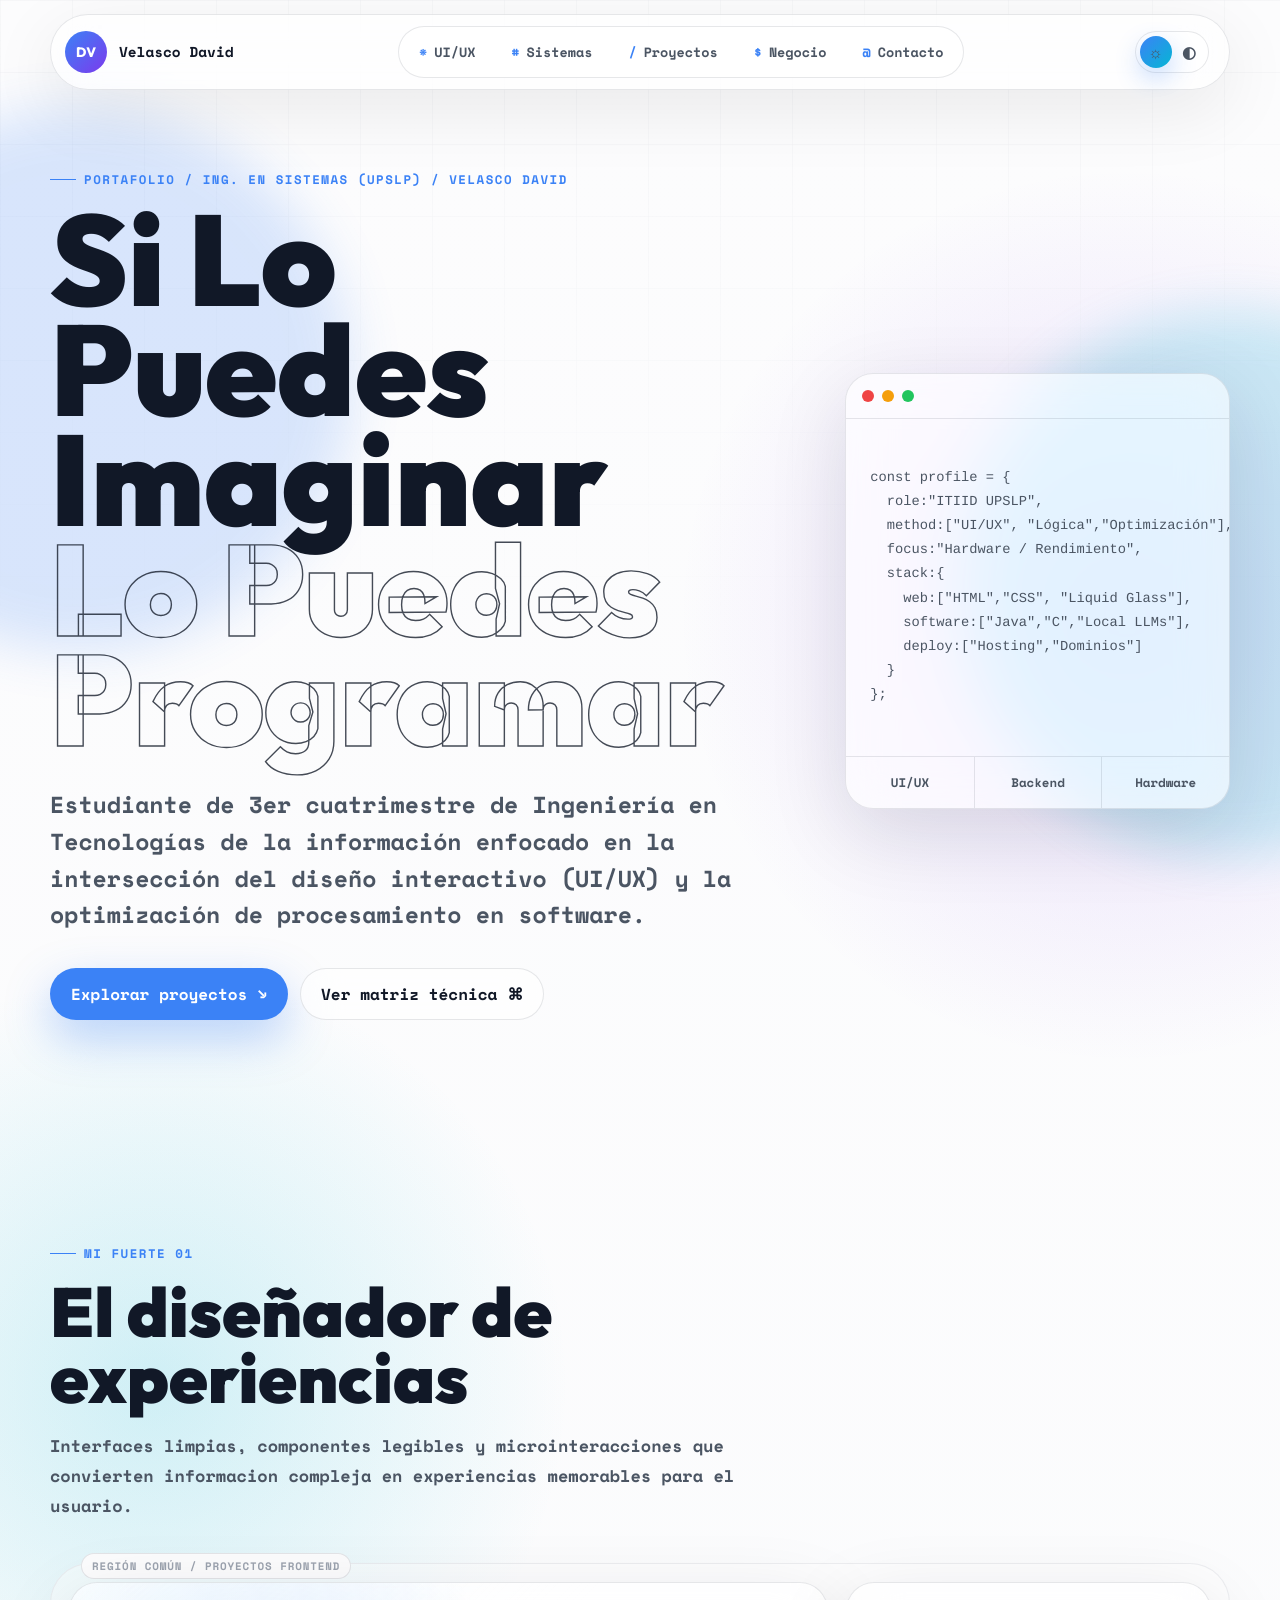
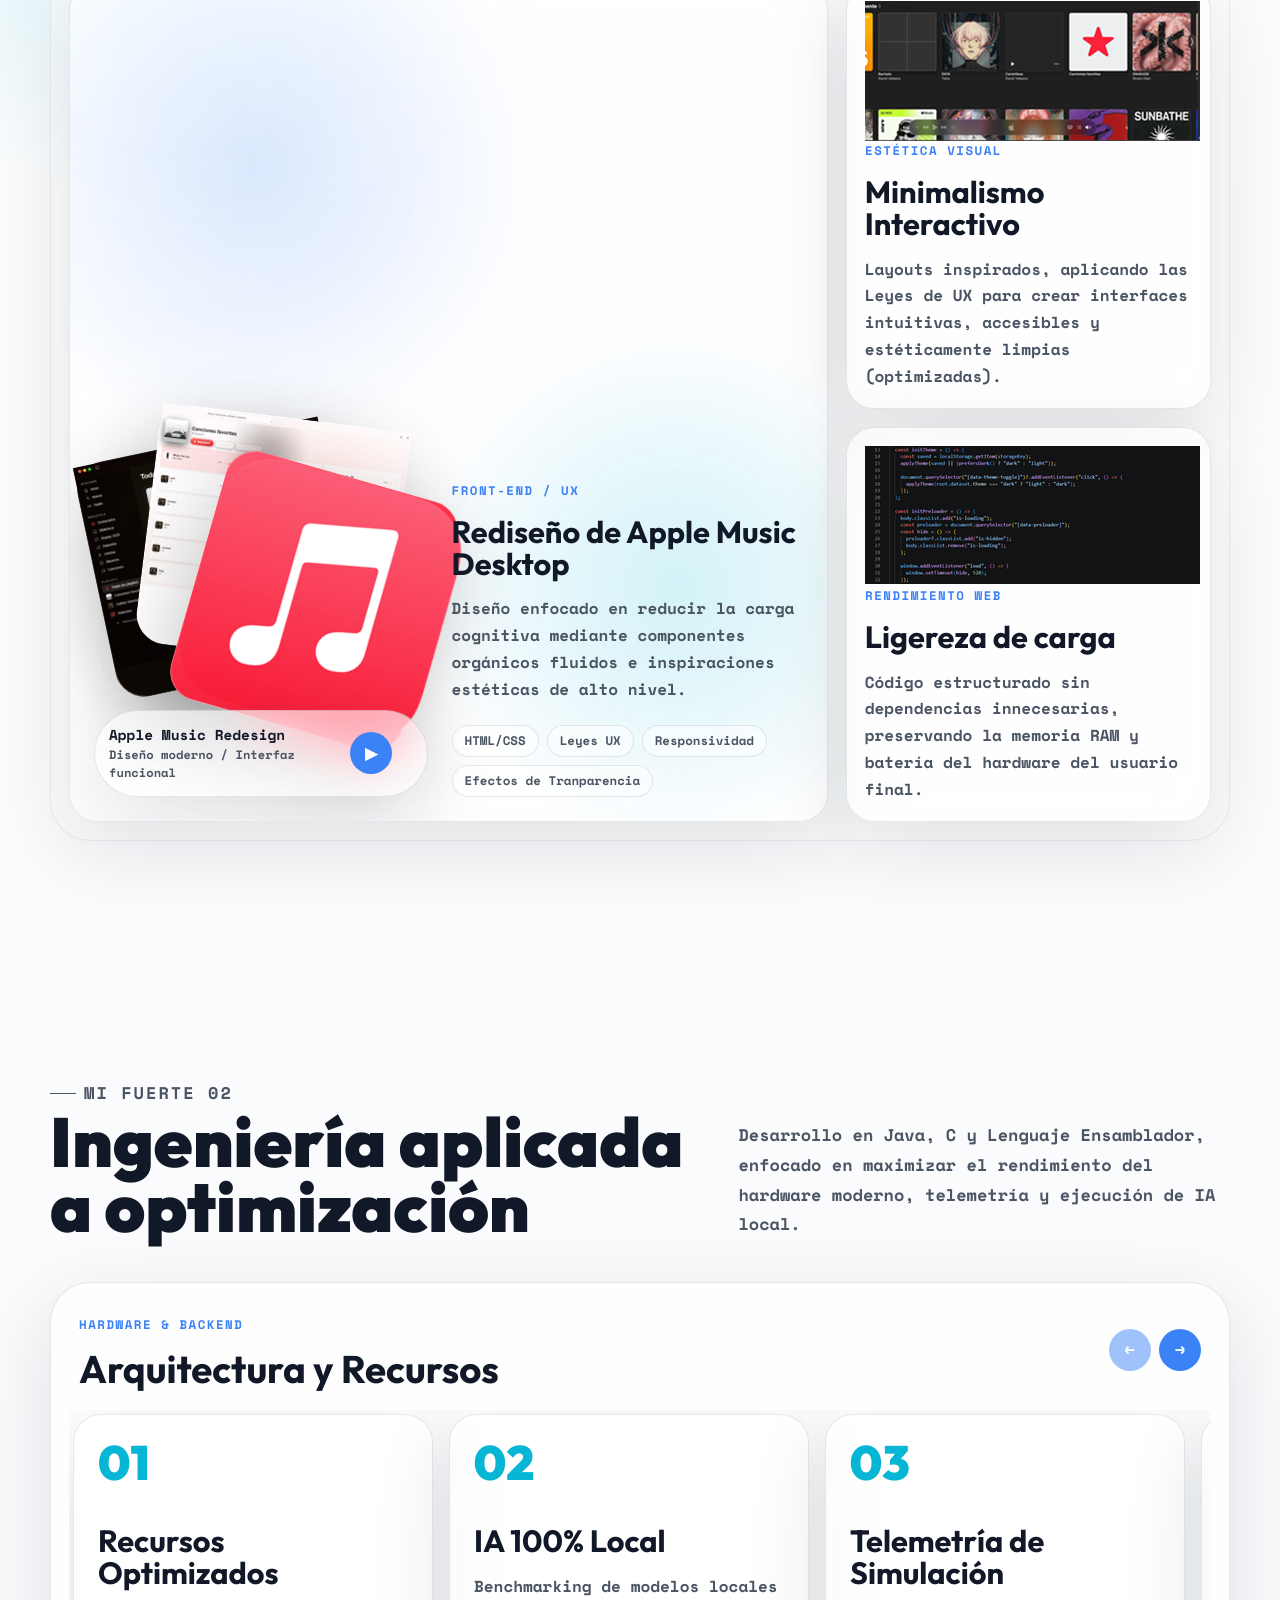
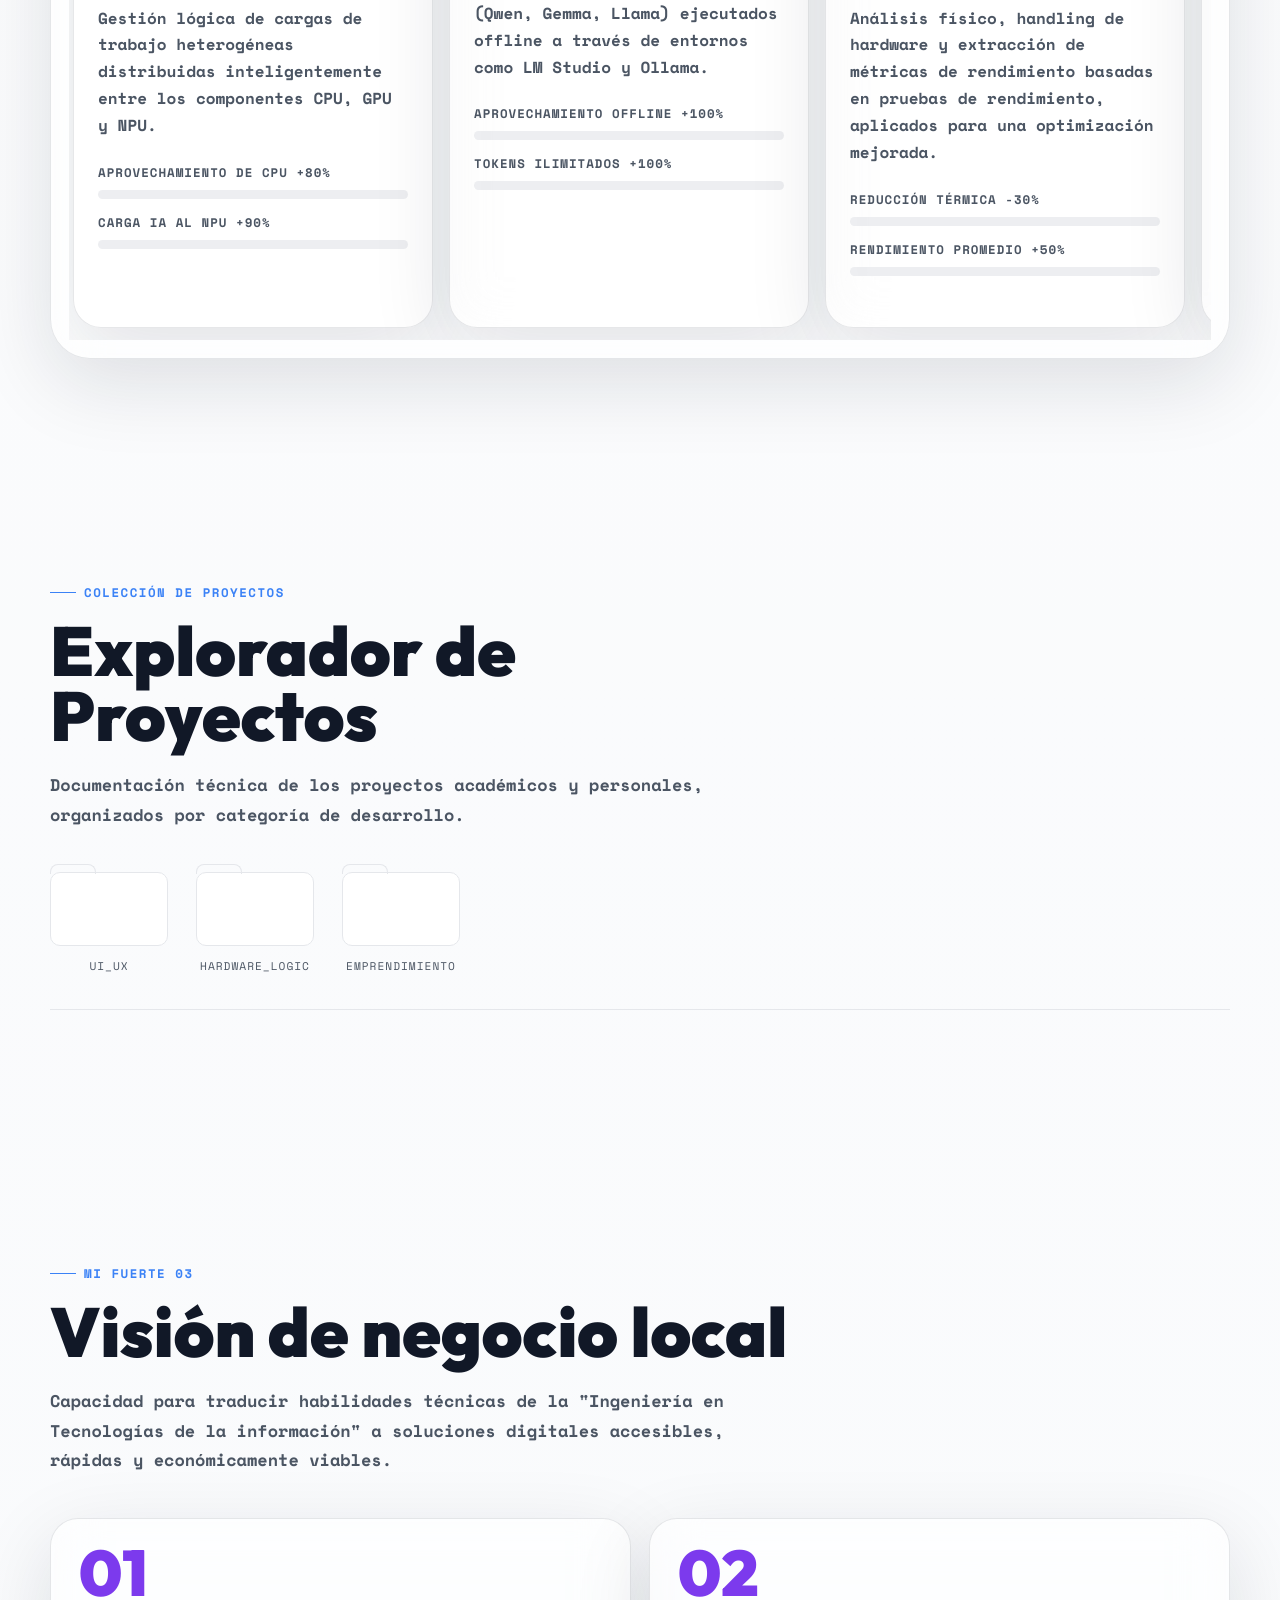
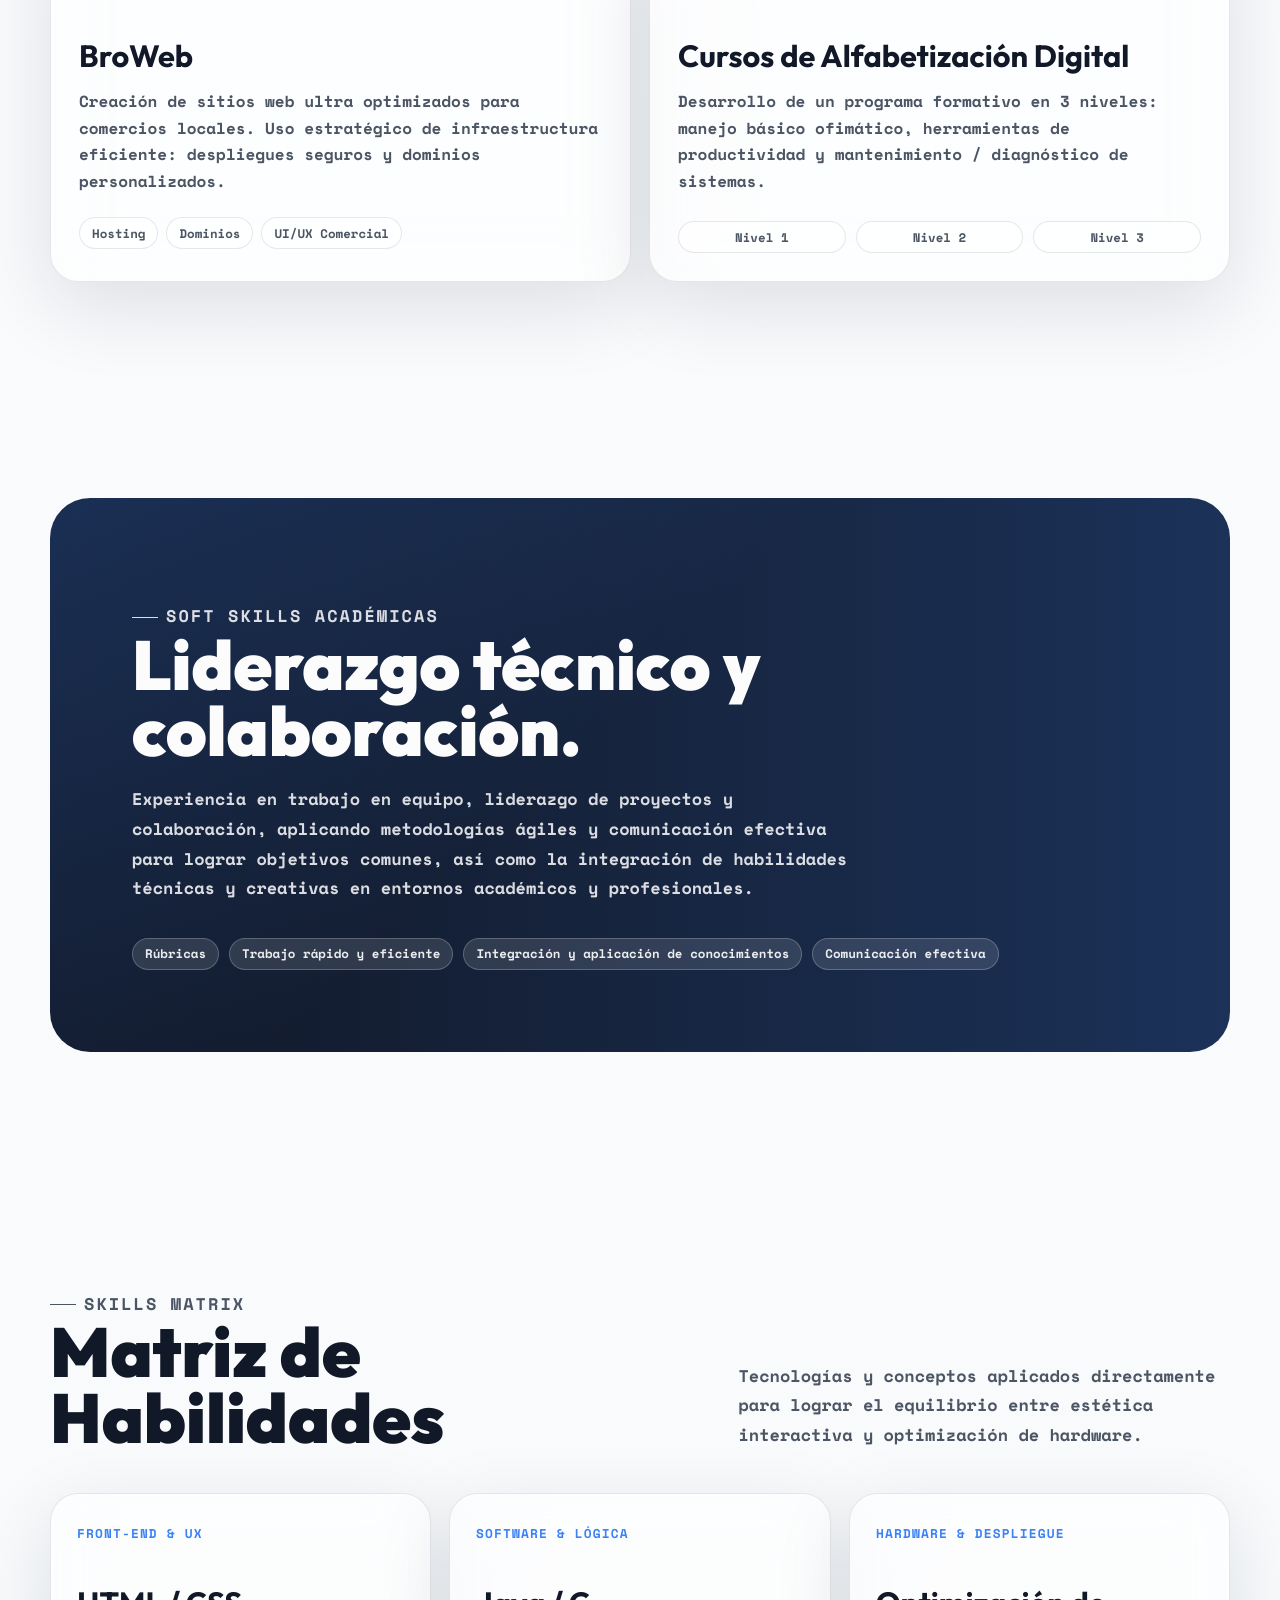
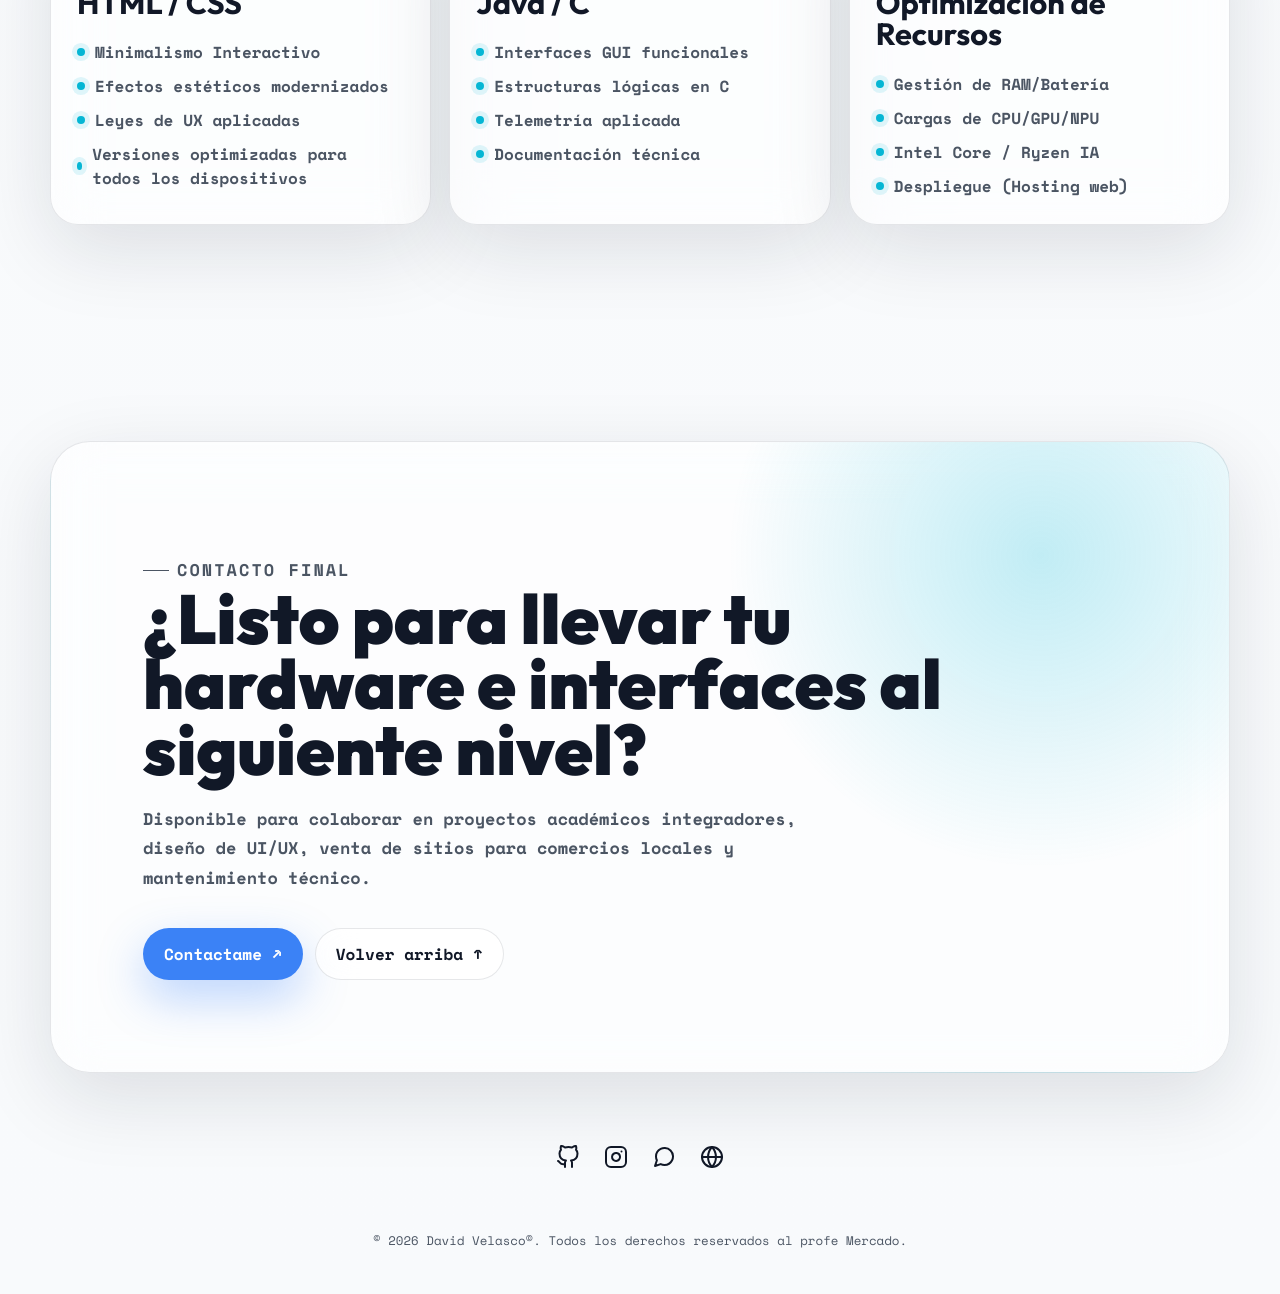
==== index.html @ 2233a75f "Update index.html" ====
<!doctype html>
<html lang="es" data-theme="dark">
  <head>
    <meta charset="UTF-8" />
    <meta name="viewport" content="width=device-width, initial-scale=1.0" />
    <meta
      name="description"
      content="Portafolio digital de David Velasco, estudiante de Ingeniería en Sistemas en UPSLP enfocado en UI/UX, optimización de hardware y desarrollo lógico."
    />
    <title>David Velasco | Ingeniería en Sistemas</title>
    <link rel="preconnect" href="https://fonts.googleapis.com" />
    <link rel="preconnect" href="https://fonts.gstatic.com" crossorigin />
    <link
      href="https://fonts.googleapis.com/css2?family=Inter:wght@400;500;600;700;800;900&family=Manrope:wght@400;500;600;700;800&family=Outfit:wght@300;500;700;800&family=Space+Mono&display=swap"
      rel="stylesheet"/>
    <link rel="stylesheet" href="styles.css" />
  </head>

  <body>
    <div class="preloader" data-preloader aria-label="Cargando portafolio">
      <div class="preloader__shell">
        <div class="three-dots" aria-hidden="true">
          <span></span>
          <span></span>
          <span></span>
        </div>
        <p>Inicializando interfaz de sistema</p>
      </div>
    </div>

    <div class="ambient ambient--one"></div>
    <div class="ambient ambient--two"></div>
    <div class="ambient-grid" aria-hidden="true"></div>

    <header class="site-header" data-header>
      <a class="brand-mark" href="#top" aria-label="Inicio">
        <span class="brand-mark__glyph">DV</span>
        <span class="brand-mark__text">Velasco David</span>
      </a>

      <nav class="site-nav" aria-label="Navegacion principal">
        <a href="#experiencia"><span>*</span> UI/UX</a>
        <a href="#sistemas"><span>#</span> Sistemas</a>
        <a href="#archivos"><span>/</span> Proyectos</a>
        <a href="#negocio"><span>$</span> Negocio</a>
        <a href="#contacto"><span>@</span> Contacto</a>
      </nav>

      <button
        class="theme-toggle"
        type="button"
        data-theme-toggle
        aria-label="Cambiar tema"
      >
        <span class="theme-toggle__track">
          <span class="theme-toggle__icon theme-toggle__icon--sun">☼</span>
          <span class="theme-toggle__icon theme-toggle__icon--moon">◐</span>
          <span class="theme-toggle__thumb"></span>
        </span>
      </button>
    </header>

    <main id="top">
      <section class="hero section-pad" aria-labelledby="hero-title">
        <div class="hero__content">
          <p class="eyebrow">
            Portafolio / Ing. en Sistemas (UPSLP) / Velasco David
          </p>
          <h1 id="hero-title" class="hero__title">
            Si Lo Puedes Imaginar
            <span>Lo Puedes Programar</span>
          </h1>
          <p class="hero__tagline">
            Estudiante de 3er cuatrimestre de Ingeniería en Tecnologías de la
            información enfocado en la intersección del diseño interactivo
            (UI/UX) y la optimización de procesamiento en software.
          </p>
          <div class="hero__actions">
            <a class="btn btn--primary magnetic" href="#archivos">
              <span>Explorar proyectos</span>
              <span aria-hidden="true">↘</span>
            </a>
            <a class="btn btn--ghost magnetic" href="#skills">
              <span>Ver matriz técnica</span>
              <span aria-hidden="true">⌘</span>
            </a>
          </div>
        </div>

        <aside class="hero-console glass-card" aria-label="Resumen técnico">
          <div class="console-header">
            <span></span>
            <span></span>
            <span></span>
          </div>
          <pre><code>
const profile = {
  role:"ITIID UPSLP",
  method:["UI/UX", "Lógica","Optimización"],
  focus:"Hardware / Rendimiento",
  stack:{
    web:["HTML","CSS", "Liquid Glass"],
    software:["Java","C","Local LLMs"],
    deploy:["Hosting","Dominios"]
  }
};
        </code></pre>
          <div class="console-metrics">
            <span>UI/UX</span>
            <span>Backend</span>
            <span>Hardware</span>
          </div>
        </aside>
      </section>

      <section
        id="experiencia"
        class="pillar section-pad"
        aria-labelledby="ux-title"
      >
        <div class="section-heading">
          <p class="eyebrow">Mi Fuerte 01</p>
          <h2 id="ux-title">El diseñador de experiencias</h2>
          <p>
            Interfaces limpias, componentes legibles y microinteracciones que
            convierten informacion compleja en experiencias memorables para el
            usuario.
          </p>
        </div>

        <div id="proyectos" class="featured-grid common-region">
          <article class="music-card glass-card liquid-card">
            <div class="music-card__visual">
              <div class="album-stack">
                <div class="album album--one"><img src="AppM2.png" /></div>
                <div class="album album--two"><img src="AppM.png" /></div>
                <div class="album album--three"><img src="ApMLogo.png" /></div>
              </div>
              <div class="music-player glass-card">
                <div>
                  <strong>Apple Music Redesign</strong>
                  <span>Diseño moderno / Interfaz funcional</span>
                </div>
                <a
                  class="btn"
                  href="https://velascoddavid.github.io/proyecTopicos/appM.html"
                  ><button type="button" aria-label="Reproducir demo">
                    ▶
                  </button></a
                >
              </div>
            </div>
            <div class="project-copy">
              <span class="project-kicker">Front-End / UX</span>
              <h3>Rediseño de Apple Music Desktop</h3>
              <p>
                Diseño enfocado en reducir la carga cognitiva mediante
                componentes orgánicos fluidos e inspiraciones estéticas de alto
                nivel.
              </p>
              <div class="tag-row" aria-label="Tecnologías usadas">
                <span>HTML/CSS</span>
                <span>Leyes UX</span>
                <span>Responsividad</span>
                <span>Efectos de Tranparencia</span>
              </div>
            </div>
          </article>

          <article class="compact-card glass-card zoom-card">
            <div class="compact-card__media media-gradient--blue"> <img src="capAppM.png" /></div>
            <div>
              <span class="project-kicker">Estética visual</span>
              <h3>Minimalismo Interactivo</h3>
              <p>
                Layouts inspirados, aplicando las Leyes de UX para crear
                interfaces intuitivas, accesibles y estéticamente limpias
                (optimizadas).
              </p>
            </div>
          </article>

          <article class="compact-card glass-card zoom-card">
            <div class="compact-card__media media-gradient--cyan"><img src="codigo.png"/></div>
            <div>
              <span class="project-kicker">Rendimiento web</span>
              <h3>Ligereza de carga</h3>
              <p>
                Código estructurado sin dependencias innecesarias, preservando
                la memoria RAM y batería del hardware del usuario final.
              </p>
            </div>
          </article>
        </div>
      </section>

      <section
        id="sistemas"
        class="pillar section-pad"
        aria-labelledby="systems-title"
      >
        <div class="split-heading">
          <div>
            <p class="eyebrow">Mi Fuerte 02</p>
            <h2 id="systems-title">Ingeniería aplicada a optimización</h2>
          </div>
          <p>
            Desarrollo en Java, C y Lenguaje Ensamblador, enfocado en maximizar
            el rendimiento del hardware moderno, telemetría y ejecución de IA
            local.
          </p>
        </div>

        <div class="slider-shell glass-card" data-slider>
          <div class="slider-toolbar">
            <div>
              <span class="project-kicker">Hardware & Backend</span>
              <h3>Arquitectura y Recursos</h3>
            </div>
            <div class="slider-controls">
              <button
                type="button"
                class="icon-btn"
                data-prev
                aria-label="Proyecto anterior"
              >
                ←
              </button>
              <button
                type="button"
                class="icon-btn"
                data-next
                aria-label="Proyecto siguiente"
              >
                →
              </button>
            </div>
          </div>

          <div class="slider-viewport">
            <div class="slider-track" data-slider-track>
              <article class="system-card glass-card">
                <span class="system-card__index">01</span>
                <h4>Recursos Optimizados</h4>
                <p>
                  Gestión lógica de cargas de trabajo heterogéneas distribuidas
                  inteligentemente entre los componentes CPU, GPU y NPU.
                </p>
                <div class="metric-list">
                  <div class="metric" style="--value: 80%">
                    <span>Aprovechamiento de CPU +80%</span>
                    <i></i>
                  </div>
                  <div class="metric" style="--value: 90%">
                    <span>Carga IA al NPU +90%</span>
                    <i></i>
                  </div>
                </div>
              </article>

              <article class="system-card glass-card">
                <span class="system-card__index">02</span>
                <h4>IA 100% Local</h4>
                <p>
                  Benchmarking de modelos locales (Qwen, Gemma, Llama)
                  ejecutados offline a través de entornos como LM Studio y
                  Ollama.
                </p>
                <div class="metric-list">
                  <div class="metric" style="--value: 100%">
                    <span>Aprovechamiento Offline +100%</span>
                    <i></i>
                  </div>
                  <div class="metric" style="--value: 100%">
                    <span>Tokens Ilimitados +100%</span>
                    <i></i>
                  </div>
                </div>
              </article>

              <article class="system-card glass-card">
                <span class="system-card__index">03</span>
                <h4>Telemetría de Simulación</h4>
                <p>
                  Análisis físico, handling de hardware y extracción de métricas
                  de rendimiento basadas en pruebas de rendimiento, aplicados
                  para una optimización mejorada.
                </p>
                <div class="metric-list">
                  <div class="metric" style="--value: 30%">
                    <span>Reducción térmica -30%</span>
                    <i></i>
                  </div>
                  <div class="metric" style="--value: 50%">
                    <span>Rendimiento promedio +50%</span>
                    <i></i>
                  </div>
                </div>
              </article>

              <article class="system-card glass-card">
                <span class="system-card__index">04</span>
                <h4>Lógica Aplicada (Java/C)</h4>
                <p>
                  Desarrollo de interfaces funcionales en Java, programas
                  estructurales en C y configuracion en Lenguaje Esamblador para
                  el entendimiento del manejo de memoria a bajo nivel.
                </p>
                <div class="metric-list">
                  <div class="metric" style="--value: 78%">
                    <span>Estructura Lógica </span>
                    <i></i>
                  </div>
                  <div class="metric" style="--value: 89%">
                    <span>Gestión de Memoria</span>
                    <i></i>
                  </div>
                </div>
              </article>
            </div>
          </div>
        </div>
      </section>

      <section
        id="archivos"
        class="files section-pad"
        aria-labelledby="files-title">
        <div class="section-heading">
          <p class="eyebrow">Colección de Proyectos</p>
          <h2 id="files-title">Explorador de Proyectos</h2>
          <p>
            Documentación técnica de los proyectos académicos y personales,
            organizados por categoría de desarrollo.
          </p>
        </div>

        <div class="files-toolbar">
          <div
            class="folder-row"
            role="tablist"
            aria-label="Carpetas de proyectos">
            <div
              class="folder"
              data-folder="frontend"
              tabindex="0"
              role="tab"
              aria-selected="false">
              <div class="folder__icon"></div>
              <span class="folder__name scramble-text" data-text="UI_UX"
                >UI_UX</span
              >
            </div>
            <div
              class="folder"
              data-folder="backend"
              tabindex="0"
              role="tab"
              aria-selected="false"
            >
              <div class="folder__icon"></div>
              <span
                class="folder__name scramble-text"
                data-text="HARDWARE_LOGIC"
                >HARDWARE_LOGIC</span>
            </div>
            <div
              class="folder"
              data-folder="otros"
              tabindex="0"
              role="tab"
              aria-selected="false">
              <div class="folder__icon"></div>
              <span
                class="folder__name scramble-text"
                data-text="EMPRENDIMIENTO"
                >EMPRENDIMIENTO</span>
            </div>
          </div>

          <button type="button" class="folder-exit" data-folder-exit>
            <svg
              viewBox="0 0 24 24"
              fill="none"
              stroke="currentColor"
              stroke-width="2"
            >
              <path d="M18 6L6 18M6 6l12 12" />
            </svg>
            <span>Cerrar directorio</span>
          </button>
        </div>

        <div class="work-list" data-work-list="frontend">
          <div
            class="work-item"
            data-title="Apple Music Redesign"
            data-src="appleM.pdf"
          >
            <div class="work-item__head">
              <h4 class="scramble-text" data-text="APPLE_MUSIC_UI.PDF">
                APPLE_MUSIC_UI.PDF
              </h4>
              <svg
                viewBox="0 0 24 24"
                fill="none"
                stroke="currentColor"
                stroke-width="1.6"
              >
                <path
                  d="M14 2H6a2 2 0 0 0-2 2v16a2 2 0 0 0 2 2h12a2 2 0 0 0 2-2V8z"
                />
                <polyline points="14 2 14 8 20 8" />
                <line x1="16" y1="13" x2="8" y2="13" />
                <line x1="16" y1="17" x2="8" y2="17" />
              </svg>
            </div>
            <p>
              Rediseño aplicando estética, efectos Liquid Glass, tarjetas
              translúcidas y optimización.
            </p>
          </div>

          <div
            class="work-item"
            data-title="Minimalismo Interactivo"
            data-src="minimalismo.pdf"
          >
            <div class="work-item__head">
              <h4 class="scramble-text" data-text="LEYES_UX_DOC.PDF">
                LEYES_UX_DOC.PDF
              </h4>
              <svg
                viewBox="0 0 24 24"
                fill="none"
                stroke="currentColor"
                stroke-width="1.6"
              >
                <path
                  d="M14 2H6a2 2 0 0 0-2 2v16a2 2 0 0 0 2 2h12a2 2 0 0 0 2-2V8z"
                />
                <polyline points="14 2 14 8 20 8" />
              </svg>
            </div>
            <p>
              Análisis y aplicación de leyes de UX en proyectos y portafolios
              digitales.
            </p>
          </div>

          <div
            class="work-item"
            data-title="Minimalismo Interactivo"
            data-src="nhl.pdf"
          >
            <div class="work-item__head">
              <h4 class="scramble-text" data-text="DISEÑO_NHL.PDF">
                DISEÑO_NHL.PDF
              </h4>
              <svg
                viewBox="0 0 24 24"
                fill="none"
                stroke="currentColor"
                stroke-width="1.6"
              >
                <path
                  d="M14 2H6a2 2 0 0 0-2 2v16a2 2 0 0 0 2 2h12a2 2 0 0 0 2-2V8z"
                />
                <polyline points="14 2 14 8 20 8" />
              </svg>
            </div>
            <p>
              Practica de creación de diseño express, sobre el rediseño de la
              interfaz de NHL.com, aplicando principios de UI y optimización de
              carga (Sprint Design).
            </p>
          </div>
        </div>

        <div class="work-list" data-work-list="backend">
          <div
            class="work-item"
            data-title="Optimización de Recursos"
            data-src="neuros.pdf"
          >
            <div class="work-item__head">
              <h4 class="scramble-text" data-text="NEUROS.PDF">
                NEUROS.PDF
              </h4>
              <svg
                viewBox="0 0 24 24"
                fill="none"
                stroke="currentColor"
                stroke-width="1.6"
              >
                <path
                  d="M14 2H6a2 2 0 0 0-2 2v16a2 2 0 0 0 2 2h12a2 2 0 0 0 2-2V8z"
                />
                <polyline points="14 2 14 8 20 8" />
              </svg>
            </div>
            <p>
              Proyecto integrador de optimización de recursos para computadoras portatiles, mediante la gestión de cargas de CPU, GPU y NPU.
            </p>
          </div>

          <div
            class="work-item"
            data-title="Evaluación IA Local"
            data-src="ia-local.pdf"
          >
            <div class="work-item__head">
              <h4 class="scramble-text" data-text="LLMS_OFFLINE_BENCH.PDF">
                LLMS_OFFLINE_BENCH.PDF
              </h4>
              <svg
                viewBox="0 0 24 24"
                fill="none"
                stroke="currentColor"
                stroke-width="1.6"
              >
                <path
                  d="M14 2H6a2 2 0 0 0-2 2v16a2 2 0 0 0 2 2h12a2 2 0 0 0 2-2V8z"
                />
                <polyline points="14 2 14 8 20 8" />
              </svg>
            </div>
            <p>
              Analisis y reporte de rendimiento de modelos Qwen, Gemma y Llama en LM Studio y Ollama, ejecutados de manera local y offline.
            </p>
          </div>

          <div
            class="work-item"
            data-title="Programación en Java"
            data-src="java-structures.pdf"
          >
            <div class="work-item__head">
              <h4 class="scramble-text" data-text="JAVA_STRUCTURES.PDF">
                JAVA_STRUCTURES.PDF
              </h4>
              <svg
                viewBox="0 0 24 24"
                fill="none"
                stroke="currentColor"
                stroke-width="1.6"
              >
                <path
                  d="M14 2H6a2 2 0 0 0-2 2v16a2 2 0 0 0 2 2h12a2 2 0 0 0 2-2V8z"
                />
                <polyline points="14 2 14 8 20 8" />
              </svg>
            </div>
            <p>
              Desarrollo de interfaces gráficas y programas lógicos
              estructurados en lenguaje Java, aplicando principios de optimización de memoria y procesamiento.
            </p>
          </div>
        </div>

        <div class="work-list" data-work-list="otros">
          <div
            class="work-item"
            data-title="BroWeb"
            data-src="broweb.pdf"
          >
            <div class="work-item__head">
              <h4 class="scramble-text" data-text="BROWEB.PDF">
                BROWEB.PDF
              </h4>
              <svg
                viewBox="0 0 24 24"
                fill="none"
                stroke="currentColor"
                stroke-width="1.6"
              >
                <path
                  d="M14 2H6a2 2 0 0 0-2 2v16a2 2 0 0 0 2 2h12a2 2 0 0 0 2-2V8z"
                />
                <polyline points="14 2 14 8 20 8" />
              </svg>
            </div>
            <p>
              Modelo de venta de sitios web para negocios locales mediante desarrollo de UI/UX, hosting y dominios personalizados.
            </p>
          </div>

          <div
            class="work-item"
            data-title="Alfabetización Digital"
            data-src="brolearn.pdf"
          >
            <div class="work-item__head">
              <h4 class="scramble-text" data-text="BROLEARN.PDF">
                brolearn.PDF
              </h4>
              <svg
                viewBox="0 0 24 24"
                fill="none"
                stroke="currentColor"
                stroke-width="1.6"
              >
                <path
                  d="M14 2H6a2 2 0 0 0-2 2v16a2 2 0 0 0 2 2h12a2 2 0 0 0 2-2V8z"
                />
                <polyline points="14 2 14 8 20 8" />
              </svg>
            </div>
            <p>
              Estructuración de curso formativo de 3 niveles: manejo básico ofimático, herramientas de productividad y mantenimiento / diagnóstico de sistemas.
            </p>
          </div>
        </div>

        <div id="file-viewer">
          <div class="os-window">
            <div class="os-window__header">
              <div class="os-window__controls">
                <div
                  class="os-btn os-btn--close"
                  data-viewer-close
                  title="Cerrar ventana">
                  <svg viewBox="0 0 24 24">
                    <path d="M18 6L6 18M6 6l12 12" />
                  </svg>
                </div>
                <div
                  class="os-btn os-btn--download"
                  data-viewer-download
                  title="Descargar documento">
                  <svg viewBox="0 0 24 24">
                    <path d="M12 5v14m0 0l-4-4m4 4l4-4" />
                  </svg>
                </div>
                <div
                  class="os-btn os-btn--open"
                  data-viewer-open
                  title="Abrir en nueva pestaña">
                  <svg viewBox="0 0 24 24">
                    <path d="M7 17L17 7m0 0H9m8 0v8" />
                  </svg>
                </div>
              </div>
              <span
                class="os-window__title scramble-text"
                id="viewer-title"
                data-text="visor.exe"
                >visor.exe</span>
              <div style="width: 40px"></div>
            </div>
            <iframe
              class="os-window__iframe"
              id="viewer-iframe"
              src=""></iframe>
          </div>
        </div>
      </section>

      <section
        id="negocio"
        class="business section-pad"
        aria-labelledby="business-title"
      >
        <div class="section-heading">
          <p class="eyebrow">Mi Fuerte 03</p>
          <h2 id="business-title">Visión de negocio local</h2>
          <p>
            Capacidad para traducir habilidades técnicas de la 
            "Ingeniería en Tecnologías de la información" a soluciones 
            digitales accesibles, rápidas y económicamente viables.
          </p>
        </div>

        <div class="business-grid">
          <article class="business-card glass-card">
            <span class="business-card__number">01</span>
            <h3>BroWeb</h3>
            <p>
              Creación de sitios web ultra optimizados para comercios locales.
              Uso estratégico de infraestructura eficiente: despliegues seguros
              y dominios personalizados.
            </p>
            <div class="business-card__footer">
              <span>Hosting</span>
              <span>Dominios</span>
              <span>UI/UX Comercial</span>
            </div>
          </article>

          <article class="business-card glass-card">
            <span class="business-card__number">02</span>
            <h3>Cursos de Alfabetización Digital</h3>
            <p>
              Desarrollo de un programa formativo en 3 niveles: manejo básico
              ofimático, herramientas de productividad y mantenimiento /
              diagnóstico de sistemas.
            </p>
            <div class="level-map" aria-label="Niveles del curso">
              <span>Nivel 1</span>
              <span>Nivel 2</span>
              <span>Nivel 3</span>
            </div>
          </article>
        </div>
      </section>

      <section class="team section-pad" aria-labelledby="team-title">
        <div class="team-panel">
          <p class="eyebrow">Soft skills académicas</p>
          <h2 id="team-title">Liderazgo técnico y colaboración.</h2>
          <p>
            Experiencia en trabajo en equipo, liderazgo de proyectos y
            colaboración, aplicando metodologías ágiles y
            comunicación efectiva para lograr objetivos comunes, 
            así como la integración de habilidades técnicas y creativas 
            en entornos académicos y profesionales.
          </p>
          <div class="team-strip" aria-label="Flujo de colaboracion">
            <span>Rúbricas</span>
            <span>Trabajo rápido y eficiente</span>
            <span>Integración y aplicación de conocimientos</span>
            <span>Comunicación efectiva</span>
          </div>
        </div>
      </section>

      <section
        id="skills"
        class="skills section-pad"
        aria-labelledby="skills-title"
      >
        <div class="split-heading">
          <div>
            <p class="eyebrow">Skills Matrix</p>
            <h2 id="skills-title">Matriz de Habilidades</h2>
          </div>
          <p>
            Tecnologías y conceptos aplicados directamente para lograr el
            equilibrio entre estética interactiva y optimización de hardware.
          </p>
        </div>

        <div class="skills-matrix">
          <article class="skill-column glass-card">
            <span class="skill-column__tag">Front-End & UX</span>
            <h3>HTML / CSS</h3>
            <ul>
              <li>Minimalismo Interactivo</li>
              <li>Efectos estéticos modernizados</li>
              <li>Leyes de UX aplicadas</li>
              <li>Versiones optimizadas para todos los dispositivos</li>
            </ul>
          </article>

          <article class="skill-column glass-card">
            <span class="skill-column__tag">Software & Lógica</span>
            <h3>Java / C</h3>
            <ul>
              <li>Interfaces GUI funcionales</li>
              <li>Estructuras lógicas en C</li>
              <li>Telemetría aplicada</li>
              <li>Documentación técnica</li>
            </ul>
          </article>

          <article class="skill-column glass-card">
            <span class="skill-column__tag">Hardware & Despliegue</span>
            <h3>Optimización de Recursos</h3>
            <ul>
              <li>Gestión de RAM/Batería</li>
              <li>Cargas de CPU/GPU/NPU</li>
              <li>Intel Core / Ryzen IA</li>
              <li>Despliegue (Hosting web)</li>
            </ul>
          </article>
        </div>
      </section>

      <section
        id="contacto"
        class="contact section-pad"
        aria-labelledby="contact-title"
      >
        <div class="contact-card glass-card">
          <p class="eyebrow">Contacto final</p>
          <h2 id="contact-title">
            ¿Listo para llevar tu hardware e interfaces al siguiente nivel?
          </h2>
          <p>
            Disponible para colaborar en proyectos académicos integradores,
            diseño de UI/UX, venta de sitios para comercios locales y
            mantenimiento técnico.
          </p>
          <div class="contact-actions">
            <a class="btn btn--primary magnetic" href="mailto:davieto1301@gmail.com">
              <span>Contactame</span>
              <span aria-hidden="true">↗</span>
            </a>
            <a class="btn btn--ghost magnetic" href="#top">
              <span>Volver arriba</span>
              <span aria-hidden="true">↑</span>
            </a>
          </div>
        </div>
      </section>
    </main>

    <script src="script.js"></script>
  </body>
  <footer class="site-footer" aria-label="Pie de página" id="footer">
    <!-- Inicia sección de Redes Sociales -->
    <div class="footer__socials">

      <a href="https://github.com/Velascoddavid" target="_blank" aria-label="GitHub" rel="noopener noreferrer">
        <svg viewBox="0 0 24 24" width="24" height="24" stroke="currentColor" stroke-width="2" fill="none" stroke-linecap="round" stroke-linejoin="round">
          <path d="M9 19c-5 1.5-5-2.5-7-3m14 6v-3.87a3.37 3.37 0 0 0-.94-2.61c3.14-.35 6.44-1.54 6.44-7A5.44 5.44 0 0 0 20 4.77 5.07 5.07 0 0 0 19.91 1S18.73.65 16 2.48a13.38 13.38 0 0 0-7 0C6.27.65 5.09 1 5.09 1A5.07 5.07 0 0 0 5 4.77a5.44 5.44 0 0 0-1.5 3.78c0 5.42 3.3 6.61 6.44 7A3.37 3.37 0 0 0 9 18.13V22"></path>
        </svg>
      </a>
      
      <!--<a href="https://www.linkedin.com/in/david-velasco-0b0b0b/" target="_blank" aria-label="LinkedIn" rel="noopener noreferrer">
        <svg viewBox="0 0 24 24" width="24" height="24" stroke="currentColor" stroke-width="2" fill="none" stroke-linecap="round" stroke-linejoin="round">
          <path d="M16 8a6 6 0 0 1 6 6v7h-4v-7a2 2 0 0 0-2-2 2 2 0 0 0-2 2v7h-4v-7a6 6 0 0 1 6-6z"></path>
          <rect x="2" y="9" width="4" height="12"></rect>
          <circle cx="4" cy="4" r="2"></circle>
        </svg>
      </a>!-->

      <a href="https://www.instagram.com/velascoddavid/" target="_blank" aria-label="Instagram" rel="noopener noreferrer">
        <svg viewBox="0 0 24 24" width="24" height="24" stroke="currentColor" stroke-width="2" fill="none" stroke-linecap="round" stroke-linejoin="round">
          <rect x="2" y="2" width="20" height="20" rx="5" ry="5"></rect>
          <path d="M16 11.37A4 4 0 1 1 12.63 8 4 4 0 0 1 16 11.37z"></path>
          <line x1="17.5" y1="6.5" x2="17.51" y2="6.5"></line>
        </svg>
      </a>

      <a href="https://api.whatsapp.com/send?phone=524447049396&text=Hola%20David,%20quiero%20trabajar%20contigo%20%20para%20un%20proyecto." target="_blank" aria-label="WhatsApp" rel="noopener noreferrer">
        <svg viewBox="0 0 24 24" width="24" height="24" stroke="currentColor" stroke-width="2" fill="none" stroke-linecap="round" stroke-linejoin="round">
          <path d="M21 11.5a8.38 8.38 0 0 1-.9 3.8 8.5 8.5 0 0 1-7.6 4.7 8.38 8.38 0 0 1-3.8-.9L3 21l1.9-5.7a8.38 8.38 0 0 1-.9-3.8 8.5 8.5 0 0 1 4.7-7.6 8.38 8.38 0 0 1 3.8-.9h.5a8.48 8.48 0 0 1 8 8v.5z"></path>
        </svg>
      </a>

      <a href="somoselbro.com" target="_blank" aria-label="Sitio Web" rel="noopener noreferrer">
        <svg viewBox="0 0 24 24" width="24" height="24" stroke="currentColor" stroke-width="2" fill="none" stroke-linecap="round" stroke-linejoin="round">
          <circle cx="12" cy="12" r="10"></circle>
          <line x1="2" y1="12" x2="22" y2="12"></line>
          <path d="M12 2a15.3 15.3 0 0 1 4 10 15.3 15.3 0 0 1-4 10 15.3 15.3 0 0 1-4-10 15.3 15.3 0 0 1 4-10z"></path>
        </svg>
      </a>

    </div>
  <!-- Termina sección de Redes Sociales -->
    <p class="footer__copy">
      &copy;
     2026 David Velasco&copy;. Todos los derechos reservados al profe Mercado.
    </p>
  </footer>
</html>
---- styles.css ----
:root {
  color-scheme: light dark;
  --bg-main: #fcfcfd;
  --bg-surface: #ffffff;
  --bg-surface-sec: #f8fafc;
  --bg-surface-elevated: #ffffff;
  --bg-hover: #f3f4f6;
  --bg-active: #eff6ff;
  --text-main: #111827;
  --text-sec: #4b5563;
  --text-disabled: #9ca3af;
  --border-color: #e5e7eb;
  --color-primary: #3b82f6;
  --color-primary-hover: #2563eb;
  --color-primary-pressed: #1d4ed8;
  --color-secondary: #06b6d4;
  --color-accent: #7c3aed;
  --color-success: #22c55e;
  --color-warning: #f59e0b;
  --color-error: #ef4444;
  --color-info: #0ea5e9;
  --glass-bg: rgba(255, 255, 255, 0.62);
  --glass-strong: rgba(255, 255, 255, 0.4);
  --glass-border: rgba(17, 24, 39, 0.1);
  --shadow-soft: 0 24px 80px rgba(15, 23, 42, 0.12);
  --shadow-hover: 0 32px 100px rgba(59, 130, 246, 0.2);
  --radius-sm: 8px;
  --radius-md: 16px;
  --radius-lg: 28px;
  --radius-xl: 40px;
  --font-display: "Outfit", "Inter", "Arial", sans-serif;
  --font-body: "Space Mono", "SFMono-Regular", sans-serif;
  --font-mono: "Space Mono", "SFMono-Regular", Consolas, monospace;
  --max-width: 1180px;
  --header-height: 76px;
  --ease-out: cubic-bezier(0.16, 1, 0.3, 1);
}

html[data-theme="dark"] {
  --bg-main: #0f1117;
  --bg-surface: #151a23;
  --bg-surface-sec: #111827;
  --bg-surface-elevated: #1c2333;
  --bg-hover: #273247;
  --bg-active: #23314d;
  --text-main: #f9fafb;
  --text-sec: #cbd5e1;
  --text-disabled: #94a3b8;
  --border-color: #2e3748;
  --color-primary-hover: #60a5fa;
  --color-primary-pressed: #2563eb;
  --glass-bg: rgba(21, 26, 35, 0.58);
  --glass-strong: rgba(28, 35, 51, 0.82);
  --glass-border: rgba(255, 255, 255, 0.12);
  --shadow-soft: 0 26px 90px rgba(0, 0, 0, 0.28);
  --shadow-hover: 0 36px 100px rgba(6, 182, 212, 0.18);
}

* {
  box-sizing: border-box;
}

html {
  scroll-behavior: smooth;
}

body {
  min-width: 320px;
  margin: 0;
  overflow-x: hidden;
  background:
    radial-gradient(
      circle at 12% 18%,
      color-mix(in srgb, var(--color-secondary) 18%, transparent),
      transparent 26rem
    ),
    radial-gradient(
      circle at 88% 8%,
      color-mix(in srgb, var(--color-accent) 16%, transparent),
      transparent 28rem
    ),
    linear-gradient(180deg, var(--bg-main), var(--bg-surface-sec));
  color: var(--text-main);
  font-family: var(--font-body);
  text-rendering: geometricPrecision;
}

body.is-loading {
  overflow: hidden;
}

a {
  color: inherit;
  text-decoration: none;
}

button {
  font: inherit;
}

::selection {
  background: color-mix(in srgb, var(--color-primary) 32%, transparent);
}

.preloader {
  position: fixed;
  inset: 0;
  z-index: 1000;
  display: grid;
  place-items: center;
  background: var(--bg-main);
  transition:
    opacity 420ms var(--ease-out),
    visibility 420ms var(--ease-out);
}

.preloader.is-hidden {
  visibility: hidden;
  opacity: 0;
}

.preloader__shell {
  display: grid;
  gap: 18px;
  justify-items: center;
  padding: 32px;
  border: 1px solid var(--glass-border);
  border-radius: var(--radius-lg);
  background: var(--glass-bg);
  box-shadow: var(--shadow-soft);
  backdrop-filter: blur(22px);
}

.preloader__shell p {
  margin: 0;
  color: var(--text-sec);
  font-size: 0.82rem;
  font-weight: 800;
  letter-spacing: 0.08em;
  text-transform: uppercase;
}

.three-dots {
  display: flex;
  gap: 10px;
}

.three-dots span {
  width: 14px;
  height: 14px;
  border-radius: 50%;
  background: linear-gradient(
    135deg,
    var(--color-primary),
    var(--color-secondary)
  );
  animation: dotPulse 720ms ease-in-out infinite alternate;
}

.three-dots span:nth-child(2) {
  animation-delay: 120ms;
}

.three-dots span:nth-child(3) {
  animation-delay: 240ms;
}

.ambient,
.ambient-grid {
  pointer-events: none;
  position: fixed;
  z-index: -2;
}

.ambient {
  width: 34rem;
  height: 34rem;
  border-radius: 50%;
  opacity: 0.18;
  filter: blur(26px);
}

.ambient--one {
  top: 12%;
  left: -12rem;
  background: var(--color-primary);
}

.ambient--two {
  right: -14rem;
  bottom: 5%;
  background: var(--color-secondary);
}

.ambient-grid {
  inset: 0;
  z-index: -3;
  background-image:
    linear-gradient(
      color-mix(in srgb, var(--border-color) 48%, transparent) 1px,
      transparent 1px
    ),
    linear-gradient(
      90deg,
      color-mix(in srgb, var(--border-color) 48%, transparent) 1px,
      transparent 1px
    );
  background-size: 72px 72px;
  mask-image: linear-gradient(to bottom, rgba(0, 0, 0, 0.58), transparent 72%);
}

.site-header {
  position: sticky;
  top: 14px;
  z-index: 100;
  display: flex;
  width: min(calc(100% - 28px), var(--max-width));
  height: var(--header-height);
  align-items: center;
  justify-content: space-between;
  gap: 18px;
  margin: 14px auto 0;
  padding: 12px 14px;
  border: 1px solid var(--glass-border);
  border-radius: 999px;
  background: color-mix(in srgb, var(--glass-bg) 88%, transparent);
  box-shadow: 0 20px 70px rgba(0, 0, 0, 0.08);
  backdrop-filter: blur(22px) saturate(140%);
}

.brand-mark {
  display: inline-flex;
  min-width: 0;
  align-items: center;
  gap: 12px;
  font-weight: 800;
}

.brand-mark__glyph {
  display: grid;
  width: 42px;
  height: 42px;
  place-items: center;
  border-radius: 50%;
  background: linear-gradient(
    135deg,
    var(--color-primary),
    var(--color-accent)
  );
  color: white;
  font-family: var(--font-display);
  font-size: 0.85rem;
}

.brand-mark__text {
  color: var(--text-main);
  font-size: 0.9rem;
}

.site-nav {
  display: flex;
  align-items: center;
  gap: 8px;
  padding: 6px;
  border: 1px solid var(--glass-border);
  border-radius: 999px;
  background: color-mix(in srgb, var(--bg-surface) 66%, transparent);
}

.site-nav a {
  display: inline-flex;
  min-height: 38px;
  align-items: center;
  gap: 7px;
  padding: 0 14px;
  border-radius: 999px;
  color: var(--text-sec);
  font-size: 0.84rem;
  font-weight: 800;
  transition:
    background 180ms ease,
    color 180ms ease,
    transform 180ms ease;
}

.site-nav a:hover {
  background: var(--bg-hover);
  color: var(--text-main);
  transform: translateY(-1px);
}

.site-nav span {
  color: var(--color-primary);
}

.theme-toggle {
  display: inline-flex;
  border: 0;
  background: transparent;
  cursor: pointer;
}

.theme-toggle__track {
  position: relative;
  display: flex;
  width: 74px;
  height: 42px;
  align-items: center;
  justify-content: space-between;
  padding: 0 12px;
  border: 1px solid var(--glass-border);
  border-radius: 999px;
  background: var(--bg-surface);
}

.theme-toggle__icon {
  position: relative;
  z-index: 2;
  color: var(--text-sec);
  font-weight: 900;
}

.theme-toggle__thumb {
  position: absolute;
  top: 4px;
  left: 4px;
  width: 32px;
  height: 32px;
  border-radius: 50%;
  background: linear-gradient(
    135deg,
    var(--color-primary),
    var(--color-secondary)
  );
  box-shadow: 0 10px 26px rgba(59, 130, 246, 0.32);
  transition: transform 260ms var(--ease-out);
}

html[data-theme="dark"] .theme-toggle__thumb {
  transform: translateX(32px);
}

.section-pad {
  width: min(calc(100% - 32px), var(--max-width));
  margin: 0 auto;
  padding: 108px 0;
}

.hero {
  display: grid;
  min-height: calc(100vh - var(--header-height) - 14px);
  grid-template-columns: minmax(0, 1.12fr) minmax(320px, 0.58fr);
  align-items: center;
  gap: 52px;
  padding-top: 72px;
}

.eyebrow,
.project-kicker {
  display: inline-flex;
  align-items: center;
  gap: 8px;
  margin: 0 0 16px;
  color: var(--color-primary);
  font-size: 0.78rem;
  font-weight: 900;
  letter-spacing: 0.12em;
  text-transform: uppercase;
}

.eyebrow::before {
  content: "";
  width: 26px;
  height: 1px;
  background: currentColor;
}

.hero__title {
  max-width: 920px;
  margin: 0;
  font-family: var(--font-display);
  font-size: clamp(3rem, 10vw, 8rem);
  font-weight: 900;
  letter-spacing: 0;
  line-height: 0.86;
}

.hero__title span {
  display: block;
  color: transparent;
  -webkit-text-stroke: 1.4px
    color-mix(in srgb, var(--text-main) 78%, transparent);
}

.hero__tagline {
  max-width: 760px;
  font-family: var(--font-mono);
  margin: 32px 0 0;
  color: var(--text-sec);
  font-size: clamp(1.1rem, 2vw, 1.45rem);
  font-weight: 600;
  line-height: 1.58;
}

.hero__actions,
.contact-actions {
  display: flex;
  flex-wrap: wrap;
  gap: 12px;
  margin-top: 34px;
}

.btn {
  display: inline-flex;
  min-height: 52px;
  align-items: center;
  justify-content: center;
  gap: 10px;
  padding: 0 20px;
  border: 1px solid transparent;
  border-radius: 999px;
  font-weight: 900;
  transition:
    transform 180ms ease,
    background 180ms ease,
    box-shadow 180ms ease,
    border-color 180ms ease;
}

.btn:hover {
  transform: translateY(-2px);
}

.btn:active {
  transform: translateY(0) scale(0.98);
}

.btn--primary {
  background: var(--color-primary);
  color: white;
  box-shadow: 0 18px 46px
    color-mix(in srgb, var(--color-primary) 34%, transparent);
}

.btn--primary:hover {
  background: var(--color-primary-hover);
}

.btn--ghost {
  border-color: var(--glass-border);
  background: var(--glass-bg);
  color: var(--text-main);
  backdrop-filter: blur(18px);
}

.glass-card {
  border: 1px solid var(--glass-border);
  background: var(--glass-bg);
  box-shadow: var(--shadow-soft);
  backdrop-filter: blur(24px) saturate(150%);
}

.hero-console {
  overflow: hidden;
  border-radius: var(--radius-lg);
}

.console-header {
  display: flex;
  gap: 8px;
  padding: 16px;
  border-bottom: 1px solid var(--glass-border);
}

.console-header span {
  width: 12px;
  height: 12px;
  border-radius: 50%;
  background: var(--color-error);
}

.console-header span:nth-child(2) {
  background: var(--color-warning);
}

.console-header span:nth-child(3) {
  background: var(--color-success);
}

.hero-console pre {
  margin: 0;
  padding: 24px;
  overflow: auto;
  color: var(--text-sec);
  font-family: "SFMono-Regular", Consolas, monospace;
  font-size: 0.86rem;
  line-height: 1.75;
}

.console-metrics {
  display: grid;
  grid-template-columns: repeat(3, 1fr);
  border-top: 1px solid var(--glass-border);
}

.console-metrics span {
  padding: 16px 12px;
  color: var(--text-sec);
  font-size: 0.78rem;
  font-weight: 900;
  text-align: center;
}

.console-metrics span + span {
  border-left: 1px solid var(--glass-border);
}

.section-heading {
  max-width: 780px;
  margin-bottom: 42px;
}

.section-heading h2,
.split-heading h2,
.team-panel h2,
.contact-card h2 {
  margin: 0;
  font-family: var(--font-display);
  font-size: clamp(2.4rem, 5.4vw, 5.5rem);
  font-weight: 900;
  letter-spacing: 0;
  line-height: 0.95;
}

.section-heading p:not(.eyebrow),
.split-heading p,
.team-panel p,
.contact-card p {
  max-width: 720px;
  margin: 22px 0 0;
  color: var(--text-sec);
  font-size: 1.06rem;
  font-weight: 600;
  line-height: 1.75;
}

.common-region {
  position: relative;
  padding: 18px;
  border: 1px solid color-mix(in srgb, var(--border-color) 72%, transparent);
  border-radius: var(--radius-xl);
  background: color-mix(in srgb, var(--bg-surface) 42%, transparent);
}

.common-region::before {
  content: "región común / proyectos frontend";
  position: absolute;
  top: -11px;
  left: 30px;
  padding: 4px 10px;
  border: 1px solid var(--glass-border);
  border-radius: 999px;
  background: var(--bg-main);
  color: var(--text-disabled);
  font-size: 0.68rem;
  font-weight: 900;
  letter-spacing: 0.08em;
  text-transform: uppercase;
}

.featured-grid {
  display: grid;
  grid-template-columns: minmax(0, 1.35fr) minmax(250px, 0.65fr);
  gap: 18px;
}

.music-card {
  display: grid;
  grid-row: span 2;
  grid-template-columns: minmax(260px, 0.95fr) minmax(260px, 1fr);
  gap: 24px;
  overflow: hidden;
  min-height: 460px;
  padding: 24px;
  border-radius: var(--radius-lg);
}

.liquid-card {
  position: relative;
}

.liquid-card::after {
  content: "";
  position: absolute;
  inset: 0;
  background:
    linear-gradient(135deg, rgba(255, 255, 255, 0.26), transparent 34%),
    radial-gradient(
      circle at 24% 22%,
      color-mix(in srgb, var(--color-primary) 24%, transparent),
      transparent 32%
    ),
    radial-gradient(
      circle at 80% 72%,
      color-mix(in srgb, var(--color-secondary) 22%, transparent),
      transparent 30%
    );
  opacity: 0.82;
  pointer-events: none;
}

.music-card__visual,
.project-copy,
.compact-card > * {
  position: relative;
  z-index: 1;
}

.music-card__visual {
  display: grid;
  min-height: 90px;
  align-content: end;
}

.album-stack {
  position: relative;
  min-height: 300px;
}

.album {
  position: absolute;
  width: 72%;
  aspect-ratio: 1;
  border: 1px solid rgba(255, 255, 255, 0.28);
  border-radius: 30px;
  box-shadow: 0 28px 80px rgba(0, 0, 0, 0.24);
  transition:
    transform 420ms var(--ease-out),
    filter 420ms var(--ease-out);
}

.album--one {
  left: 0;
  top: 30px;
  background: linear-gradient(135deg, #100b06, #100b06 50%, #100b06);
  transform: rotate(-12deg);
}

.album--two {
  left: 16%;
  top: 6px;
  background: linear-gradient(135deg, #ffffff, #ffffff 50%, #ffffff);
  transform: rotate(7deg);
}

.album--three {
  left: 30%;
  top: 62px;
  background: linear-gradient(135deg, #fb5971, #fa273f 54%, #fa273f);
  transform: rotate(16deg);
}

.music-card:hover .album--one {
  filter: blur(2px);
  transform: rotate(-15deg) translateX(-14px) scale(0.96);
}

.music-card:hover .album--two {
  transform: rotate(3deg) translateY(-18px) scale(1.06);
}

.music-card:hover .album--three {
  filter: blur(1px);
  transform: rotate(19deg) translateX(16px) scale(0.98);
}

.music-player {
  display: flex;
  align-items: center;
  justify-content: space-between;
  gap: 16px;
  padding: 14px;
  border-radius: 999px;
}

.music-player strong,
.music-player span {
  display: block;
}

.music-player strong {
  font-size: 0.9rem;
}

.music-player span {
  color: var(--text-sec);
  font-size: 0.76rem;
  font-weight: 800;
}

.music-player button,
.icon-btn {
  display: grid;
  width: 42px;
  height: 42px;
  flex: 0 0 auto;
  place-items: center;
  border: 0;
  border-radius: 50%;
  background: var(--color-primary);
  color: white;
  cursor: pointer;
  font-weight: 900;
  transition:
    transform 180ms ease,
    background 180ms ease;
}

.music-player button:hover,
.icon-btn:hover {
  background: var(--color-primary-hover);
  transform: scale(1.06);
}

.project-copy {
  display: flex;
  flex-direction: column;
  justify-content: flex-end;
}

.project-copy h3,
.compact-card h3,
.business-card h3,
.skill-column h3,
.system-card h4 {
  margin: 0;
  font-family: var(--font-display);
  font-size: clamp(1.45rem, 2.4vw, 2.4rem);
  letter-spacing: 0;
  line-height: 1.03;
}

.project-copy p,
.compact-card p,
.business-card p,
.system-card p {
  margin: 16px 0 0;
  color: var(--text-sec);
  font-weight: 600;
  line-height: 1.68;
}

.tag-row,
.business-card__footer {
  display: flex;
  flex-wrap: wrap;
  gap: 8px;
  margin-top: 22px;
}

.tag-row span,
.business-card__footer span,
.level-map span,
.team-strip span {
  display: inline-flex;
  min-height: 32px;
  align-items: center;
  border: 1px solid var(--glass-border);
  border-radius: 999px;
  padding: 0 12px;
  background: color-mix(in srgb, var(--bg-surface) 50%, transparent);
  color: var(--text-sec);
  font-size: 0.78rem;
  font-weight: 900;
}

.compact-card {
  overflow: hidden;
  min-height: 220px;
  padding: 18px;
  border-radius: var(--radius-lg);
  transition:
    transform 260ms var(--ease-out),
    box-shadow 260ms var(--ease-out);
}

.compact-card:hover {
  box-shadow: var(--shadow-hover);
  transform: translateY(-6px);
}

.compact-card__media {
  height: 118px;
  margin-bottom: 18px;
  border-radius: var(--radius-md);
  transition:
    transform 520ms var(--ease-out),
    filter 520ms var(--ease-out);
}

.zoom-card:hover .compact-card__media {
  filter: blur(1.8px) saturate(120%);
  transform: scale(1.08);
}

.media-gradient--blue {
  background:
    linear-gradient(135deg, rgba(255, 255, 255, 0.34), transparent 40%),
    linear-gradient(135deg, #3b82f6, #7c3aed);
}

.media-gradient--cyan {
  background:
    linear-gradient(135deg, rgba(255, 255, 255, 0.34), transparent 40%),
    linear-gradient(135deg, #06b6d4, #22c55e);
}

.split-heading {
  display: grid;
  grid-template-columns: minmax(0, 0.95fr) minmax(260px, 0.72fr);
  gap: 40px;
  align-items: end;
  margin-bottom: 42px;
}

.slider-shell {
  overflow: hidden;
  padding: 18px;
  border-radius: var(--radius-xl);
}

.slider-toolbar {
  display: flex;
  align-items: center;
  justify-content: space-between;
  gap: 18px;
  padding: 10px 10px 22px;
}

.slider-toolbar h3 {
  margin: 0;
  font-family: var(--font-display);
  font-size: clamp(1.7rem, 3vw, 3.2rem);
  line-height: 1;
}

.slider-controls {
  display: flex;
  gap: 8px;
}

.slider-viewport {
  overflow: hidden;
}

.slider-track {
  display: flex;
  gap: 16px;
  padding: 4px 4px 12px;
  transform: translate3d(0, 0, 0);
  transition: transform 520ms var(--ease-out);
}

.system-card {
  min-width: min(360px, 82vw);
  padding: 24px;
  border-radius: var(--radius-lg);
  transition:
    transform 260ms var(--ease-out),
    box-shadow 260ms var(--ease-out),
    border-color 260ms ease;
}

.system-card:hover {
  border-color: color-mix(
    in srgb,
    var(--color-secondary) 52%,
    var(--glass-border)
  );
  box-shadow: var(--shadow-hover);
  transform: translateY(-8px);
}

.system-card__index {
  display: inline-flex;
  margin-bottom: 38px;
  color: var(--color-secondary);
  font-family: var(--font-display);
  font-size: 3rem;
  font-weight: 900;
  line-height: 1;
}

.metric-list {
  display: grid;
  gap: 14px;
  margin-top: 24px;
}

.metric {
  display: grid;
  gap: 8px;
}

.metric span {
  color: var(--text-sec);
  font-size: 0.78rem;
  font-weight: 900;
  letter-spacing: 0.08em;
  text-transform: uppercase;
}

.metric i {
  position: relative;
  display: block;
  height: 9px;
  overflow: hidden;
  border-radius: 999px;
  background: color-mix(in srgb, var(--border-color) 70%, transparent);
}

.metric i::after {
  content: "";
  position: absolute;
  inset: 0 auto 0 0;
  width: 0;
  border-radius: inherit;
  background: linear-gradient(
    90deg,
    var(--color-primary),
    var(--color-secondary)
  );
  transition: width 640ms var(--ease-out);
}

.system-card:hover .metric i::after {
  width: var(--value);
}

.business-grid {
  display: grid;
  grid-template-columns: repeat(2, minmax(0, 1fr));
  gap: 18px;
}

.business-card {
  min-height: 310px;
  padding: 28px;
  border-radius: var(--radius-lg);
  transition:
    transform 240ms var(--ease-out),
    box-shadow 240ms var(--ease-out);
}

.business-card:hover {
  box-shadow: var(--shadow-hover);
  transform: translateY(-6px);
}

.business-card--wide {
  grid-column: 1 / -1;
  min-height: 220px;
}

.business-card__number {
  display: block;
  margin-bottom: 42px;
  color: var(--color-accent);
  font-family: var(--font-display);
  font-size: 4rem;
  font-weight: 900;
  line-height: 0.8;
}

.level-map {
  display: grid;
  grid-template-columns: repeat(3, 1fr);
  gap: 10px;
  margin-top: 26px;
}

.level-map span {
  justify-content: center;
}

.team-panel {
  position: relative;
  overflow: hidden;
  padding: clamp(32px, 7vw, 82px);
  border-radius: var(--radius-xl);
  background:
    linear-gradient(
      135deg,
      color-mix(in srgb, var(--color-primary) 22%, transparent),
      transparent 45%
    ),
    linear-gradient(
      90deg,
      var(--text-main),
      color-mix(in srgb, var(--text-main) 76%, var(--color-primary))
    );
  color: var(--bg-main);
}

.team-panel .eyebrow,
.team-panel p {
  color: color-mix(in srgb, var(--bg-main) 86%, transparent);
}

.team-strip {
  display: flex;
  flex-wrap: wrap;
  gap: 10px;
  margin-top: 34px;
}

.team-strip span {
  border-color: rgba(255, 255, 255, 0.22);
  background: rgba(255, 255, 255, 0.12);
  color: color-mix(in srgb, var(--bg-main) 92%, transparent);
}

.skills-matrix {
  display: grid;
  grid-template-columns: repeat(3, minmax(0, 1fr));
  gap: 18px;
}

.skill-column {
  padding: 26px;
  border-radius: var(--radius-lg);
  transition:
    transform 220ms var(--ease-out),
    box-shadow 220ms var(--ease-out);
}

.skill-column:hover {
  box-shadow: var(--shadow-hover);
  transform: translateY(-5px);
}

.skill-column__tag {
  display: inline-flex;
  margin-bottom: 44px;
  color: var(--color-primary);
  font-size: 0.8rem;
  font-weight: 900;
  letter-spacing: 0.09em;
  text-transform: uppercase;
}

.skill-column ul {
  display: grid;
  gap: 10px;
  margin: 22px 0 0;
  padding: 0;
  list-style: none;
}

.skill-column li {
  display: flex;
  align-items: center;
  gap: 10px;
  color: var(--text-sec);
  font-weight: 700;
}

.skill-column li::before {
  content: "";
  width: 8px;
  height: 8px;
  border-radius: 50%;
  background: var(--color-secondary);
  box-shadow: 0 0 0 5px
    color-mix(in srgb, var(--color-secondary) 12%, transparent);
}

.contact {
  padding-bottom: 40px;
}

.contact-card {
  display: grid;
  min-height: 520px;
  align-content: center;
  padding: clamp(34px, 8vw, 92px);
  border-radius: var(--radius-xl);
  background:
    radial-gradient(
      circle at 84% 18%,
      color-mix(in srgb, var(--color-secondary) 24%, transparent),
      transparent 28%
    ),
    var(--glass-bg);
}

.contact-card h2 {
  max-width: 980px;
}

@keyframes dotPulse {
  from {
    transform: translateY(0) scale(0.82);
    opacity: 0.48;
  }
  to {
    transform: translateY(-8px) scale(1);
    opacity: 1;
  }
}

@media (max-width: 980px) {
  .site-header {
    align-items: stretch;
    height: auto;
    border-radius: 30px;
  }

  .brand-mark__text {
    display: none;
  }

  .site-nav {
    flex: 1;
    justify-content: center;
  }

  .site-nav a {
    padding: 0 10px;
    font-size: 0.78rem;
  }

  .hero,
  .split-heading,
  .featured-grid,
  .music-card,
  .business-grid,
  .skills-matrix {
    grid-template-columns: 1fr;
  }

  .hero {
    gap: 26px;
  }

  .music-card {
    min-height: auto;
  }

  .music-card__visual {
    min-height: 340px;
  }
}

/* =========================================
   SISTEMA DE ARCHIVOS (carpetas + visor PDF)
   ========================================= */
.files-toolbar {
  display: flex;
  flex-wrap: wrap;
  align-items: flex-end;
  justify-content: space-between;
  gap: 20px;
  border-bottom: 1px solid var(--border-color);
  padding-bottom: 34px;
  margin-bottom: 30px;
  
}

.folder-row {
  display: flex;
  gap: 28px;
  flex-wrap: wrap;
}

.folder {
  display: flex;
  flex-direction: column;
  align-items: center;
  gap: 12px;
  width: 118px;
  color: var(--text-sec);
  cursor: pointer;
  transition: color 0.3s var(--ease-out);
}

.folder:hover,
.folder.is-active {
  color: var(--text-main);
}

.folder__icon {
  width: 100%;
  height: 74px;
  background: var(--bg-surface);
  border: 1px solid var(--border-color);
  border-radius: 10px;
  position: relative;
  transition: all 0.3s var(--ease-out);
}

.folder__icon::before {
  content: "";
  position: absolute;
  top: -9px;
  left: -1px;
  width: 38%;
  height: 9px;
  border: 1px solid var(--border-color);
  border-bottom: none;
  border-radius: 8px 8px 0 0;
  transition: all 0.3s var(--ease-out);
}

.folder.is-active .folder__icon,
.folder.is-active .folder__icon::before {
  border-color: var(--color-primary);
  background: var(--bg-active);
  box-shadow: 0 0 20px color-mix(in srgb, var(--color-primary) 35%, transparent);
}

.folder__name {
  font-family: var(--font-mono);
  font-size: 0.7rem;
  letter-spacing: 1px;
  text-transform: uppercase;
}

.folder-exit {
  display: inline-flex;
  align-items: center;
  gap: 8px;
  border: 1px solid var(--border-color);
  background: var(--glass-bg);
  color: var(--text-sec);
  font-family: var(--font-mono);
  font-size: 0.78rem;
  letter-spacing: 0.5px;
  text-transform: uppercase;
  padding: 10px 16px;
  border-radius: 999px;
  cursor: pointer;
  opacity: 0;
  transform: translateY(-6px);
  pointer-events: none;
  transition: all 0.3s var(--ease-out);
}

.folder-exit.is-visible {
  opacity: 1;
  transform: translateY(0);
  pointer-events: all;
}

.folder-exit:hover {
  color: var(--text-main);
  border-color: var(--color-primary);
  box-shadow: 0 0 16px color-mix(in srgb, var(--color-primary) 30%, transparent);
}

.folder-exit svg {
  width: 14px;
  height: 14px;
}

.work-list {
  display: grid;
  grid-template-columns: repeat(auto-fit, minmax(280px, 1fr));
  gap: 18px;
  margin-bottom: 34px;
  opacity: 0;
  transform: translateY(18px);
  pointer-events: none;
  position: absolute;
  visibility: hidden;
  transition: all 0.5s var(--ease-out);
}

.work-list.is-visible {
  opacity: 1;
  transform: translateY(0);
  pointer-events: all;
  position: relative;
  visibility: visible;
}

.work-item {
  padding: 22px;
  border-radius: var(--radius-md);
  border: 1px solid var(--glass-border);
  background: var(--glass-bg);
  backdrop-filter: blur(20px) saturate(150%);
  cursor: pointer;
  transition: all 0.3s var(--ease-out);
}

.work-item:hover {
  transform: translateY(-4px);
  box-shadow: var(--shadow-hover);
  border-color: var(--color-primary);
}

.work-item.is-active {
  border-color: var(--color-primary);
  background: var(--bg-active);
}

.work-item__head {
  display: flex;
  align-items: center;
  justify-content: space-between;
  gap: 12px;
  margin-bottom: 10px;
}

.work-item__head h4 {
  margin: 0;
  font-family: var(--font-mono);
  font-size: 0.86rem;
  font-weight: 400;
  color: var(--text-main);
}

.work-item__head svg {
  width: 20px;
  height: 20px;
  color: var(--color-primary);
  flex-shrink: 0;
}

.work-item p {
  margin: 0;
  font-size: 0.85rem;
  color: var(--text-sec);
  line-height: 1.5;
}

/* Visor tipo ventana de SO */
#file-viewer {
  width: 100%;
  display: none;
  opacity: 0;
  transform: translateY(24px);
  transition: all 0.5s var(--ease-out);
}

#file-viewer.is-active {
  display: block;
  opacity: 1;
  transform: translateY(0);
}

.os-window {
  width: 100%;
  border-radius: var(--radius-md);
  overflow: hidden;
  border: 1px solid var(--border-color);
  background: var(--bg-surface);
}

.os-window__header {
  background: var(--bg-surface-sec);
  padding: 14px 20px;
  display: flex;
  align-items: center;
  justify-content: space-between;
  border-bottom: 1px solid var(--border-color);
}

.os-window__controls {
  display: flex;
  gap: 8px;
}

.os-btn {
  width: 13px;
  height: 13px;
  border-radius: 50%;
  cursor: pointer;
  display: flex;
  align-items: center;
  justify-content: center;
  transition: transform 0.2s;
}

.os-btn svg {
  width: 7px;
  height: 7px;
  stroke: #000;
  stroke-width: 2.5;
  stroke-linecap: round;
  stroke-linejoin: round;
  fill: none;
  opacity: 0;
  transition: opacity 0.2s ease;
}

.os-window__controls:hover .os-btn svg {
  opacity: 0.7;
}

.os-btn:hover {
  transform: scale(1.15);
}

.os-btn--close {
  background: #ff5f56;
}

.os-btn--close:hover {
  box-shadow: 0 0 10px rgba(255, 95, 86, 0.8);
}

.os-btn--download {
  background: #ffbd2e;
}

.os-btn--download:hover {
  box-shadow: 0 0 10px rgba(255, 189, 46, 0.8);
}

.os-btn--open {
  background: #27c93f;
}

.os-btn--open:hover {
  box-shadow: 0 0 10px rgba(39, 201, 63, 0.8);
}

.os-window__title {
  font-family: var(--font-mono);
  font-size: 0.72rem;
  letter-spacing: 1px;
  color: var(--text-sec);
}

.os-window__iframe {
  width: 100%;
  height: 70vh;
  min-height: 460px;
  border: none;
  background: #fff;
  display: block;
}

@media (max-width: 680px) {
  .folder-row {
    gap: 18px;
  }

  .folder {
    width: 92px;
  }

  .os-window__iframe {
    height: 55vh;
  }

  .section-pad {
    width: min(calc(100% - 22px), var(--max-width));
    padding: 76px 0;
  }

  .site-header {
    top: 8px;
    width: calc(100% - 16px);
    gap: 8px;
    padding: 8px;
  }

  .site-nav {
    overflow-x: auto;
    justify-content: flex-start;
    scrollbar-width: none;
  }

  .site-nav::-webkit-scrollbar {
    display: none;
  }

  .site-nav a {
    white-space: nowrap;
  }

  .theme-toggle__track {
    width: 46px;
    padding: 0;
  }

  .theme-toggle__icon {
    display: none;
  }

  html[data-theme="dark"] .theme-toggle__thumb {
    transform: translateX(4px);
  }

  .hero {
    min-height: auto;
    padding-top: 48px;
  }

  .hero__title {
    max-width: 100%;
    font-size: clamp(2.9rem, 15vw, 3.85rem);
    line-height: 0.92;
    overflow-wrap: break-word;
  }

  .hero__actions,
  .contact-actions {
    flex-direction: column;
  }

  .btn {
    width: 100%;
  }

  .common-region {
    padding: 12px;
    border-radius: 26px;
  }

  .music-card,
  .compact-card,
  .system-card,
  .business-card,
  .skill-column {
    border-radius: 22px;
  }

  .album {
    width: 76%;
  }

  .slider-toolbar {
    align-items: flex-start;
    flex-direction: column;
  }

  .level-map {
    grid-template-columns: 1fr;
  }
}

@media (prefers-reduced-motion: reduce) {
  *,
  *::before,
  *::after {
    scroll-behavior: auto !important;
    animation-duration: 0.01ms !important;
    animation-iteration-count: 1 !important;
    transition-duration: 0.01ms !important;
  }
}
.footer__copy{
  text-align: center;
  font-size: 0.78rem;
  color: var(--text-sec);
  margin-top: 32px;

}
.site-footer {
  display: flex;
  flex-direction: column;
  align-items: center;
  gap: 1.5rem;
  padding: 2rem 0;
}

.footer__socials {
  display: flex;
  gap: 1.5rem;
}

.footer__socials a {
  color: inherit; /* Toma el color del texto actual */
  transition: transform 0.3s ease, color 0.3s ease;
}

.footer__socials a:hover {
  transform: translateY(-3px); /* Pequeño salto al pasar el mouse */
  color: #3b82f6; /* Cambia a azul, ajústalo a tu paleta de colores */
}
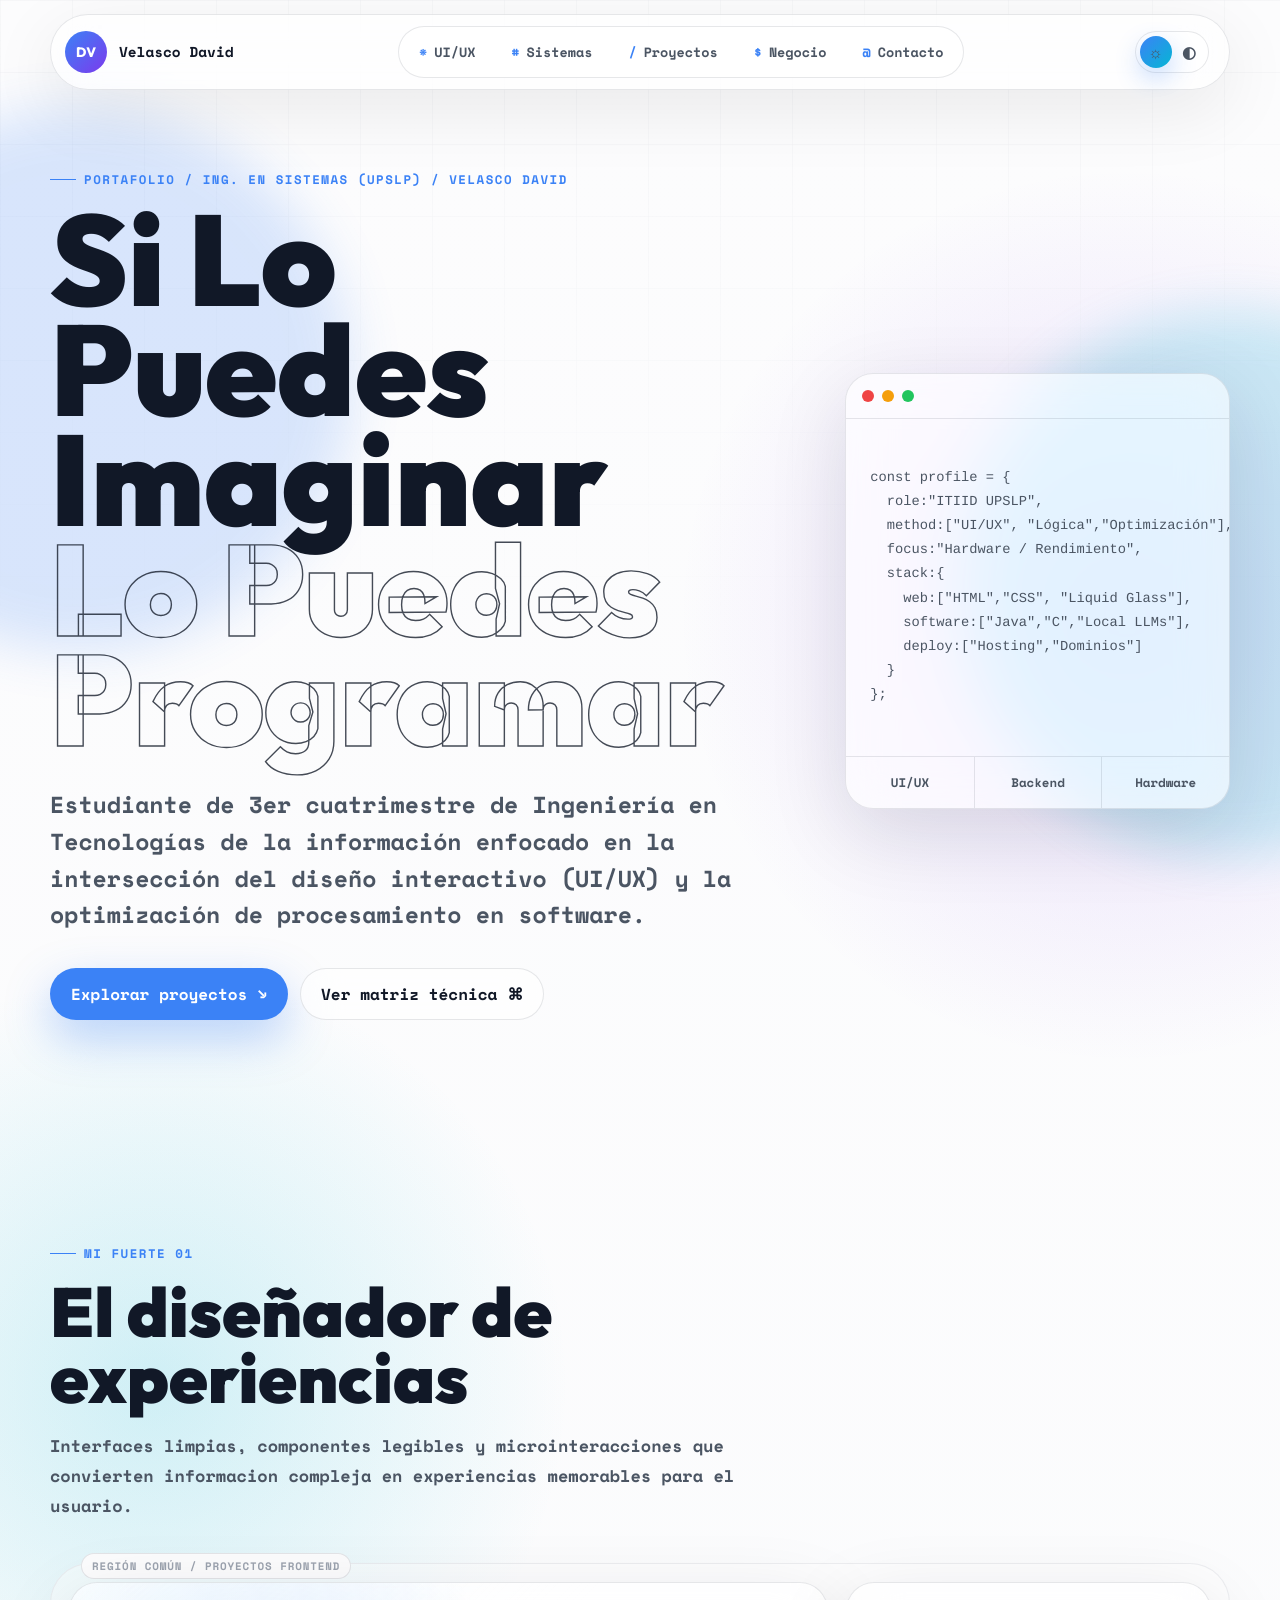
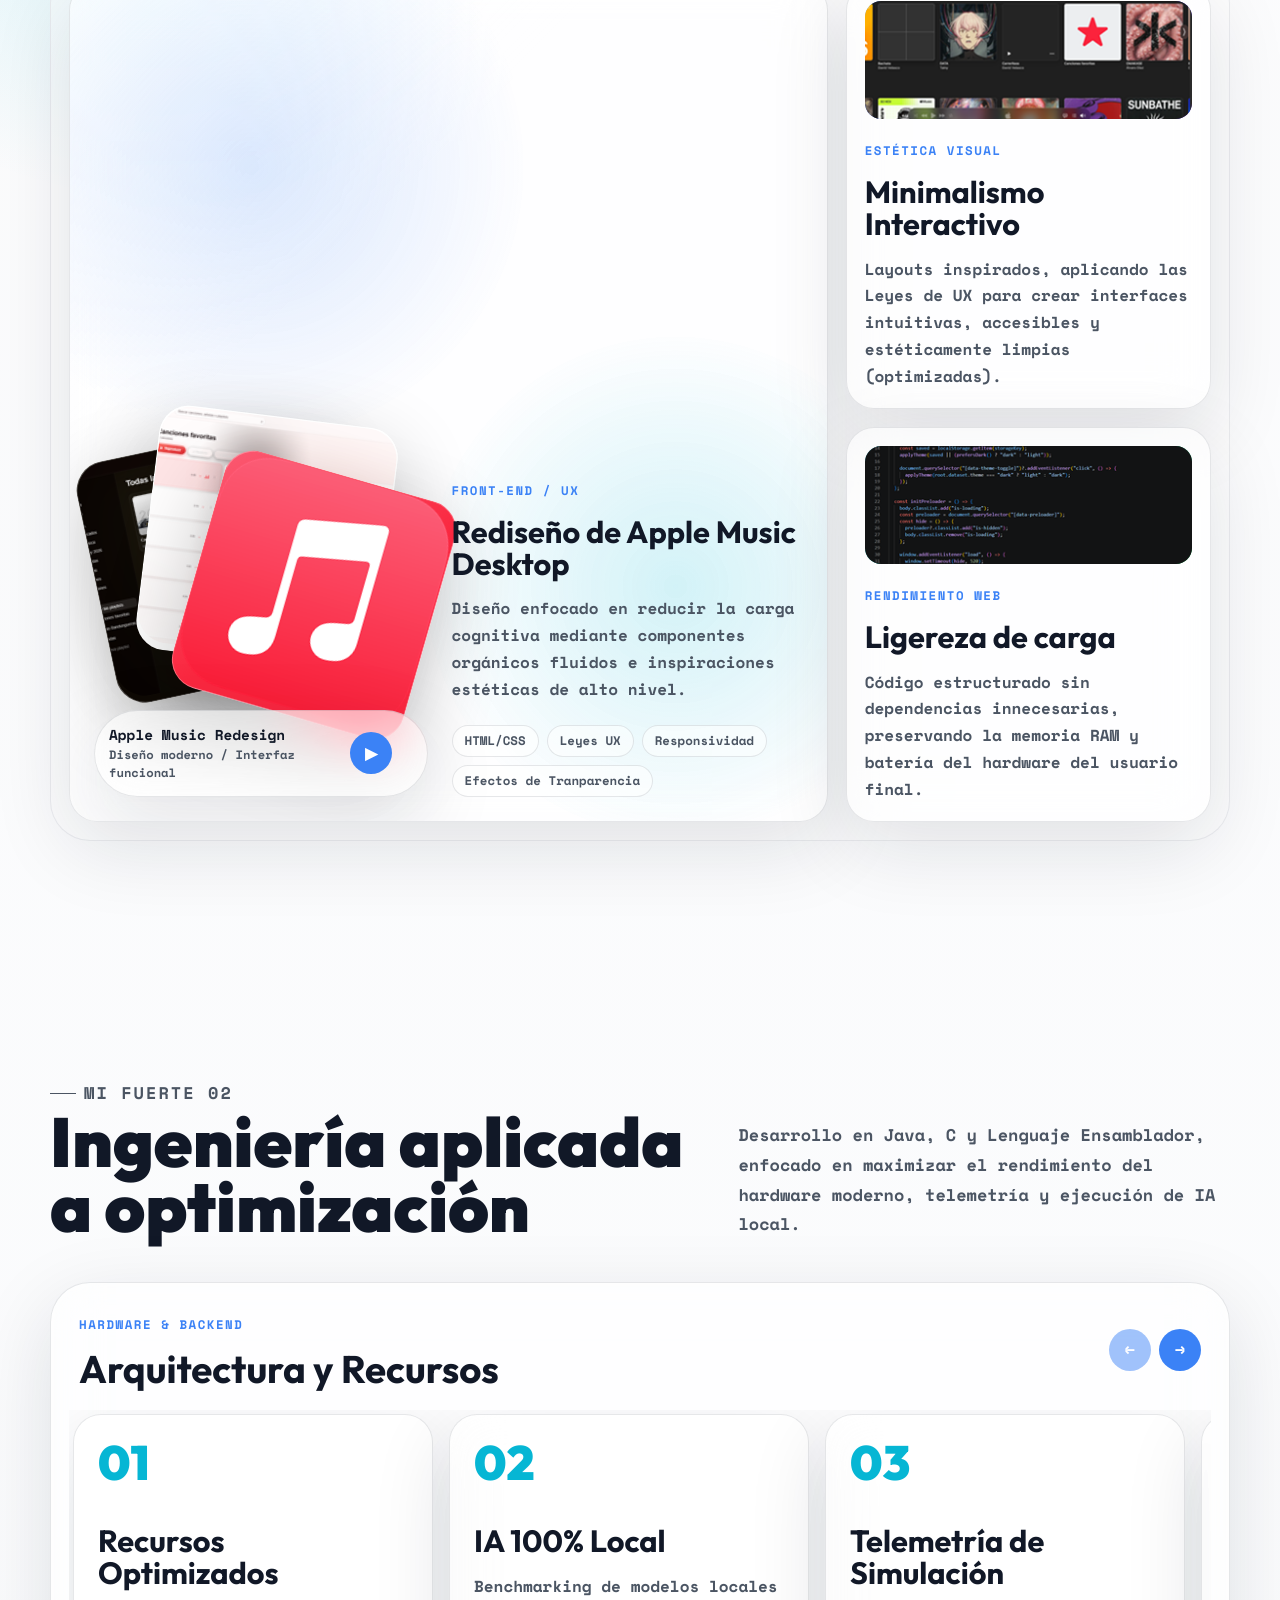
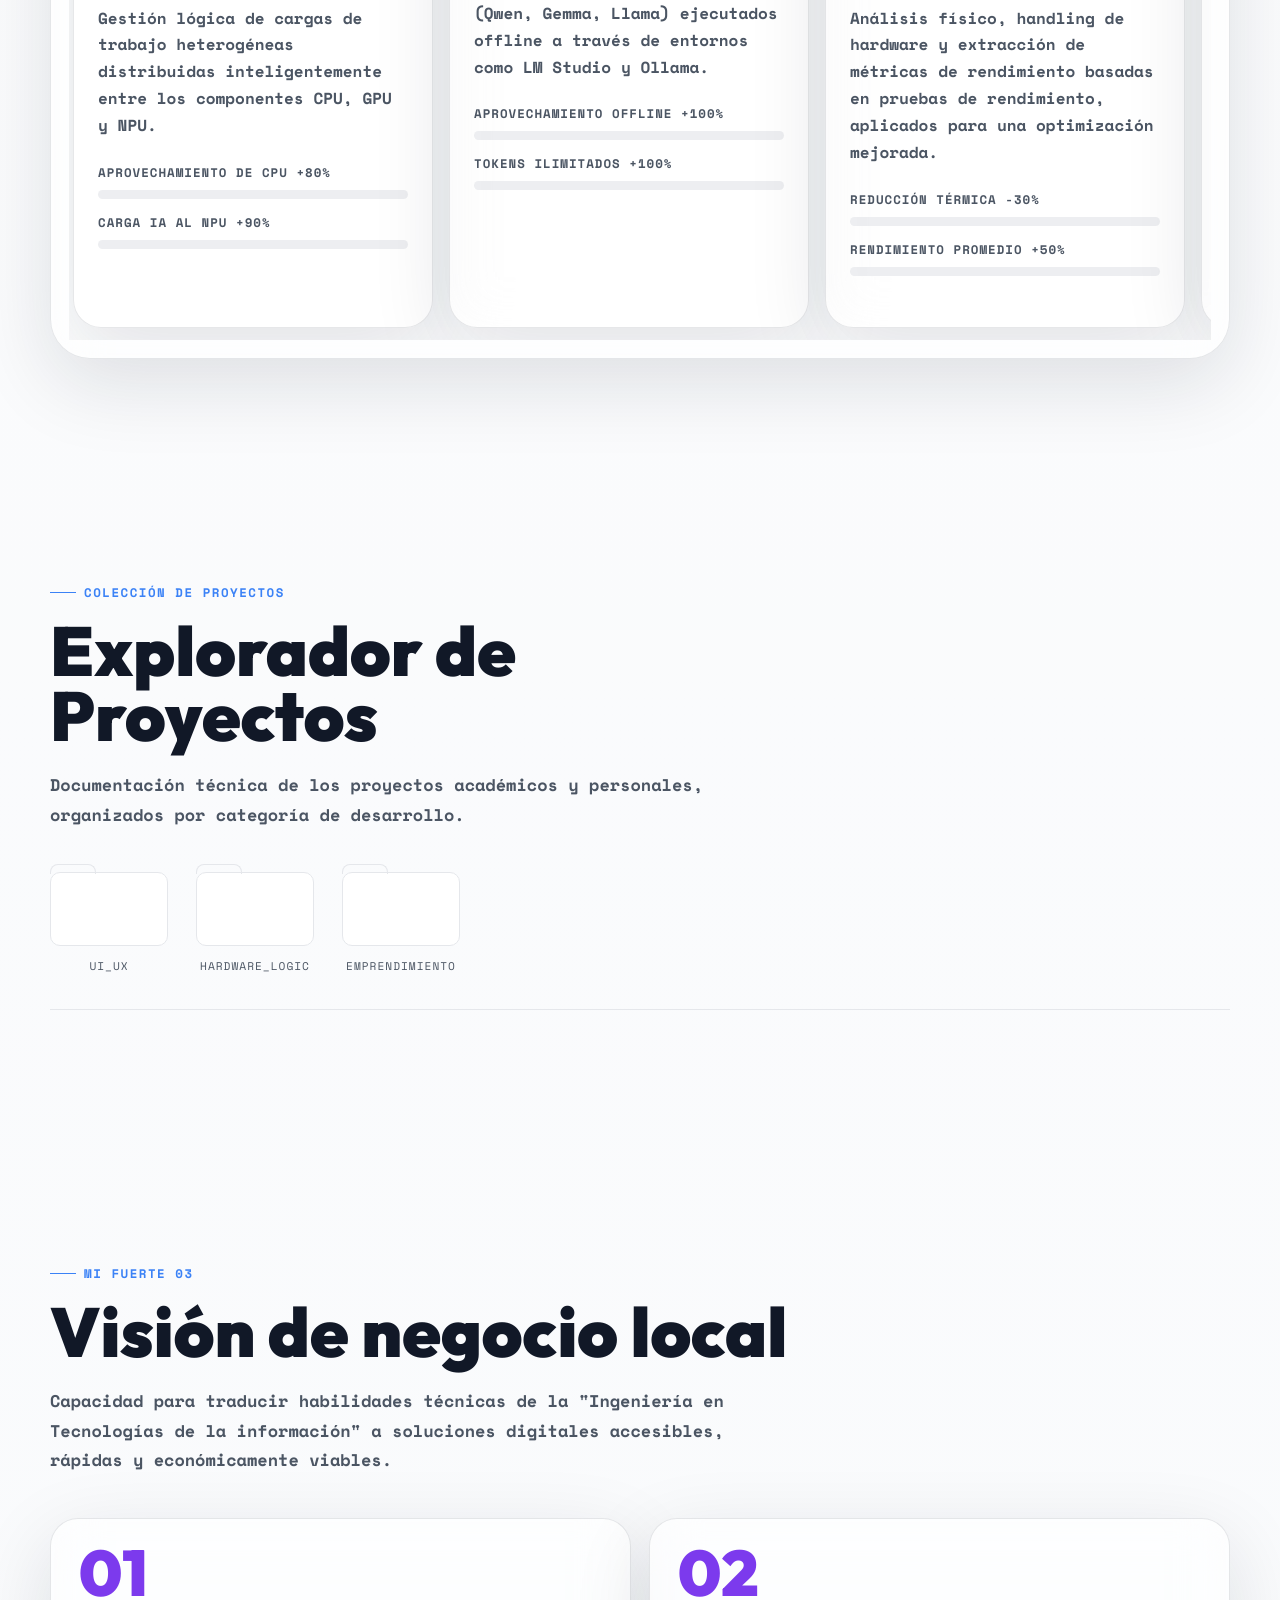
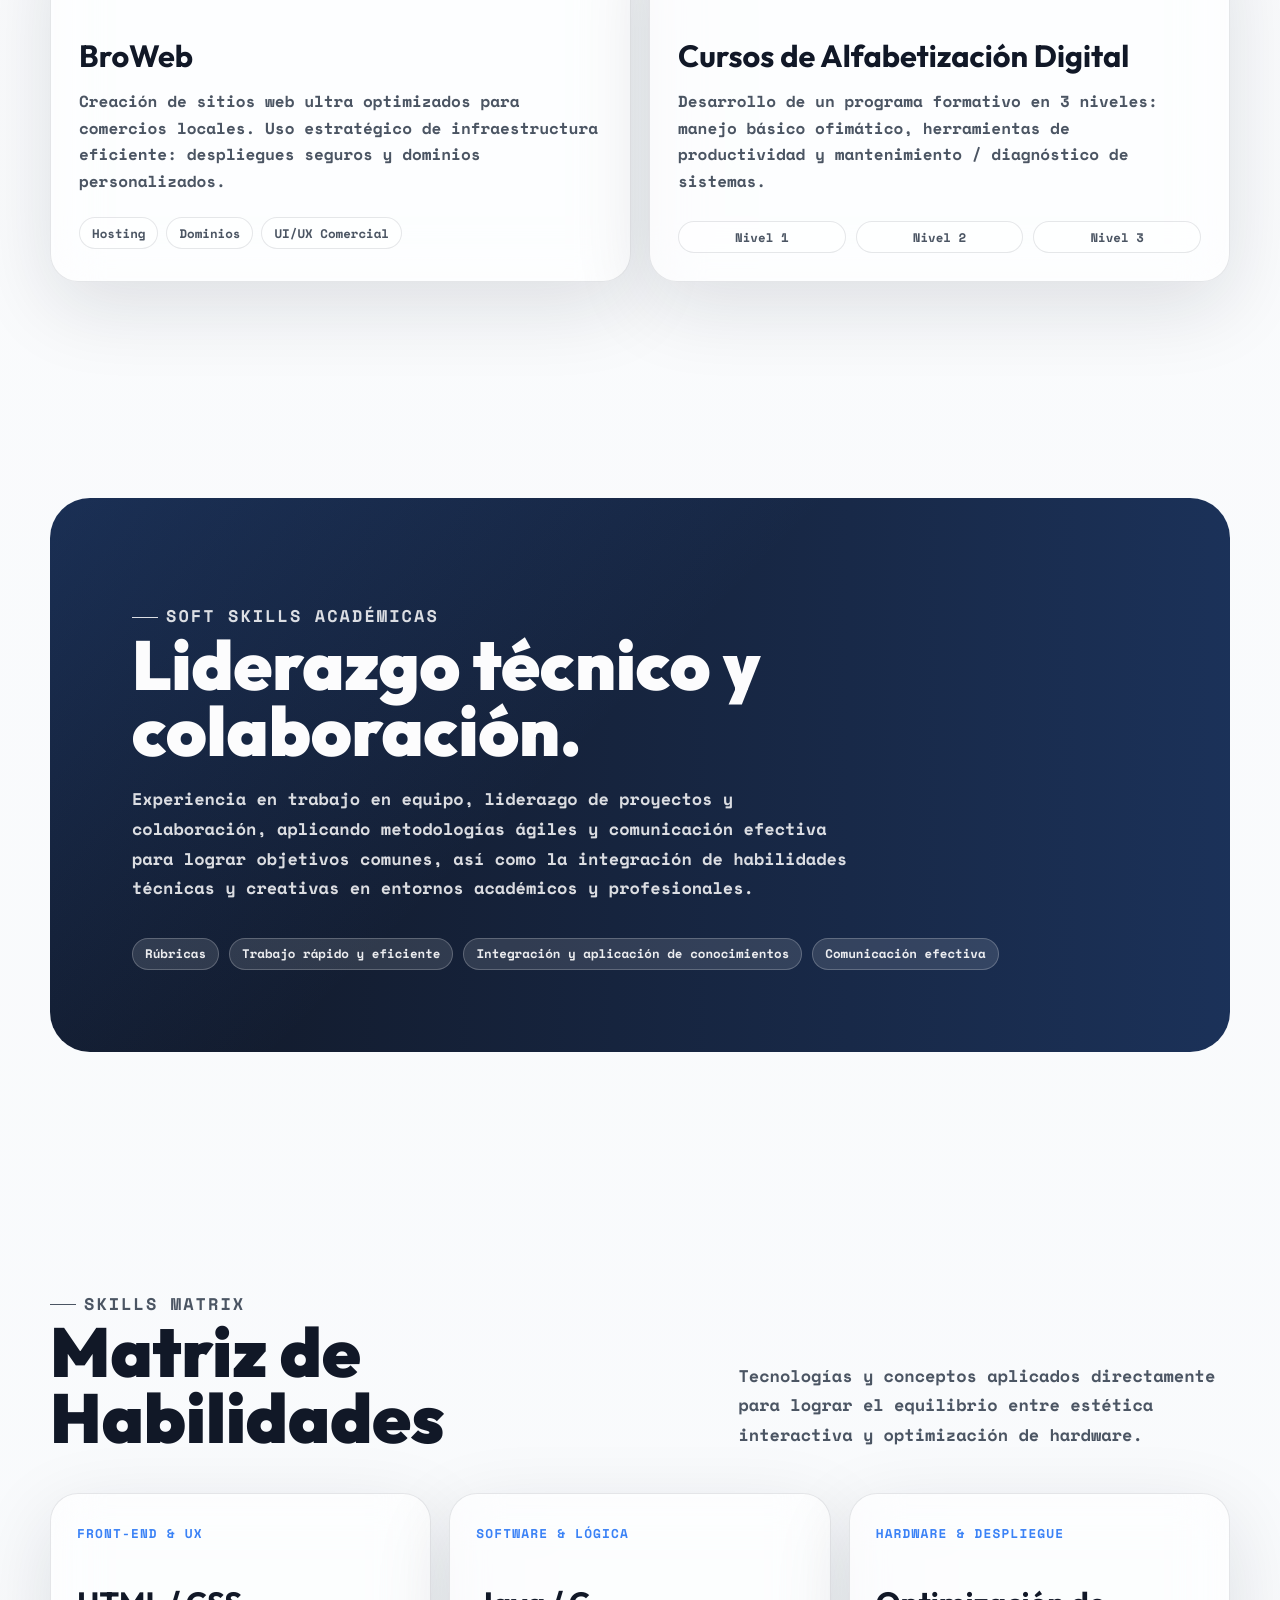
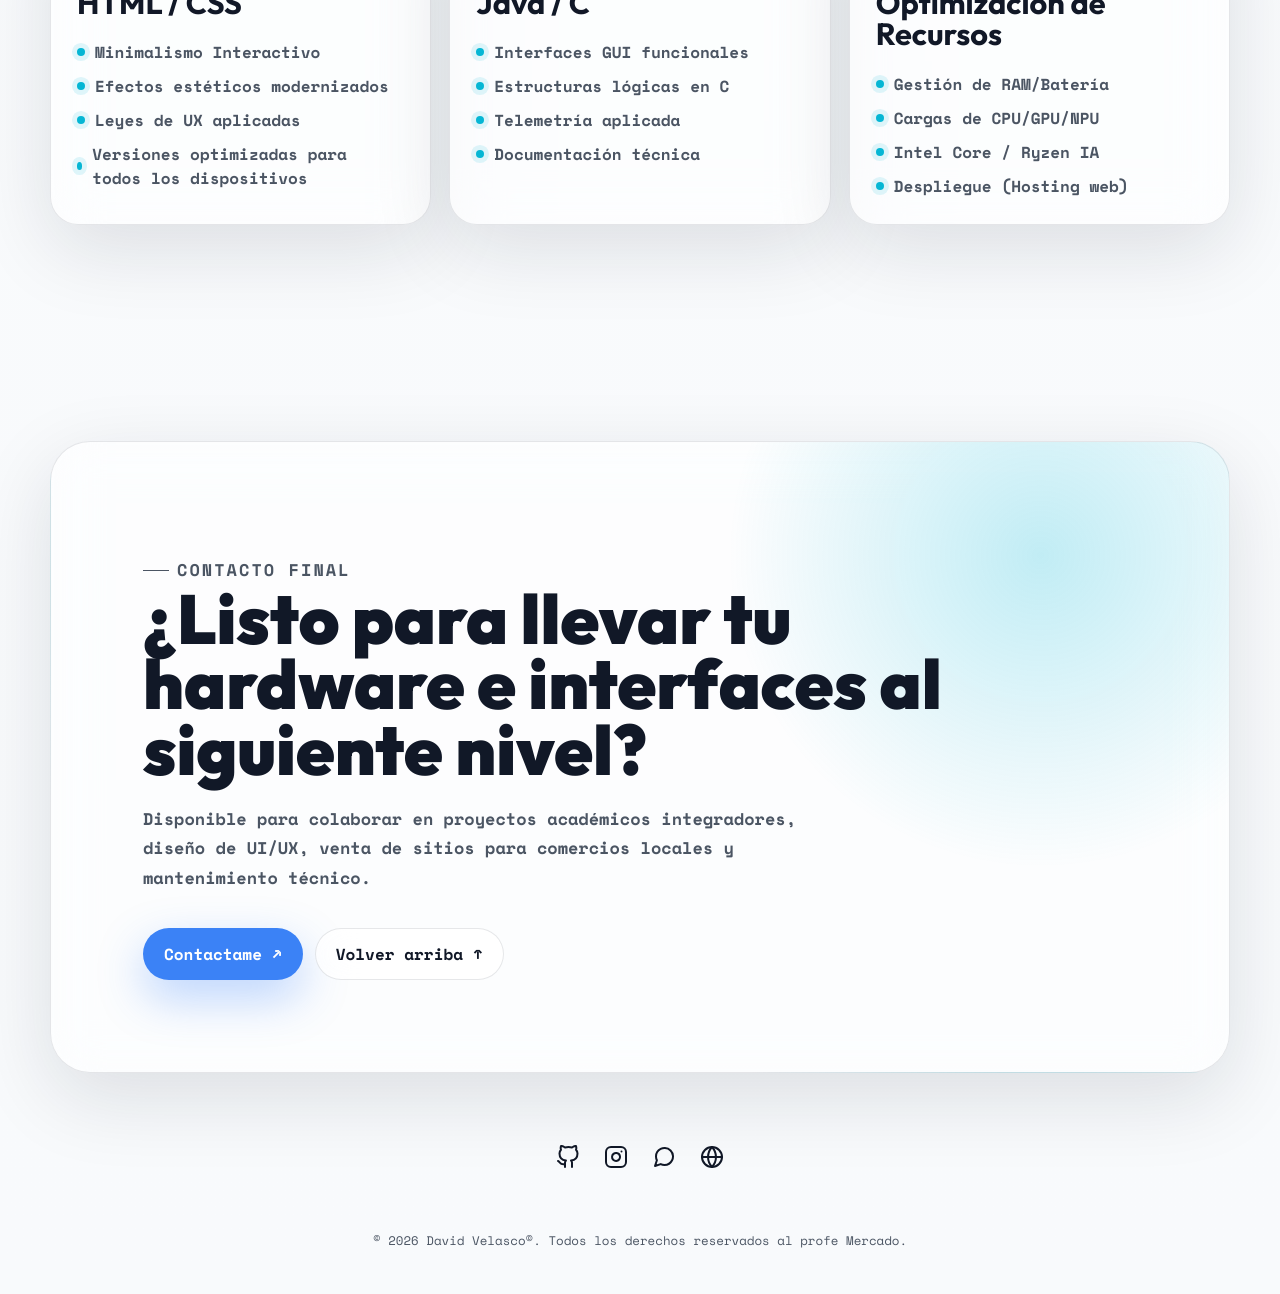
==== commit bfb992fc: "Add files via upload" ====
--- a/index.html
+++ b/index.html
@@ -132,9 +132,9 @@
           <article class="music-card glass-card liquid-card">
             <div class="music-card__visual">
               <div class="album-stack">
-                <div class="album album--one"><img src="AppM2.png" /></div>
-                <div class="album album--two"><img src="AppM.png" /></div>
-                <div class="album album--three"><img src="ApMLogo.png" /></div>
+                <div class="album album--one"><img class="album__image" src="AppM2.png" /></div>
+                <div class="album album--two"><img class="album__image" src="AppM.png" /></div>
+                <div class="album album--three"><img class="album__image" src="ApMLogo.png" /></div>
               </div>
               <div class="music-player glass-card">
                 <div>
@@ -143,7 +143,7 @@
                 </div>
                 <a
                   class="btn"
-                  href="https://velascoddavid.github.io/proyecTopicos/appM.html"
+                  href="https://velascoddavid.github.io/proyecTopicos/index.html"
                   ><button type="button" aria-label="Reproducir demo">
                     ▶
                   </button></a
@@ -168,7 +168,7 @@
           </article>
 
           <article class="compact-card glass-card zoom-card">
-            <div class="compact-card__media media-gradient--blue"> <img src="capAppM.png" /></div>
+            <div class="compact-card__media media-gradient--blue"> <img class="album__image" src="capAppM.png" /></div>
             <div>
               <span class="project-kicker">Estética visual</span>
               <h3>Minimalismo Interactivo</h3>
@@ -181,7 +181,7 @@
           </article>
 
           <article class="compact-card glass-card zoom-card">
-            <div class="compact-card__media media-gradient--cyan"><img src="codigo.png"/></div>
+            <div class="compact-card__media media-gradient--cyan"><img class="album__image" src="codigo.png"/></div>
             <div>
               <span class="project-kicker">Rendimiento web</span>
               <h3>Ligereza de carga</h3>
--- a/styles.css
+++ b/styles.css
@@ -1581,4 +1581,10 @@
 .footer__socials a:hover {
   transform: translateY(-3px); /* Pequeño salto al pasar el mouse */
   color: #3b82f6; /* Cambia a azul, ajústalo a tu paleta de colores */
+}
+.album__image {
+  width: 100%;
+  height: 100%;
+  object-fit: cover;
+  border-radius: inherit;
 }
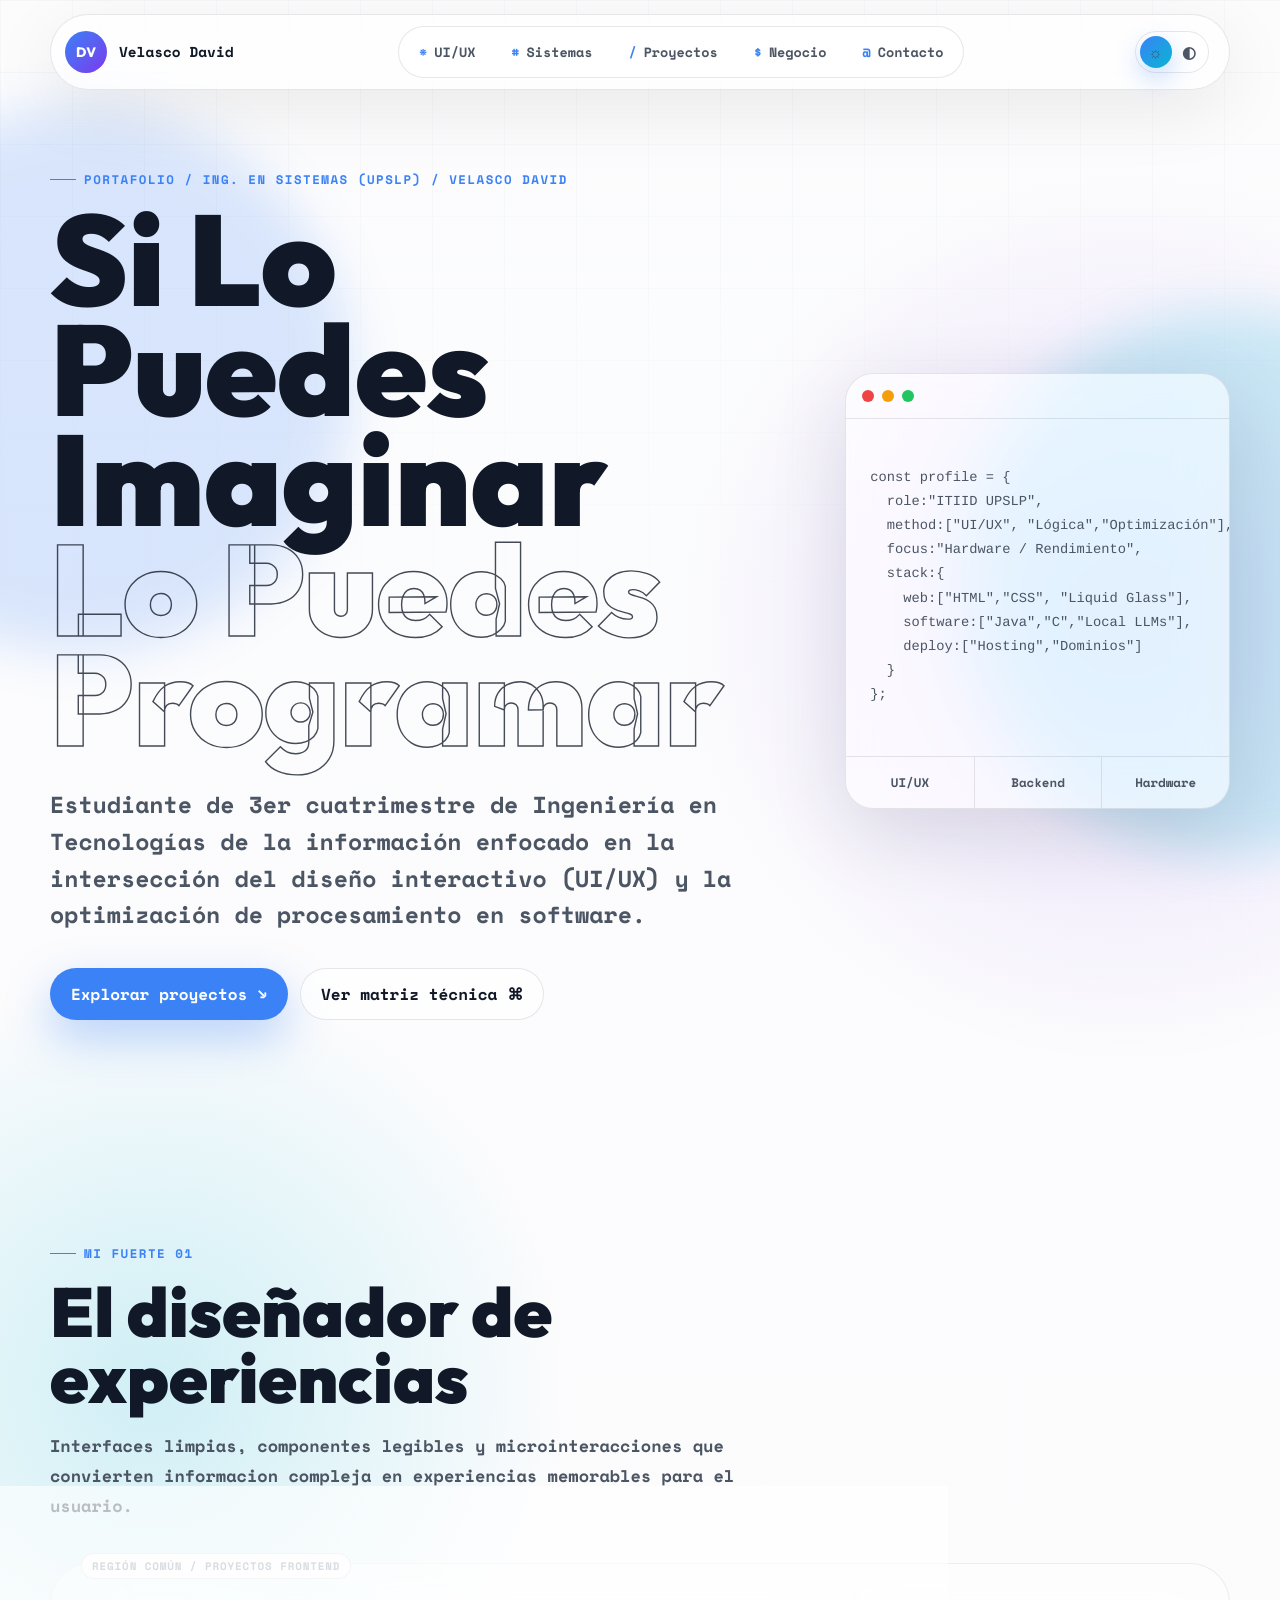
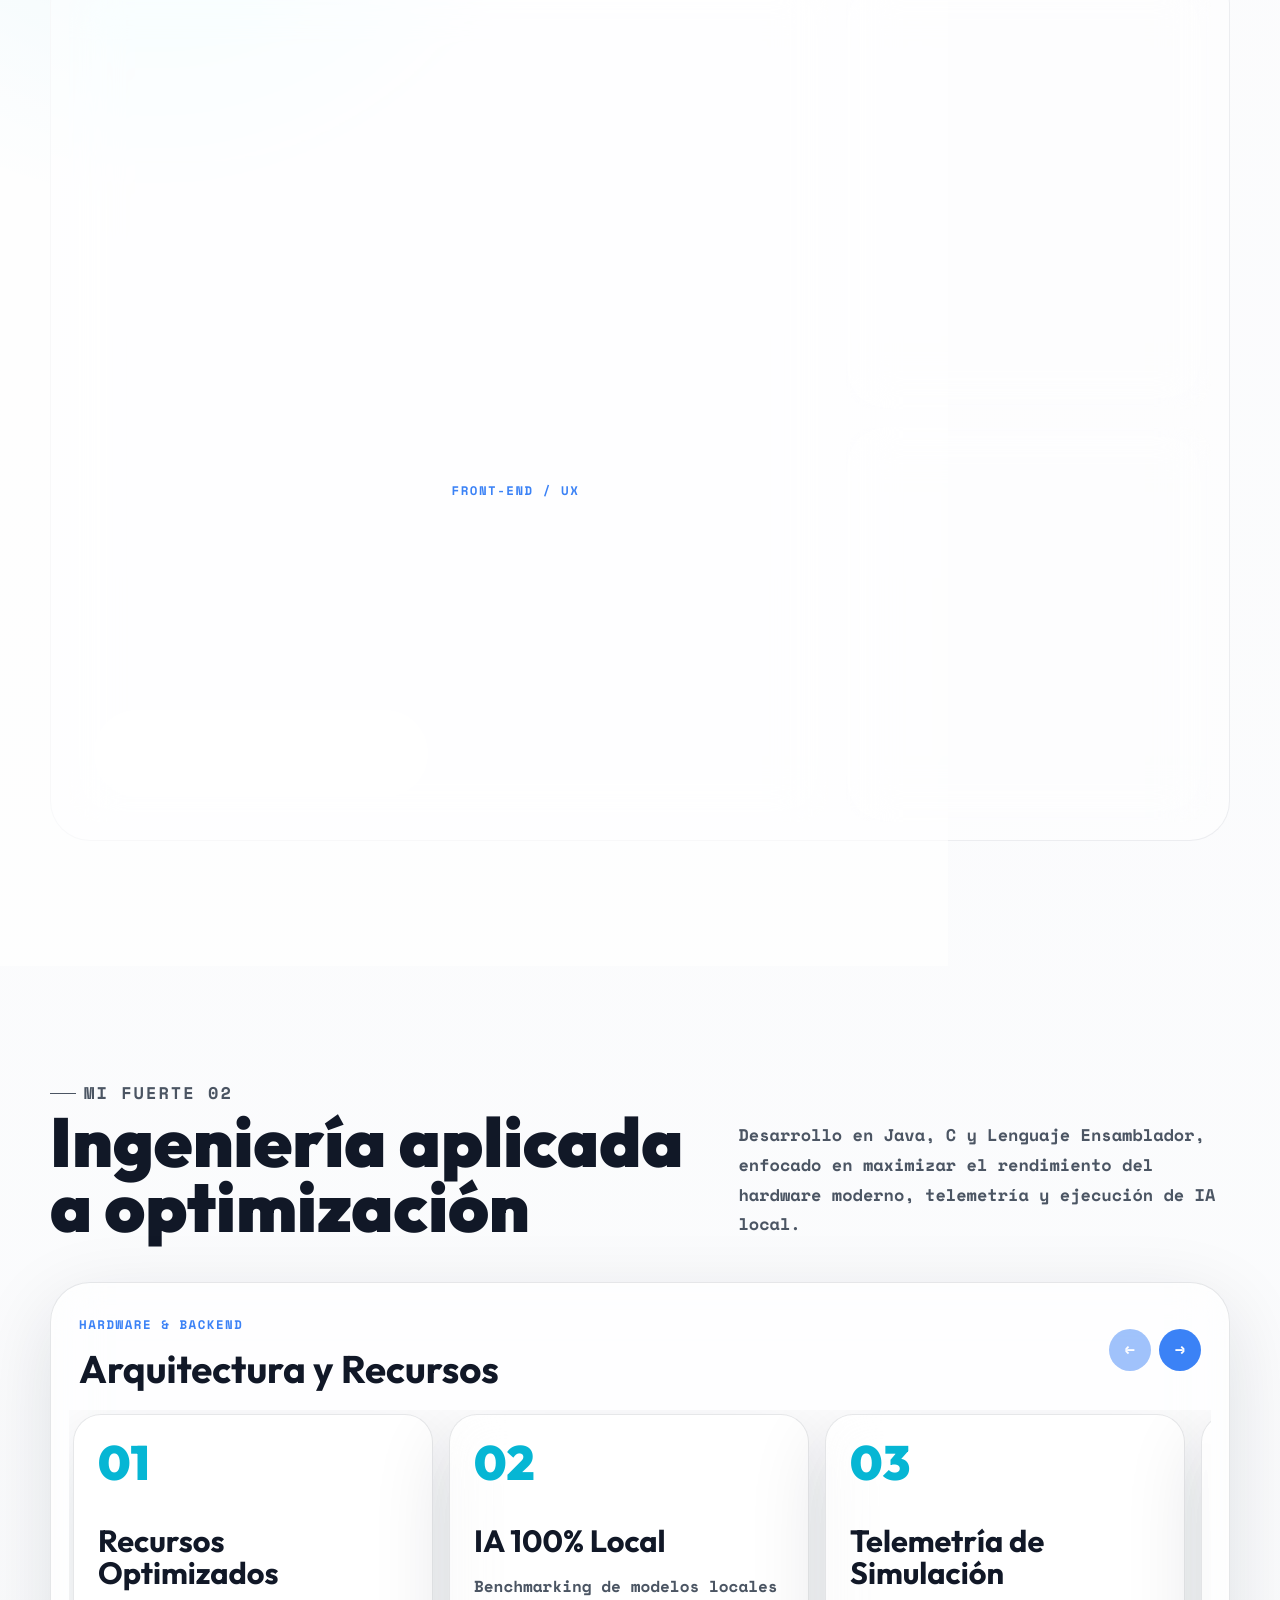
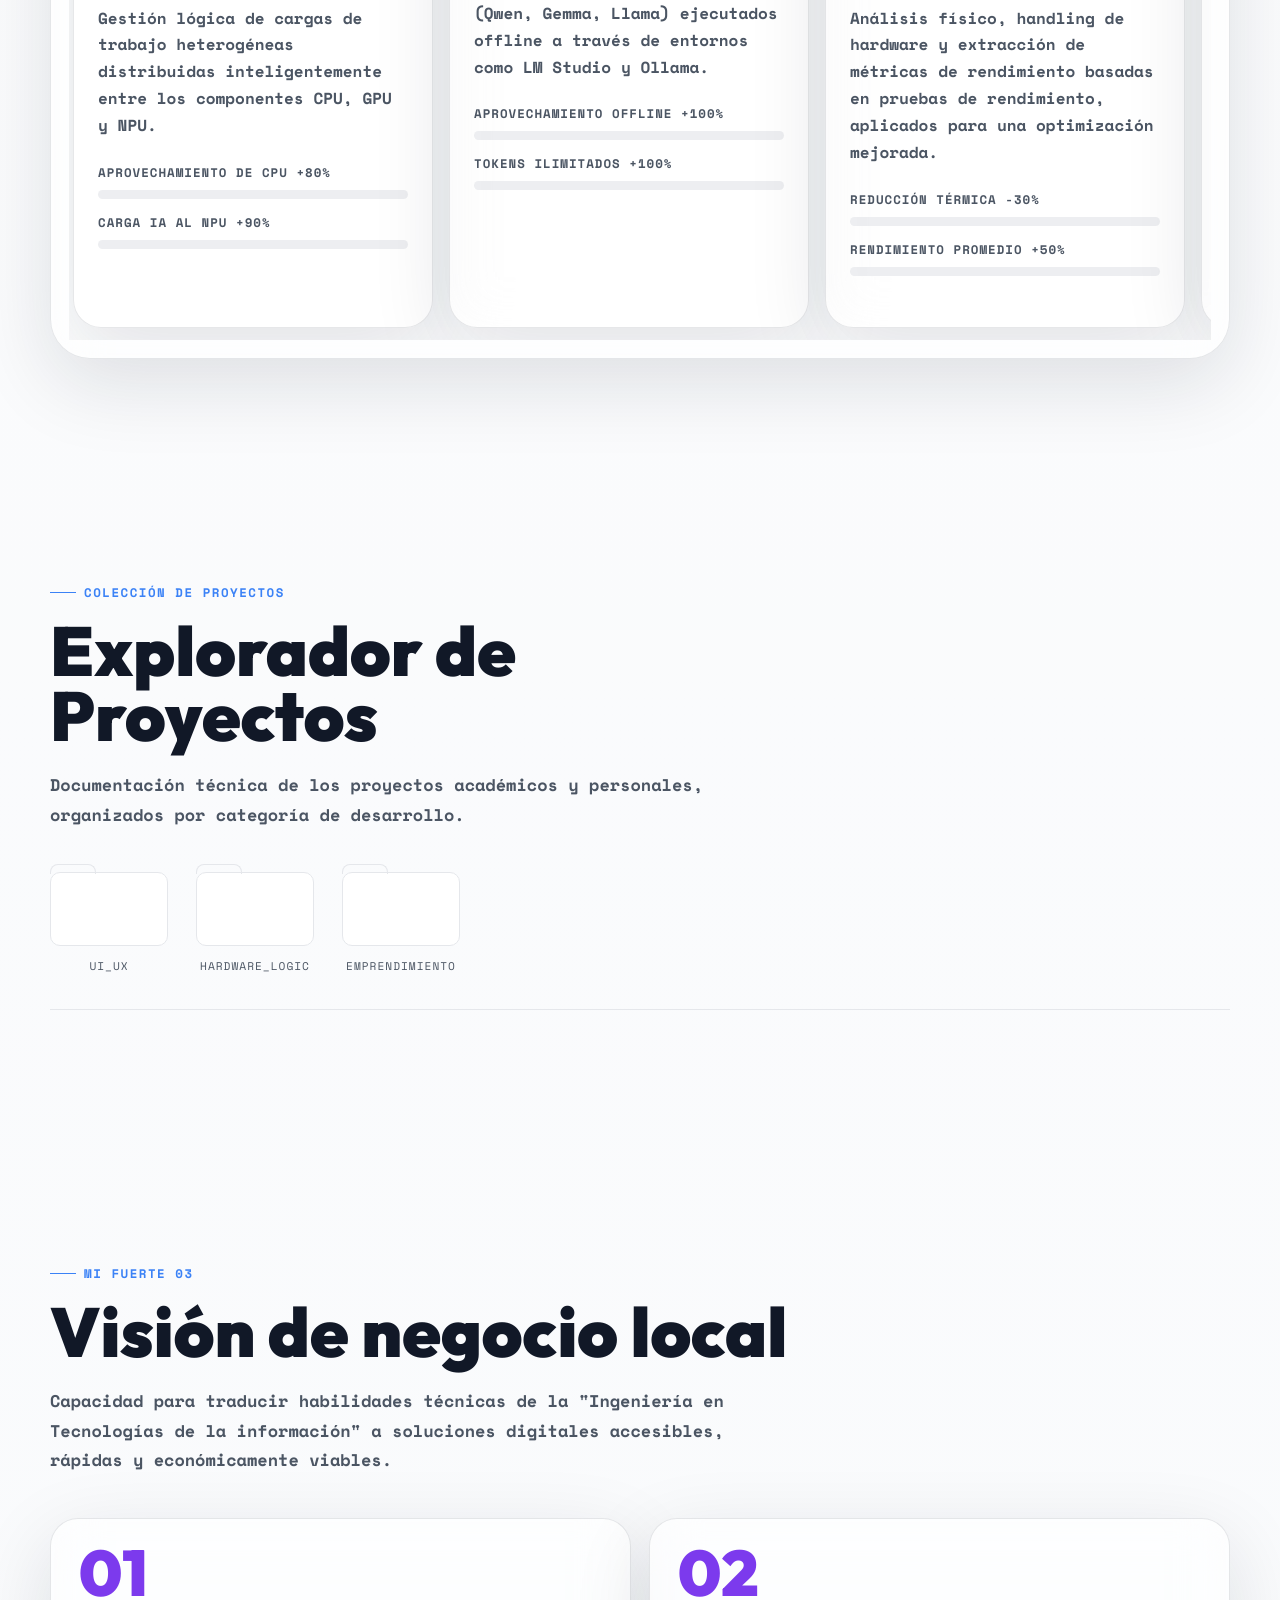
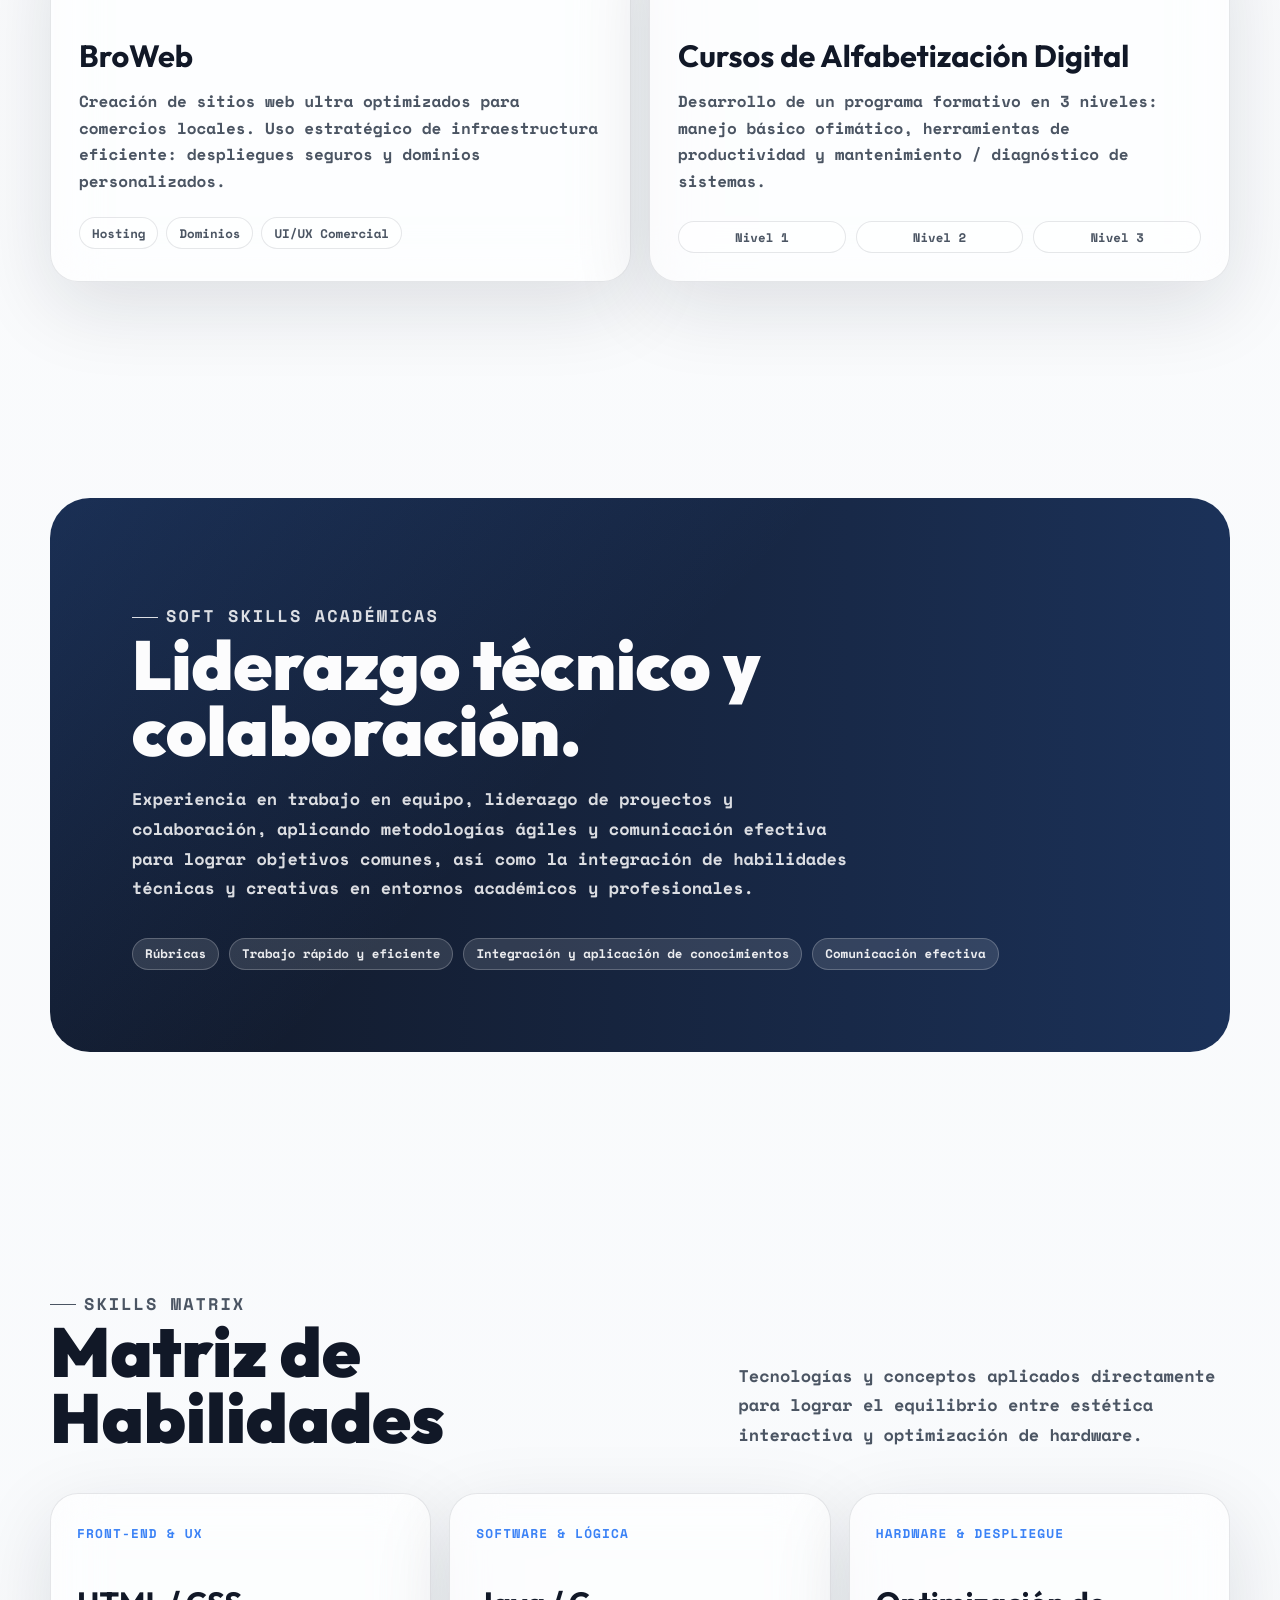
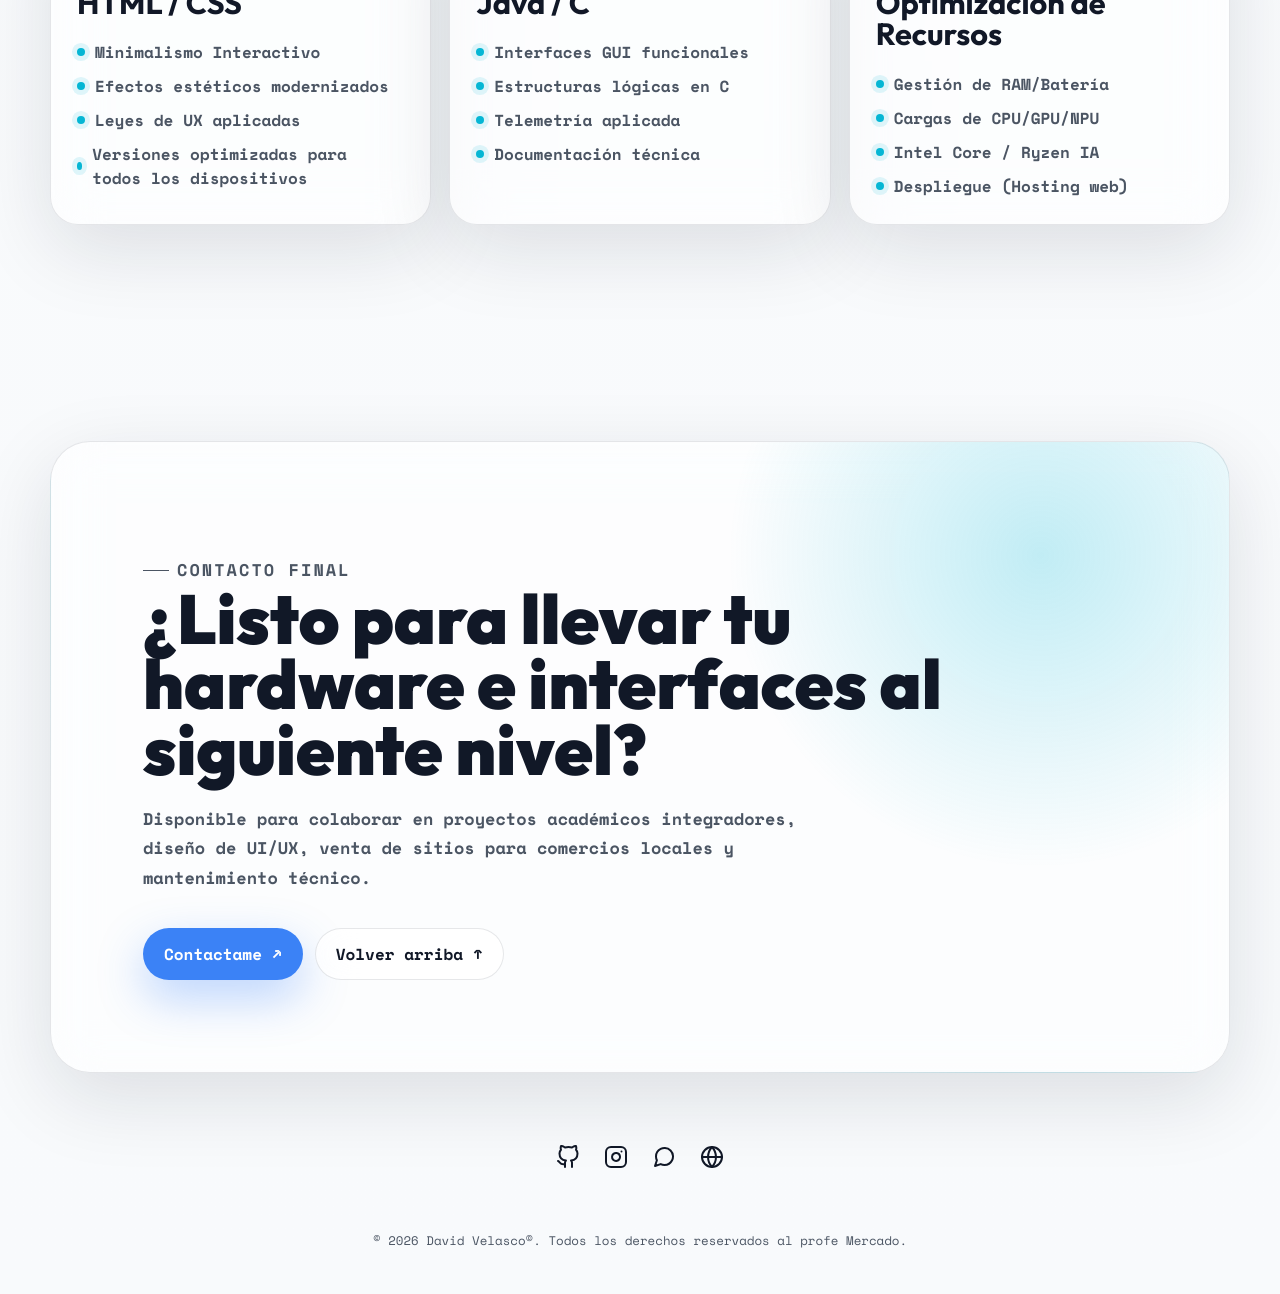
==== commit 1003a01a: "Update index.html" ====
--- a/index.html
+++ b/index.html
@@ -143,7 +143,7 @@
                 </div>
                 <a
                   class="btn"
-                  href="https://velascoddavid.github.io/proyecTopicos/index.html"
+                  href="https://velascoddavid.github.io/proyecTopicos/appM.html"
                   ><button type="button" aria-label="Reproducir demo">
                     ▶
                   </button></a
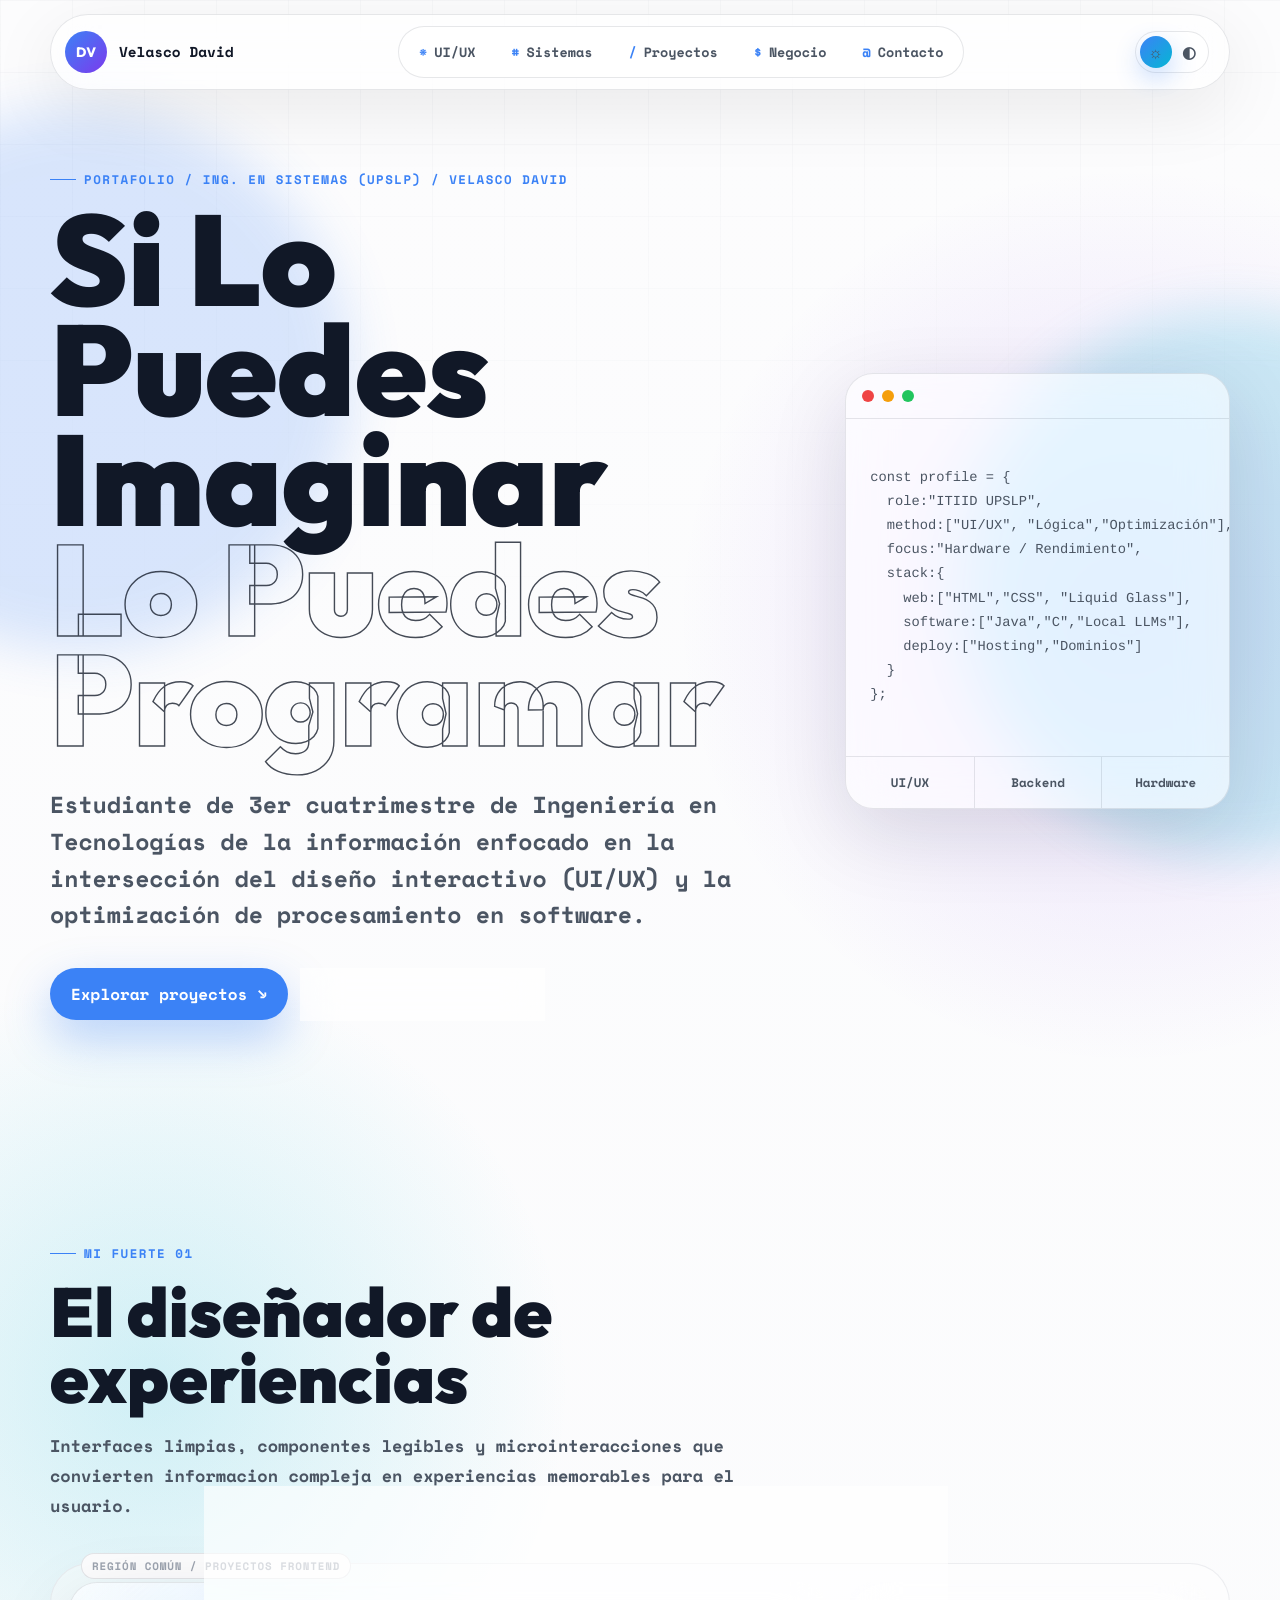
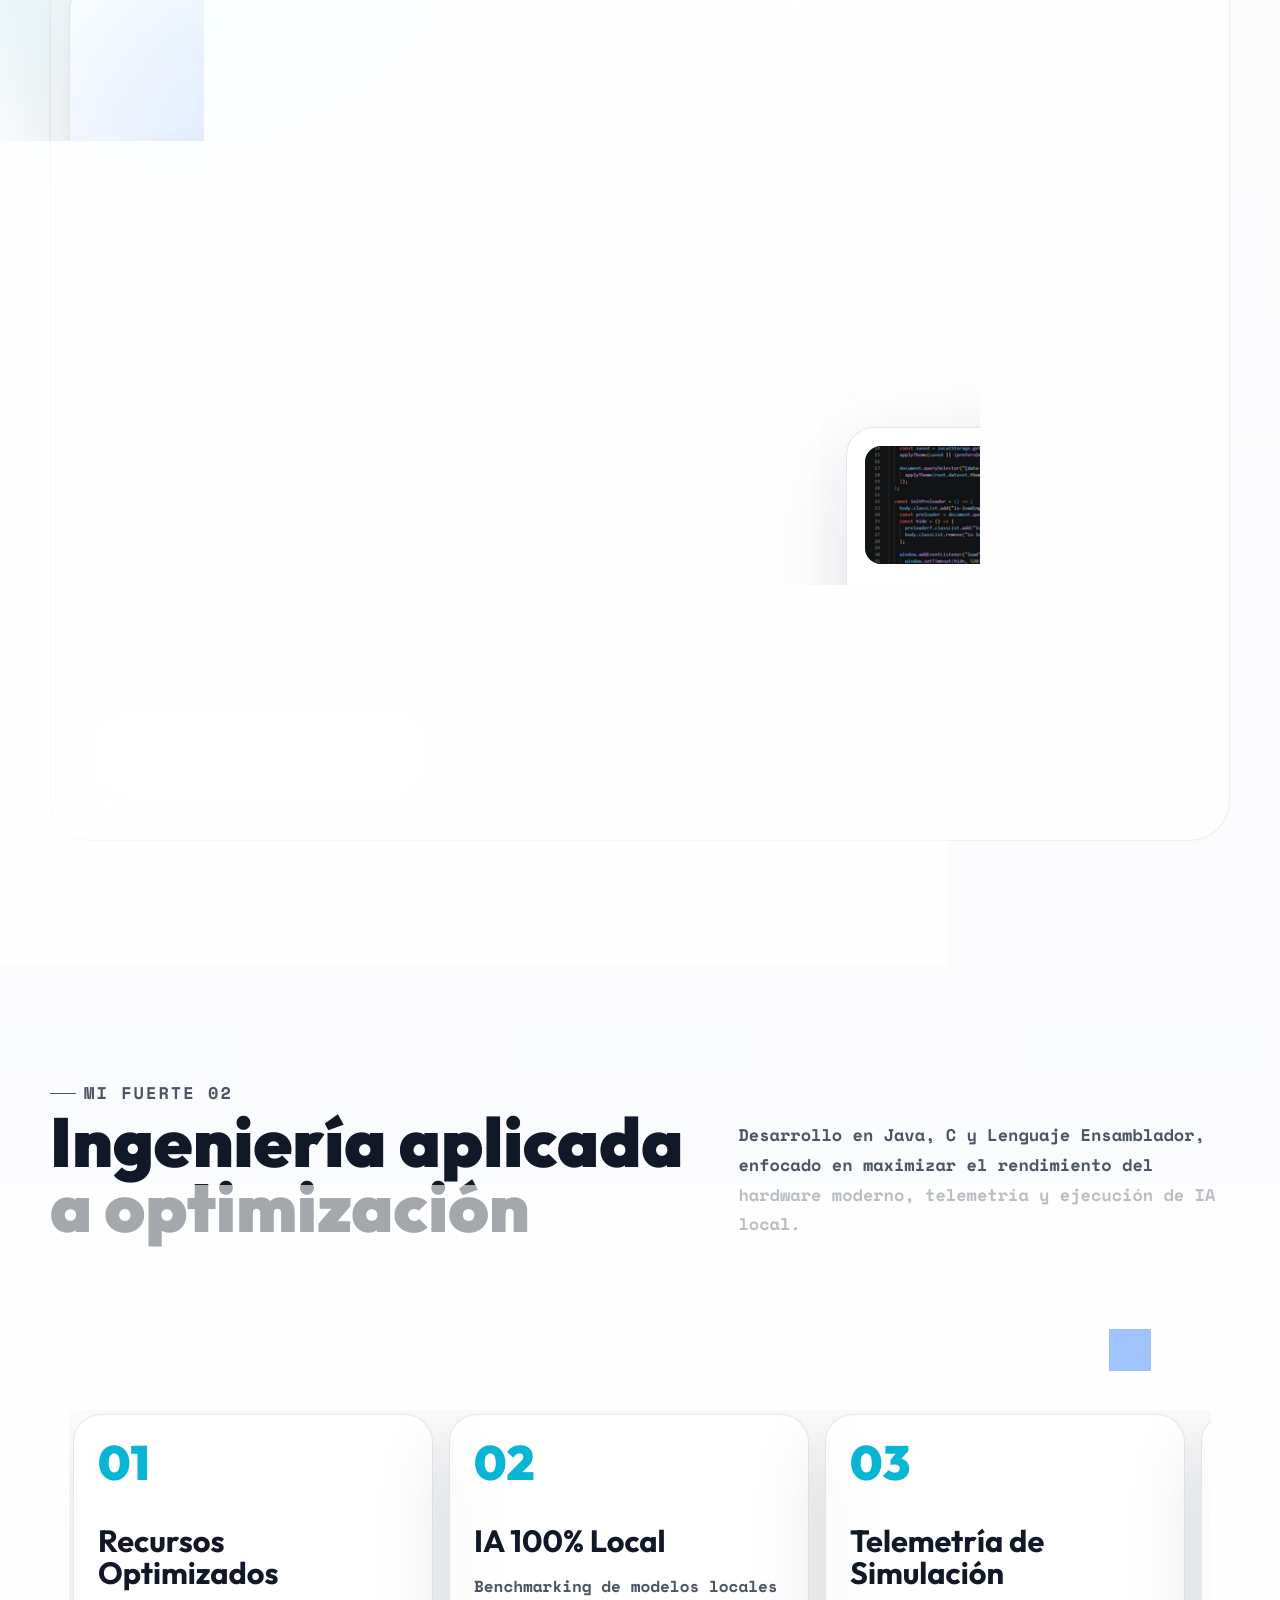
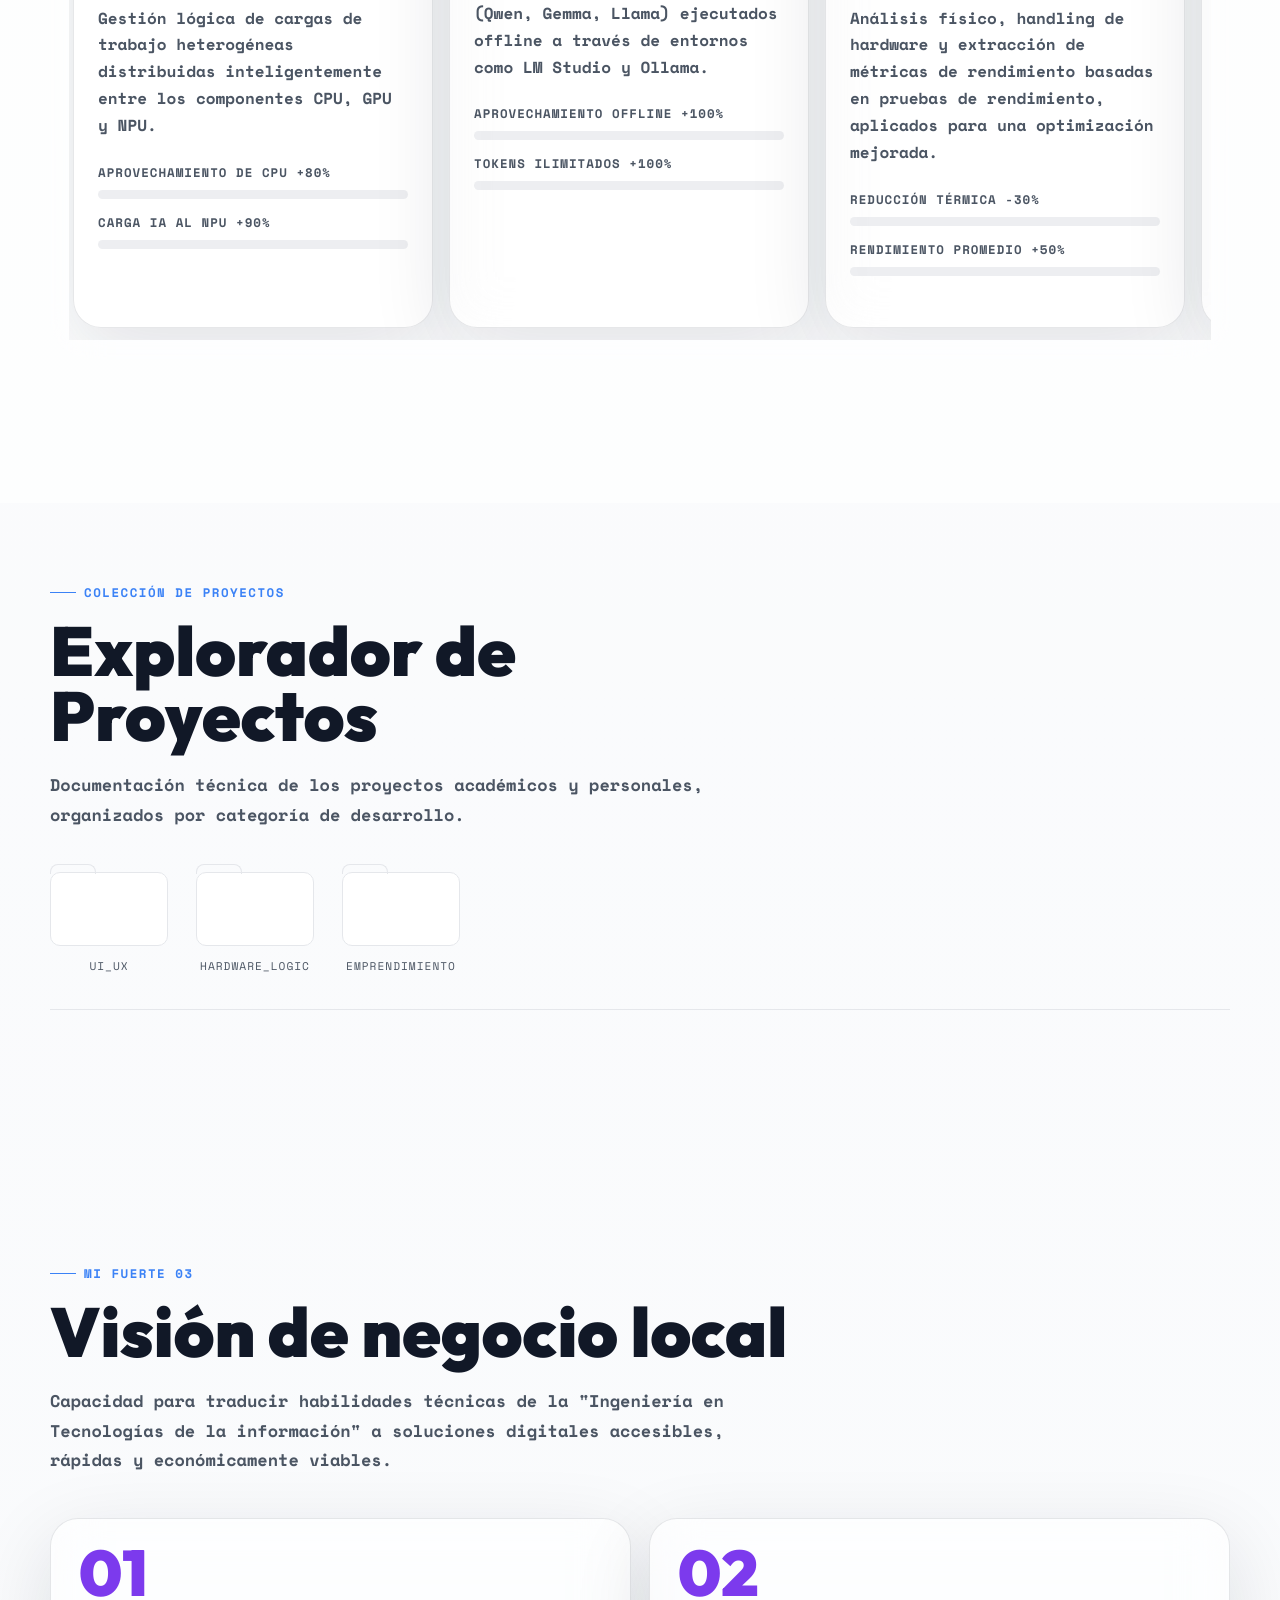
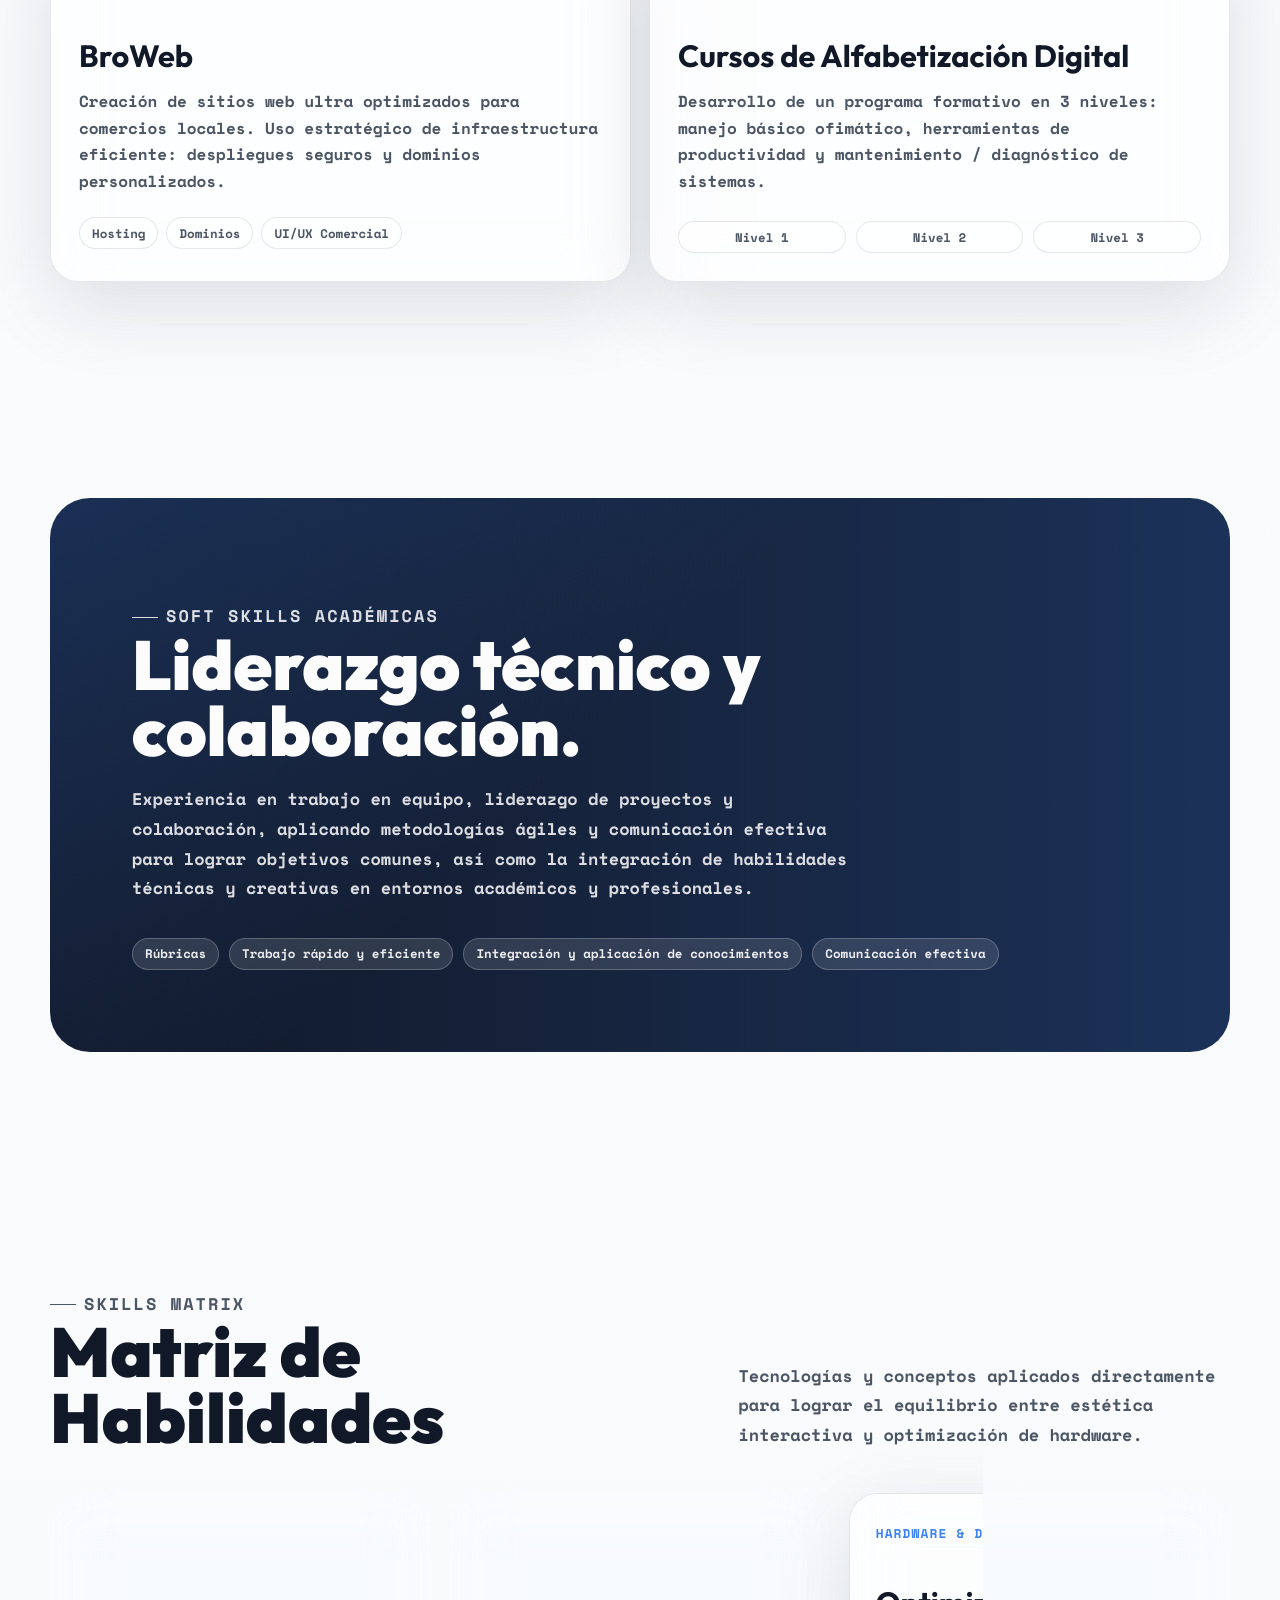
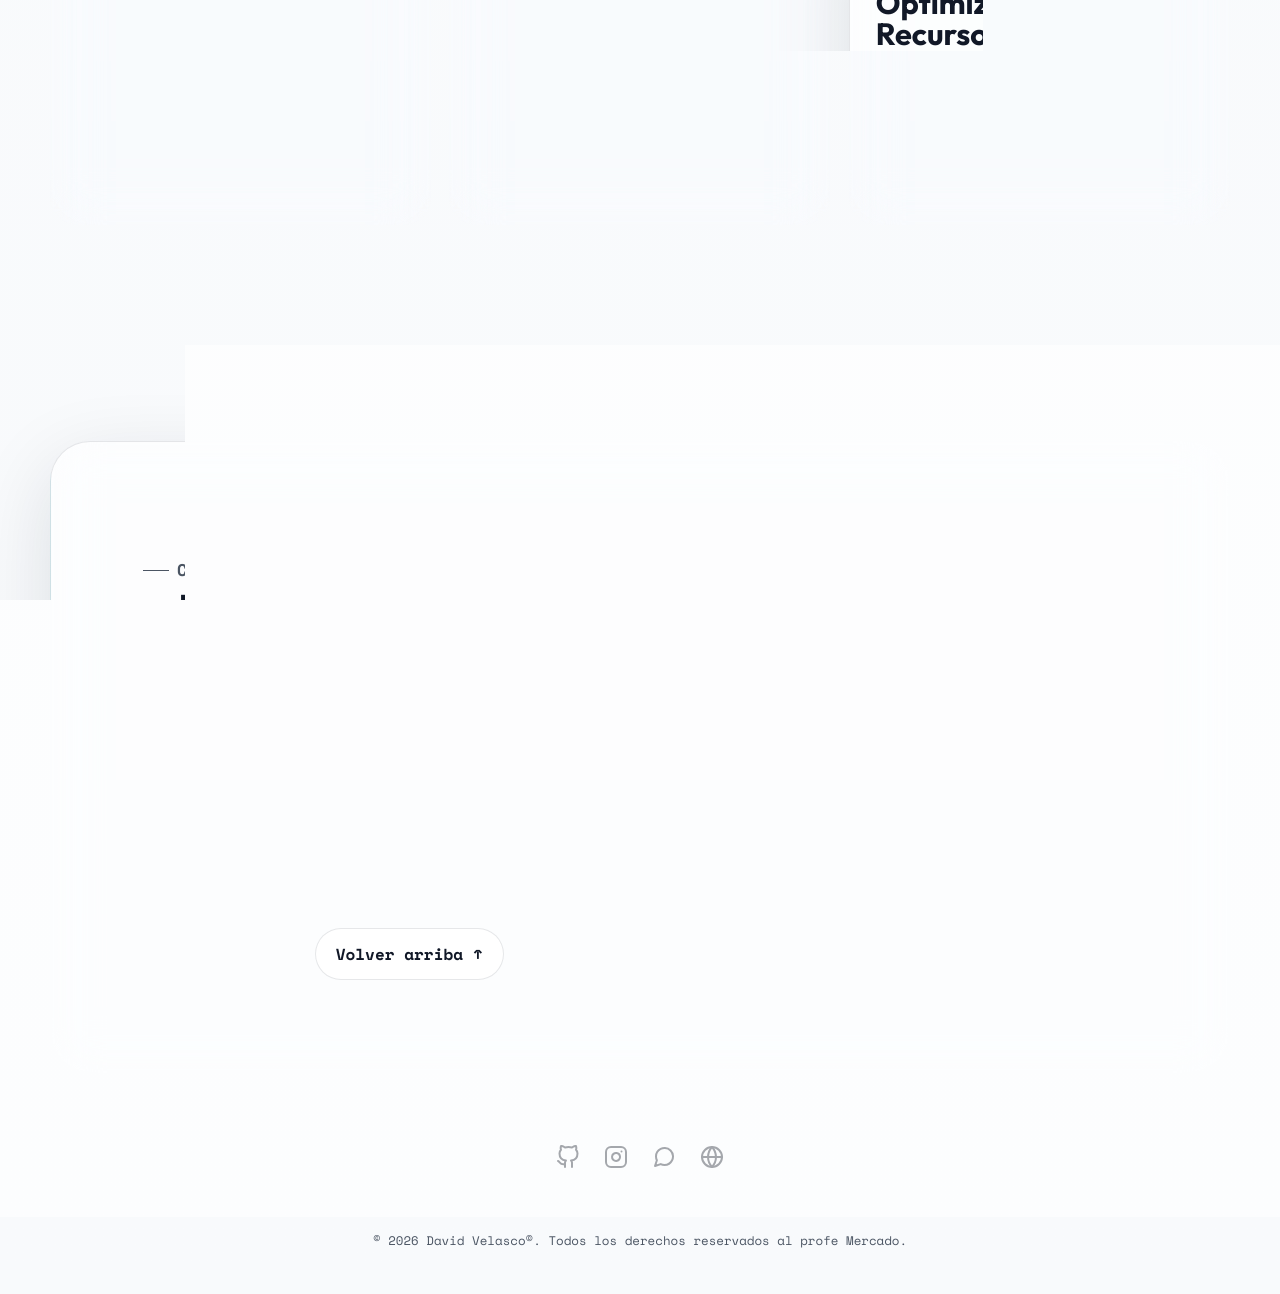
==== commit 015e2c01: "Update index.html" ====
--- a/index.html
+++ b/index.html
@@ -143,8 +143,8 @@
                 </div>
                 <a
                   class="btn"
-                  href="https://velascoddavid.github.io/proyecTopicos/appM.html"
-                  ><button type="button" aria-label="Reproducir demo">
+                  href="https://velascoddavid.github.io/proyecTopicos/appM.html">
+                  <button type="button" aria-label="Reproducir demo">
                     ▶
                   </button></a
                 >
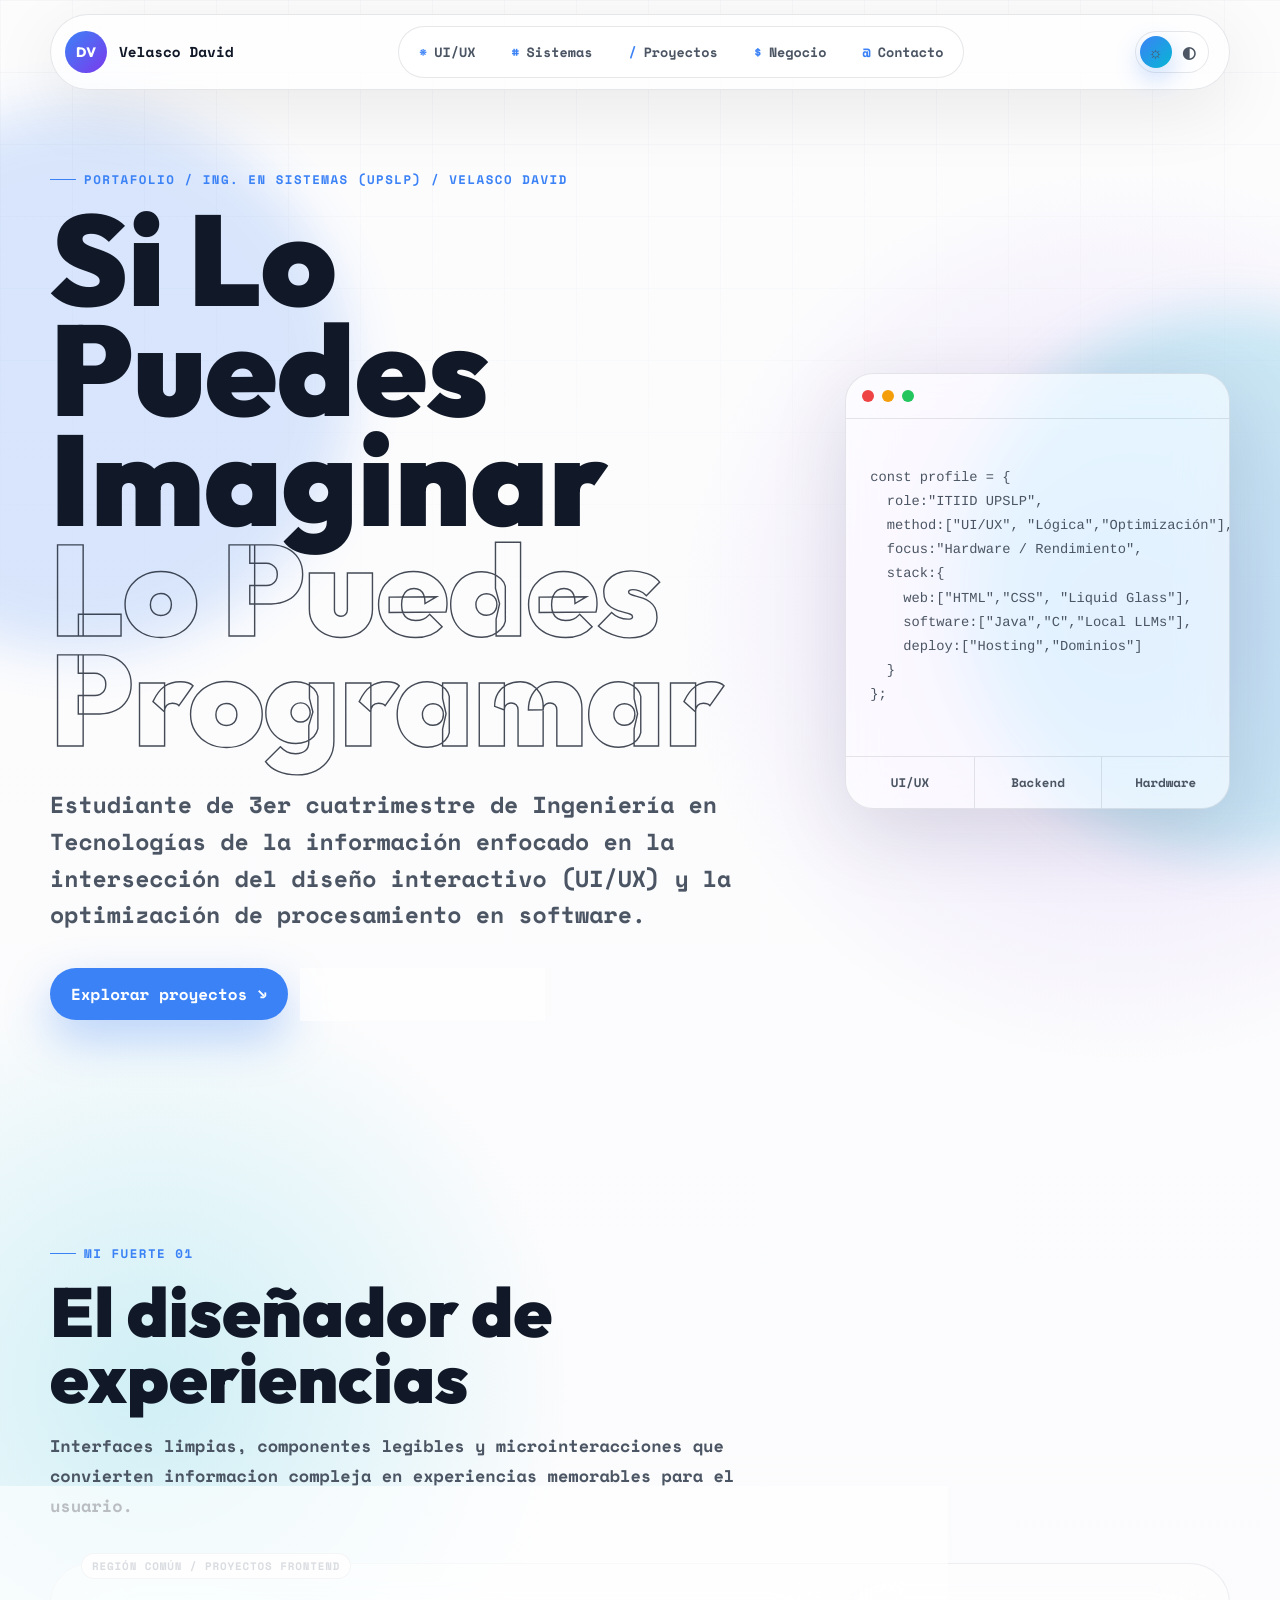
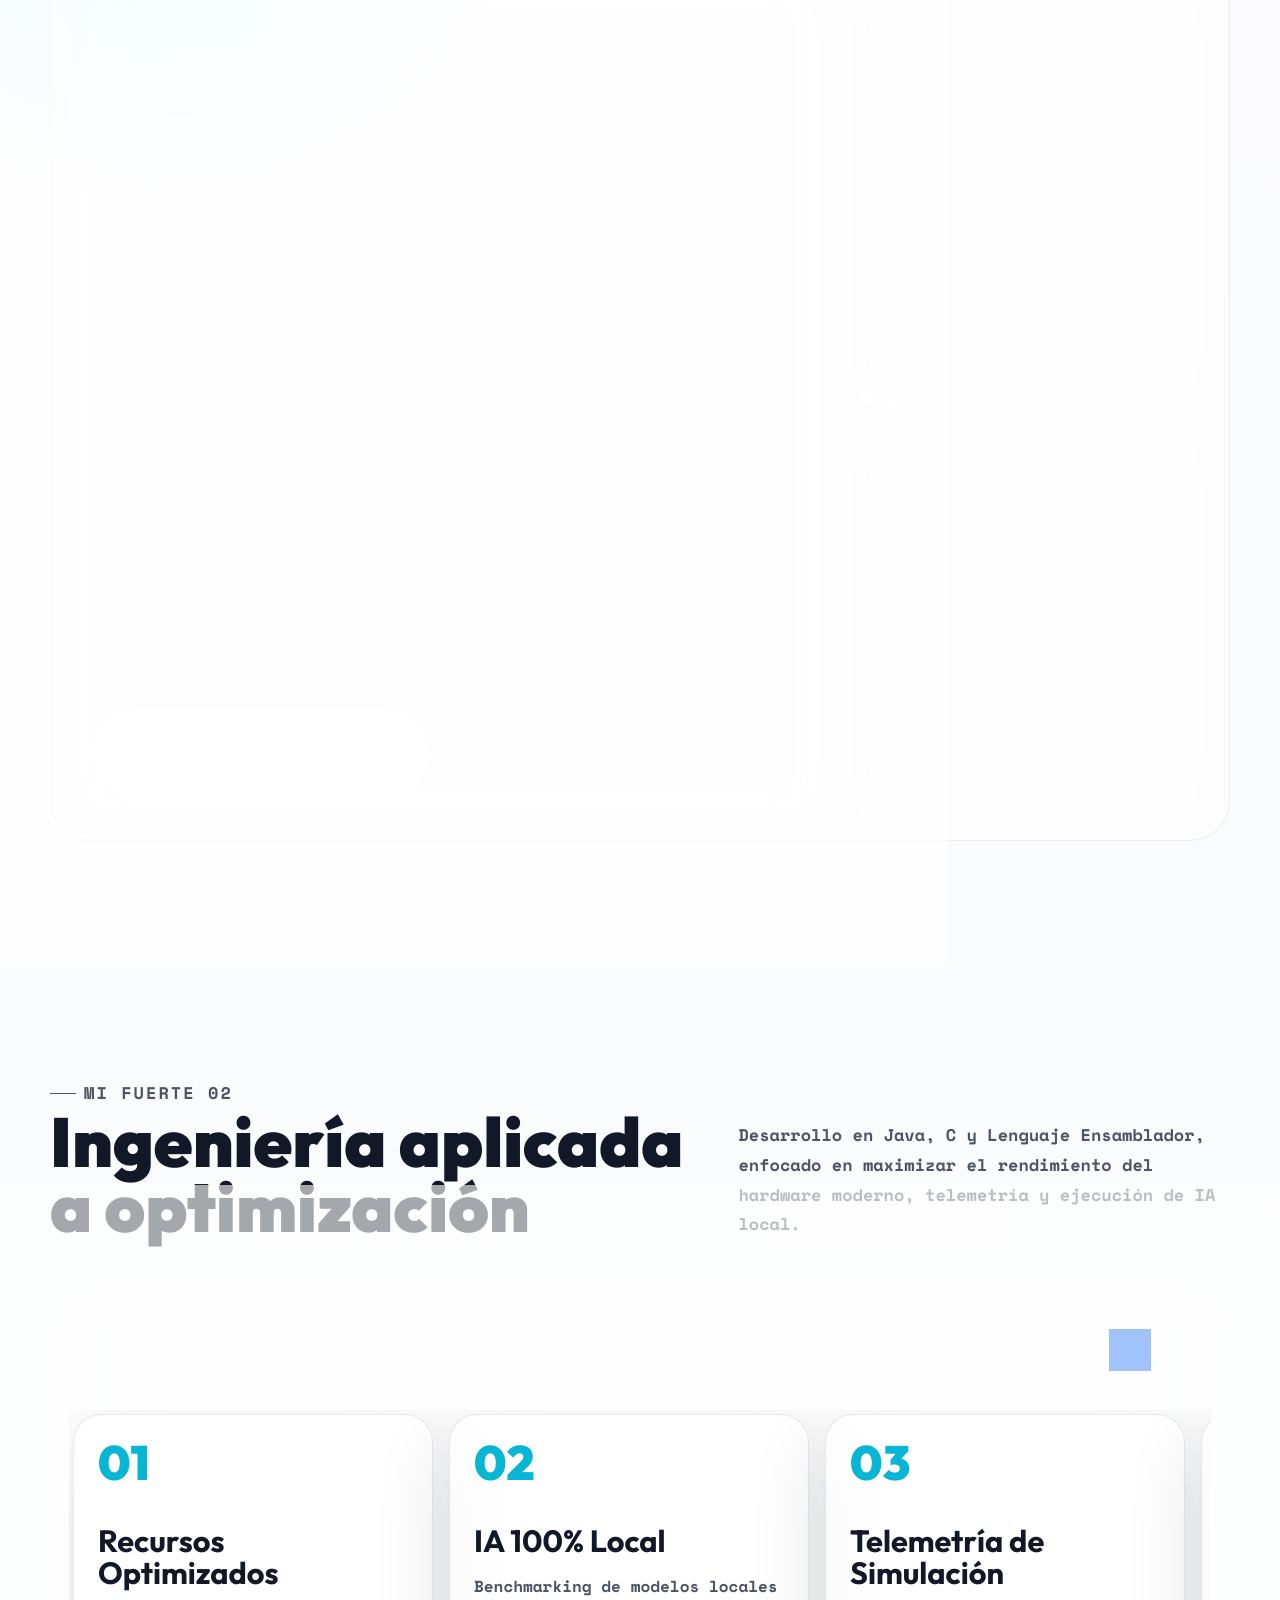
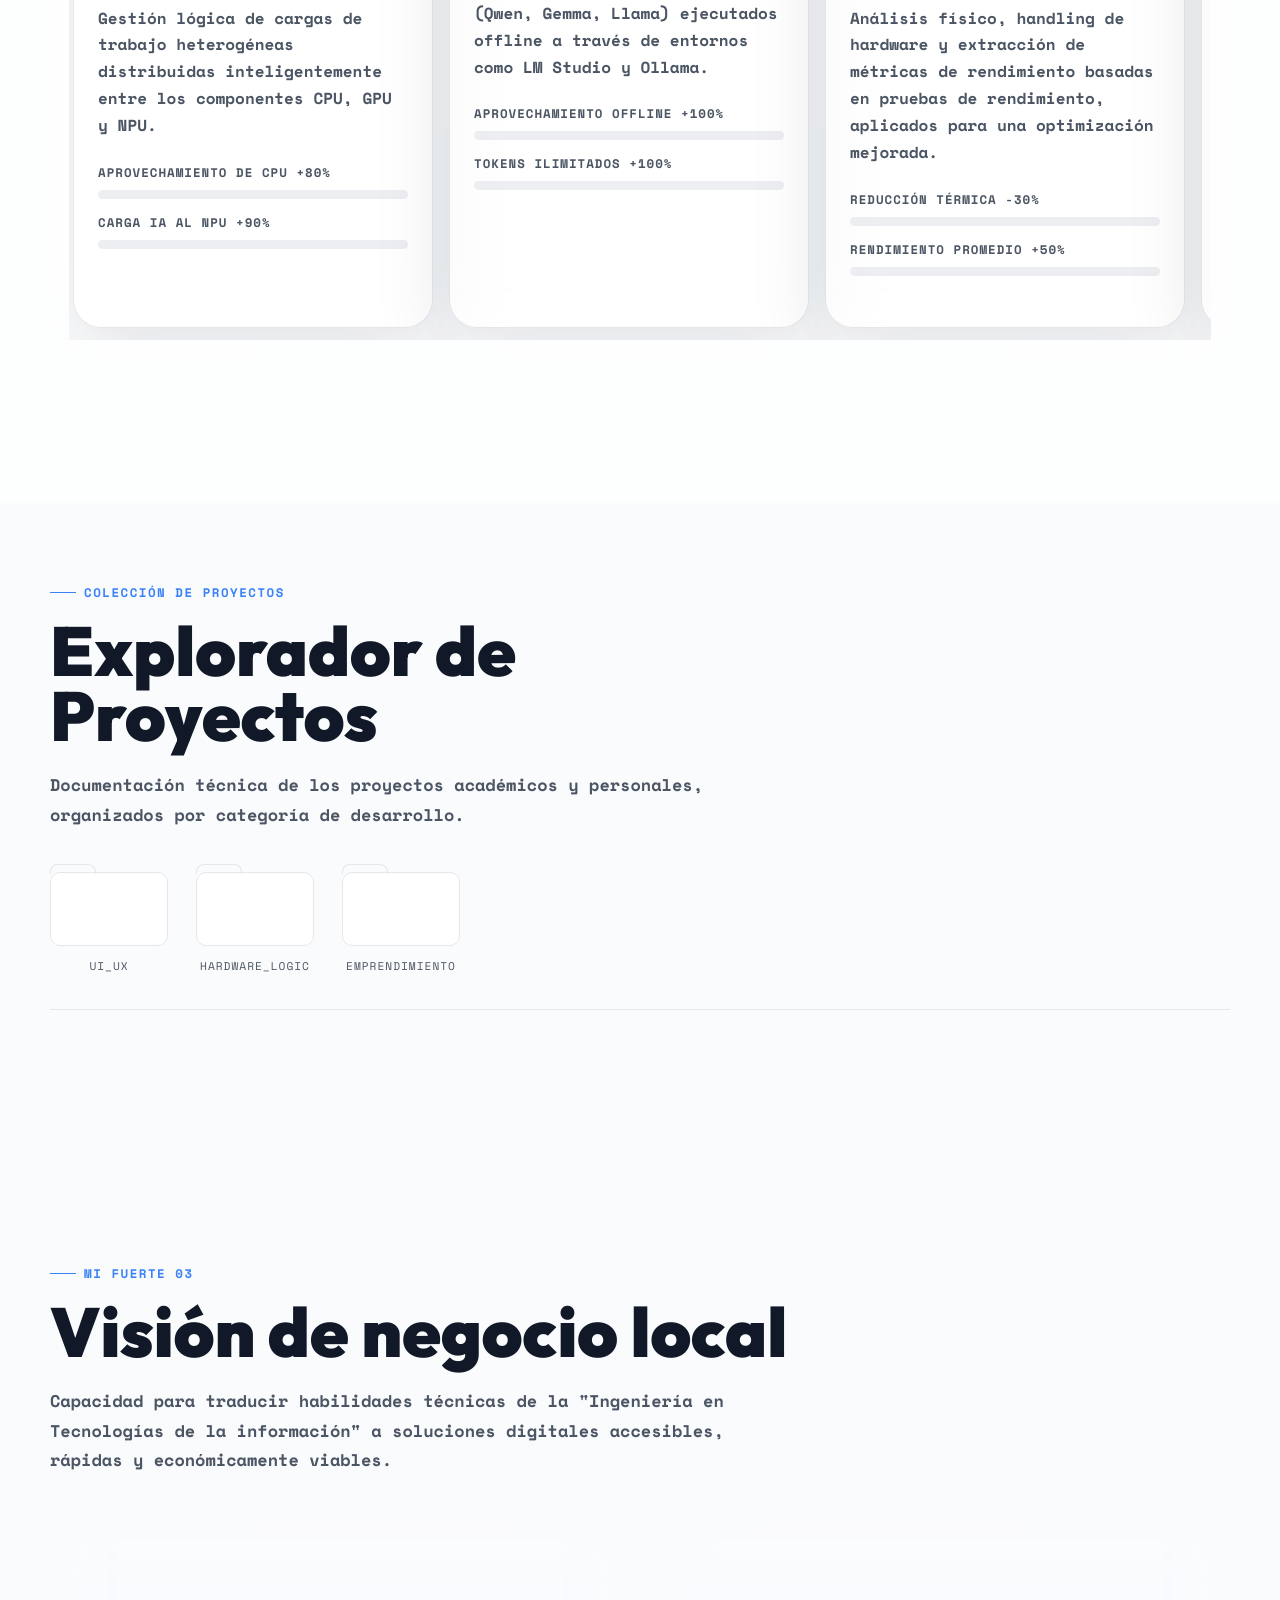
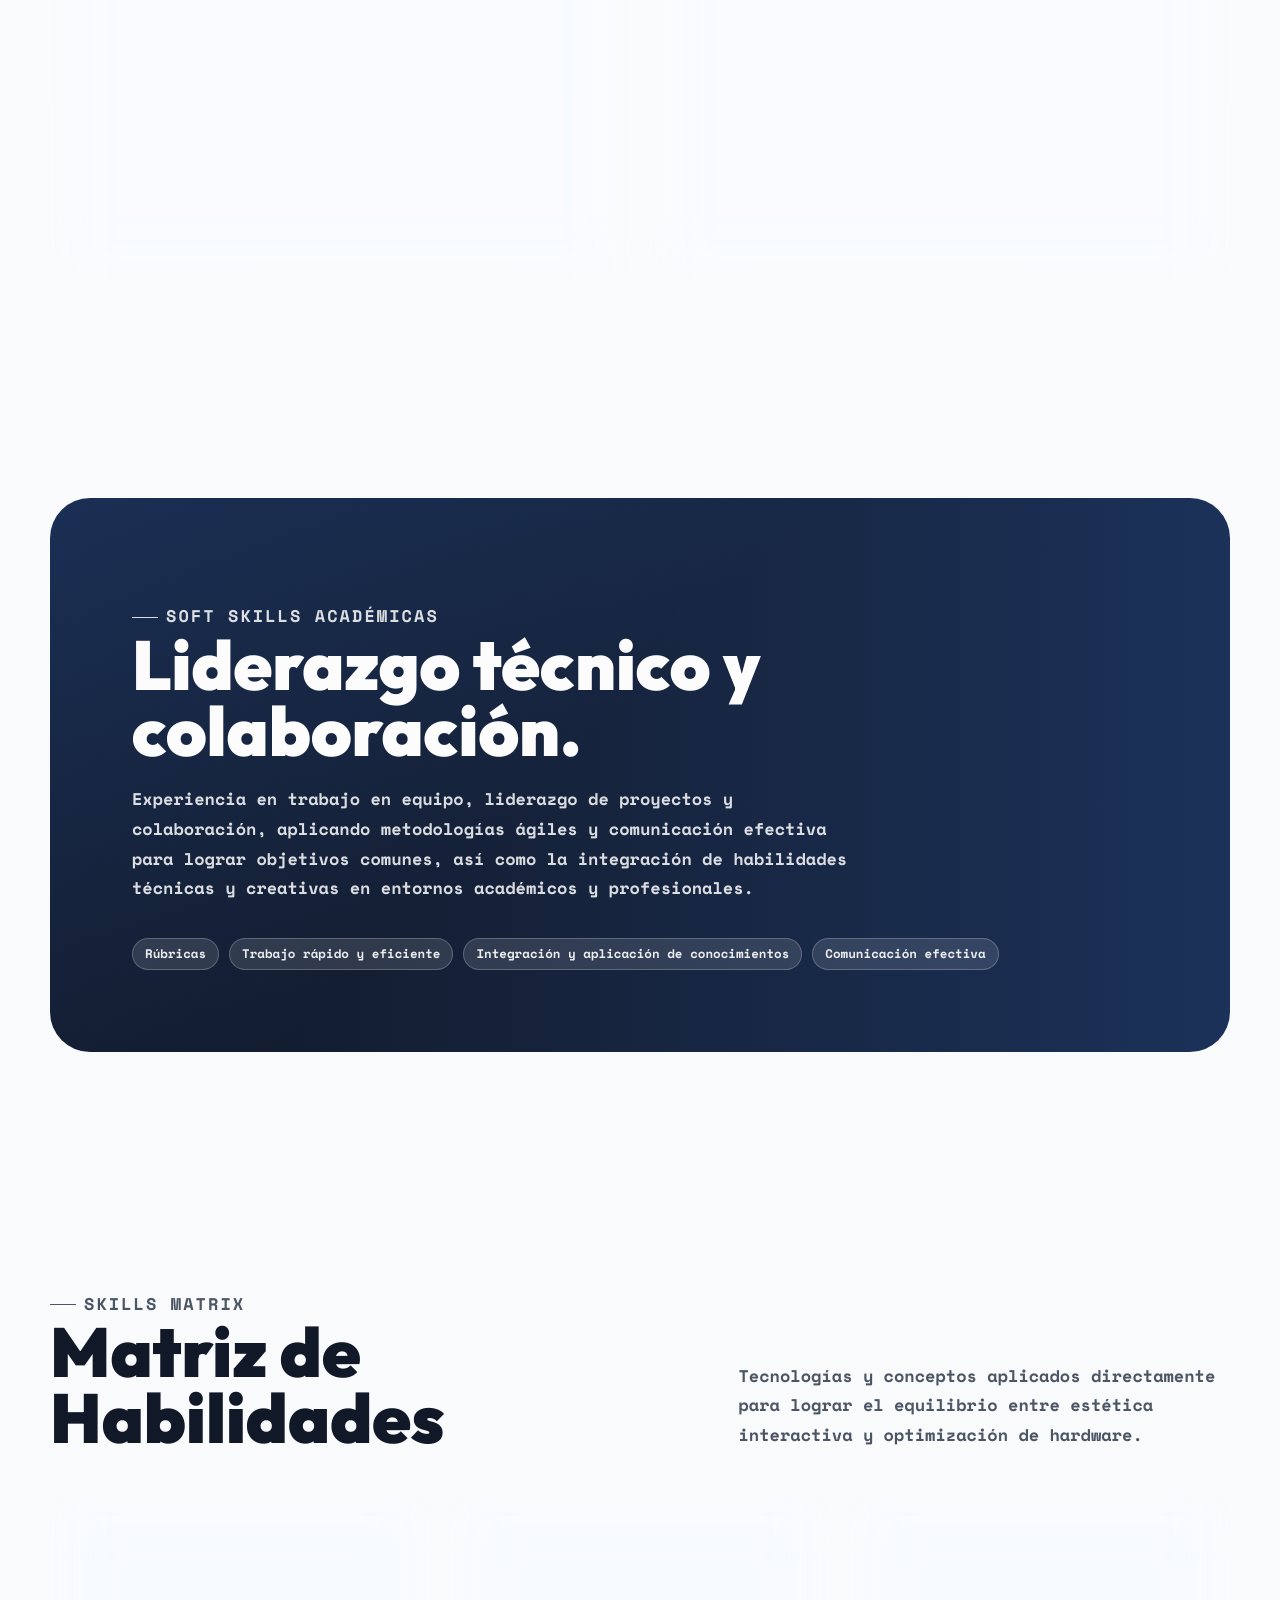
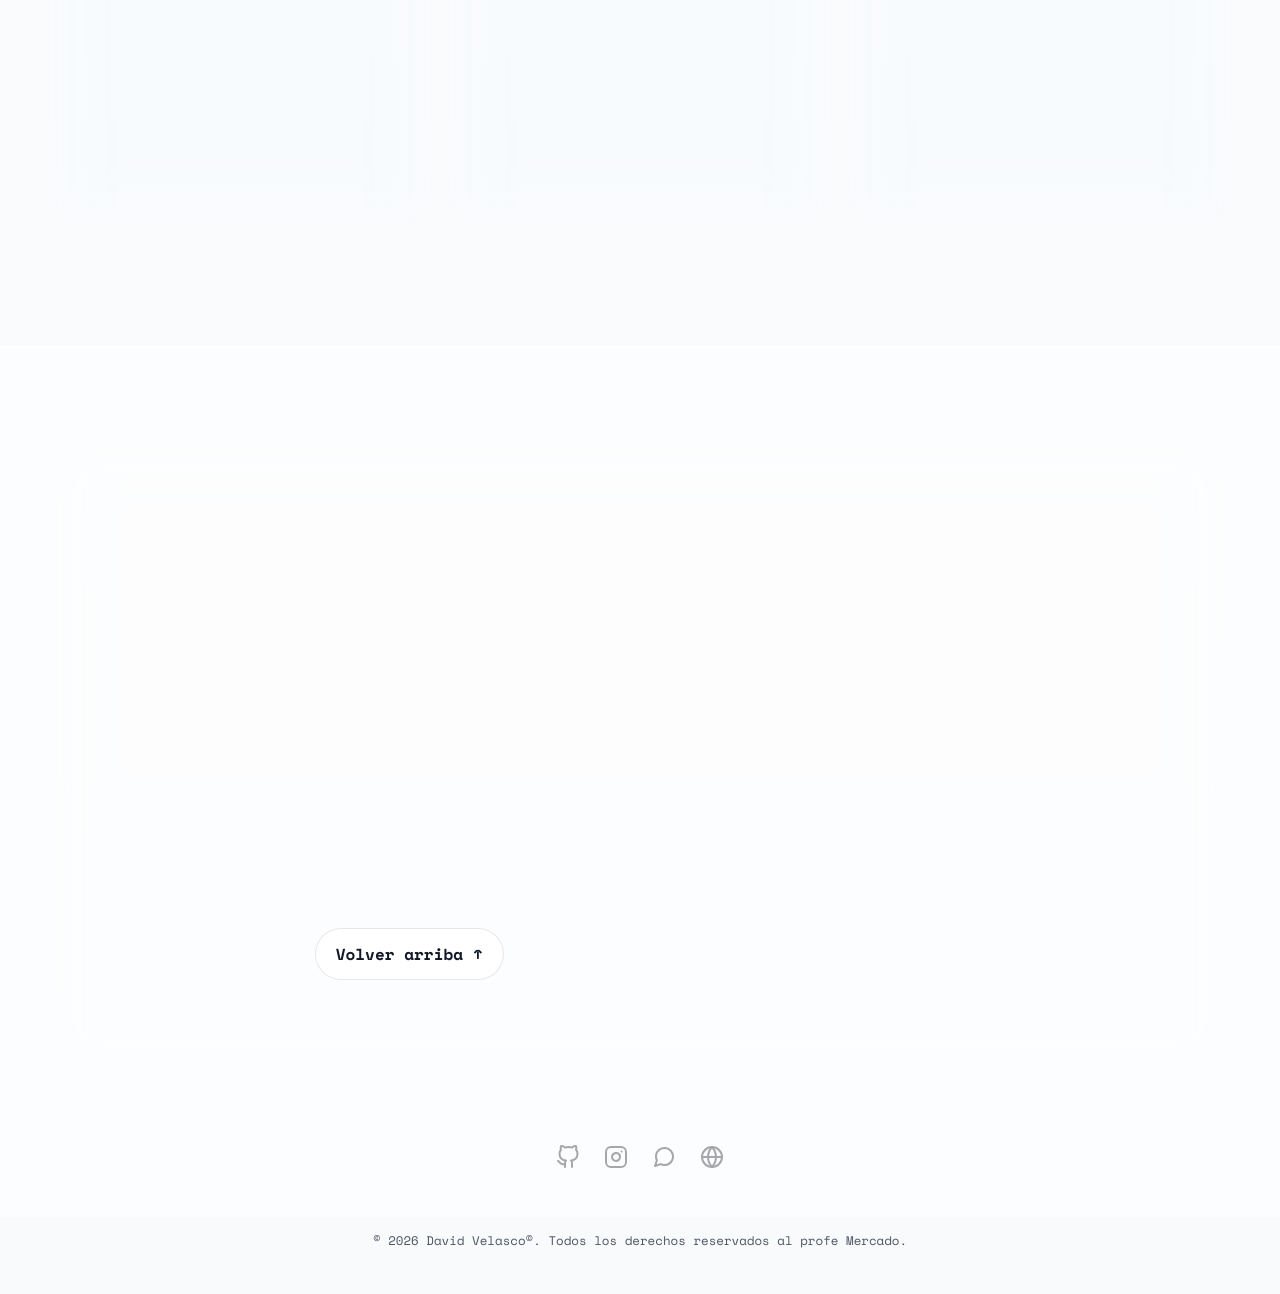
==== commit 2fc44dd2: "Update index.html" ====
--- a/index.html
+++ b/index.html
@@ -144,7 +144,7 @@
                 <a
                   class="btn"
                   href="https://velascoddavid.github.io/proyecTopicos/appM.html">
-                  <button type="button" aria-label="Reproducir demo">
+                  <button type="button" aria-label="Reproducir demo" class="btn" href="https://velascoddavid.github.io/proyecTopicos/appM.html">>
                     ▶
                   </button></a
                 >
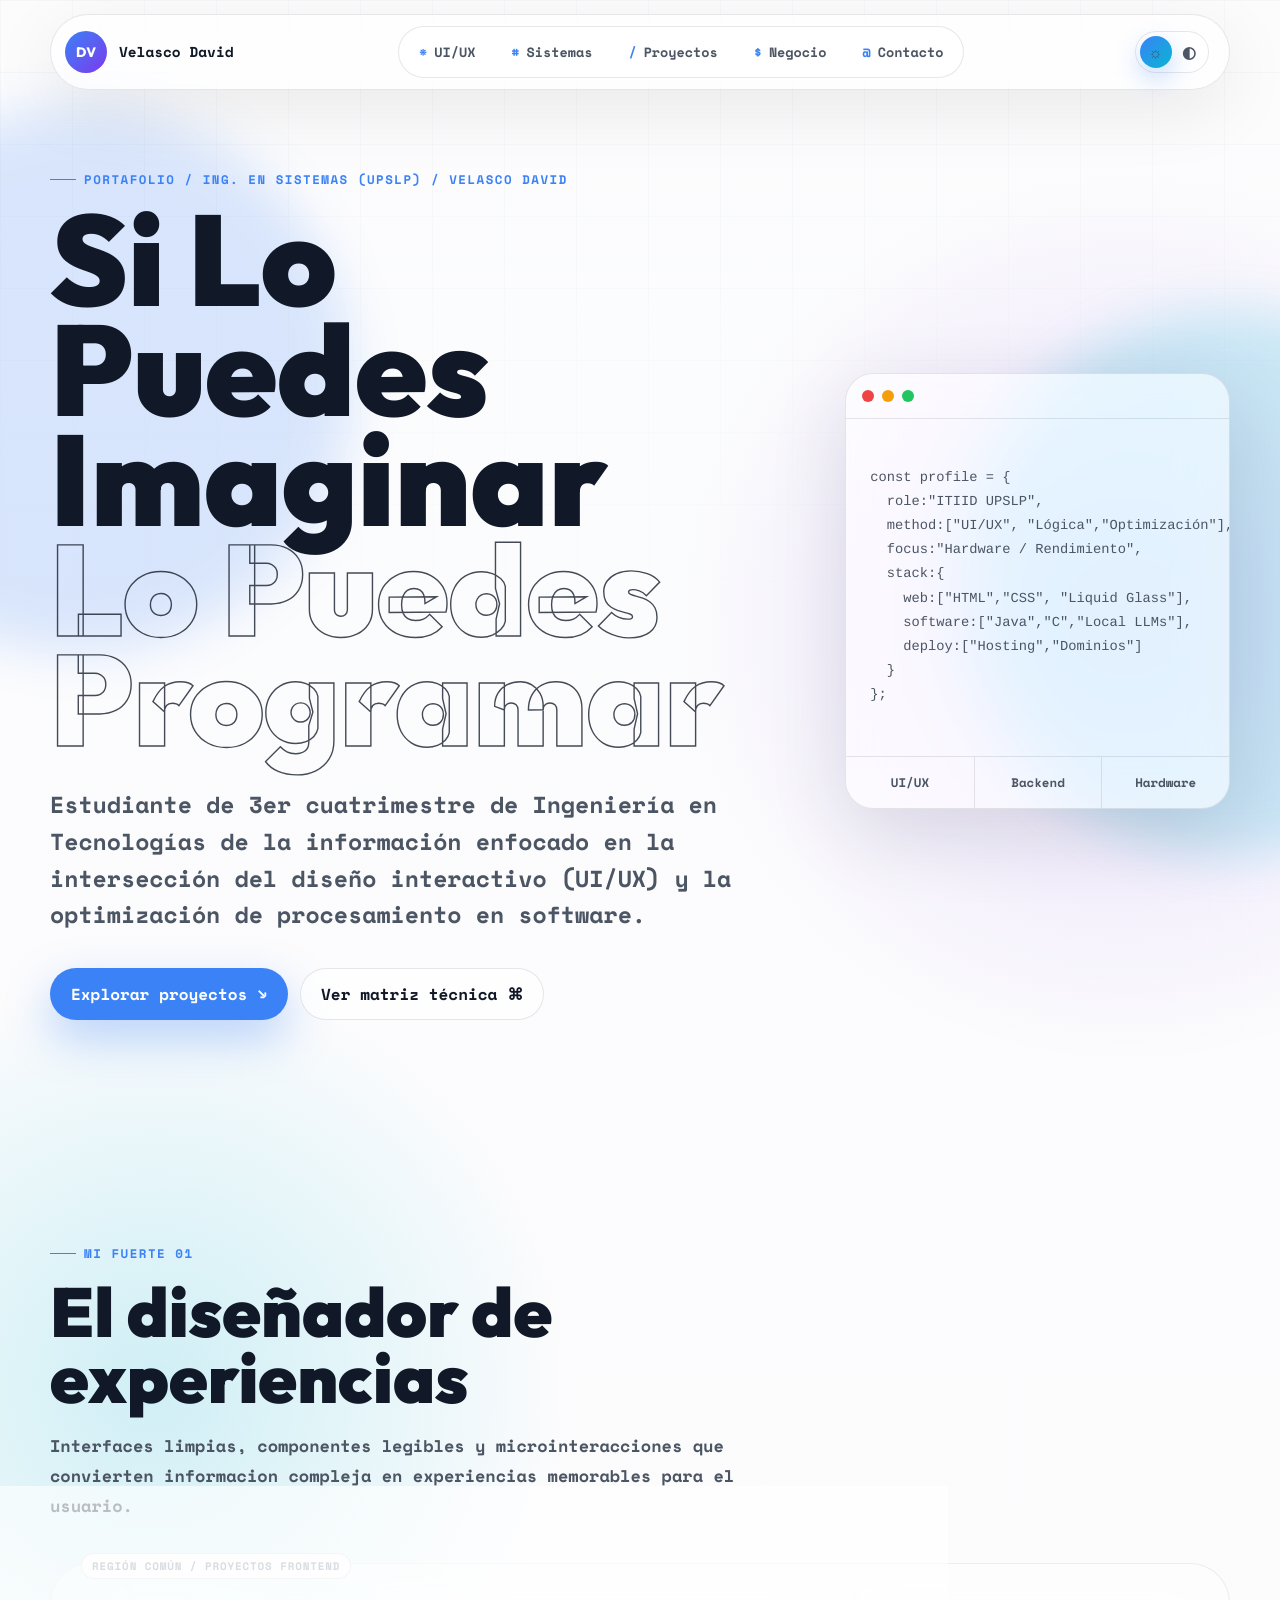
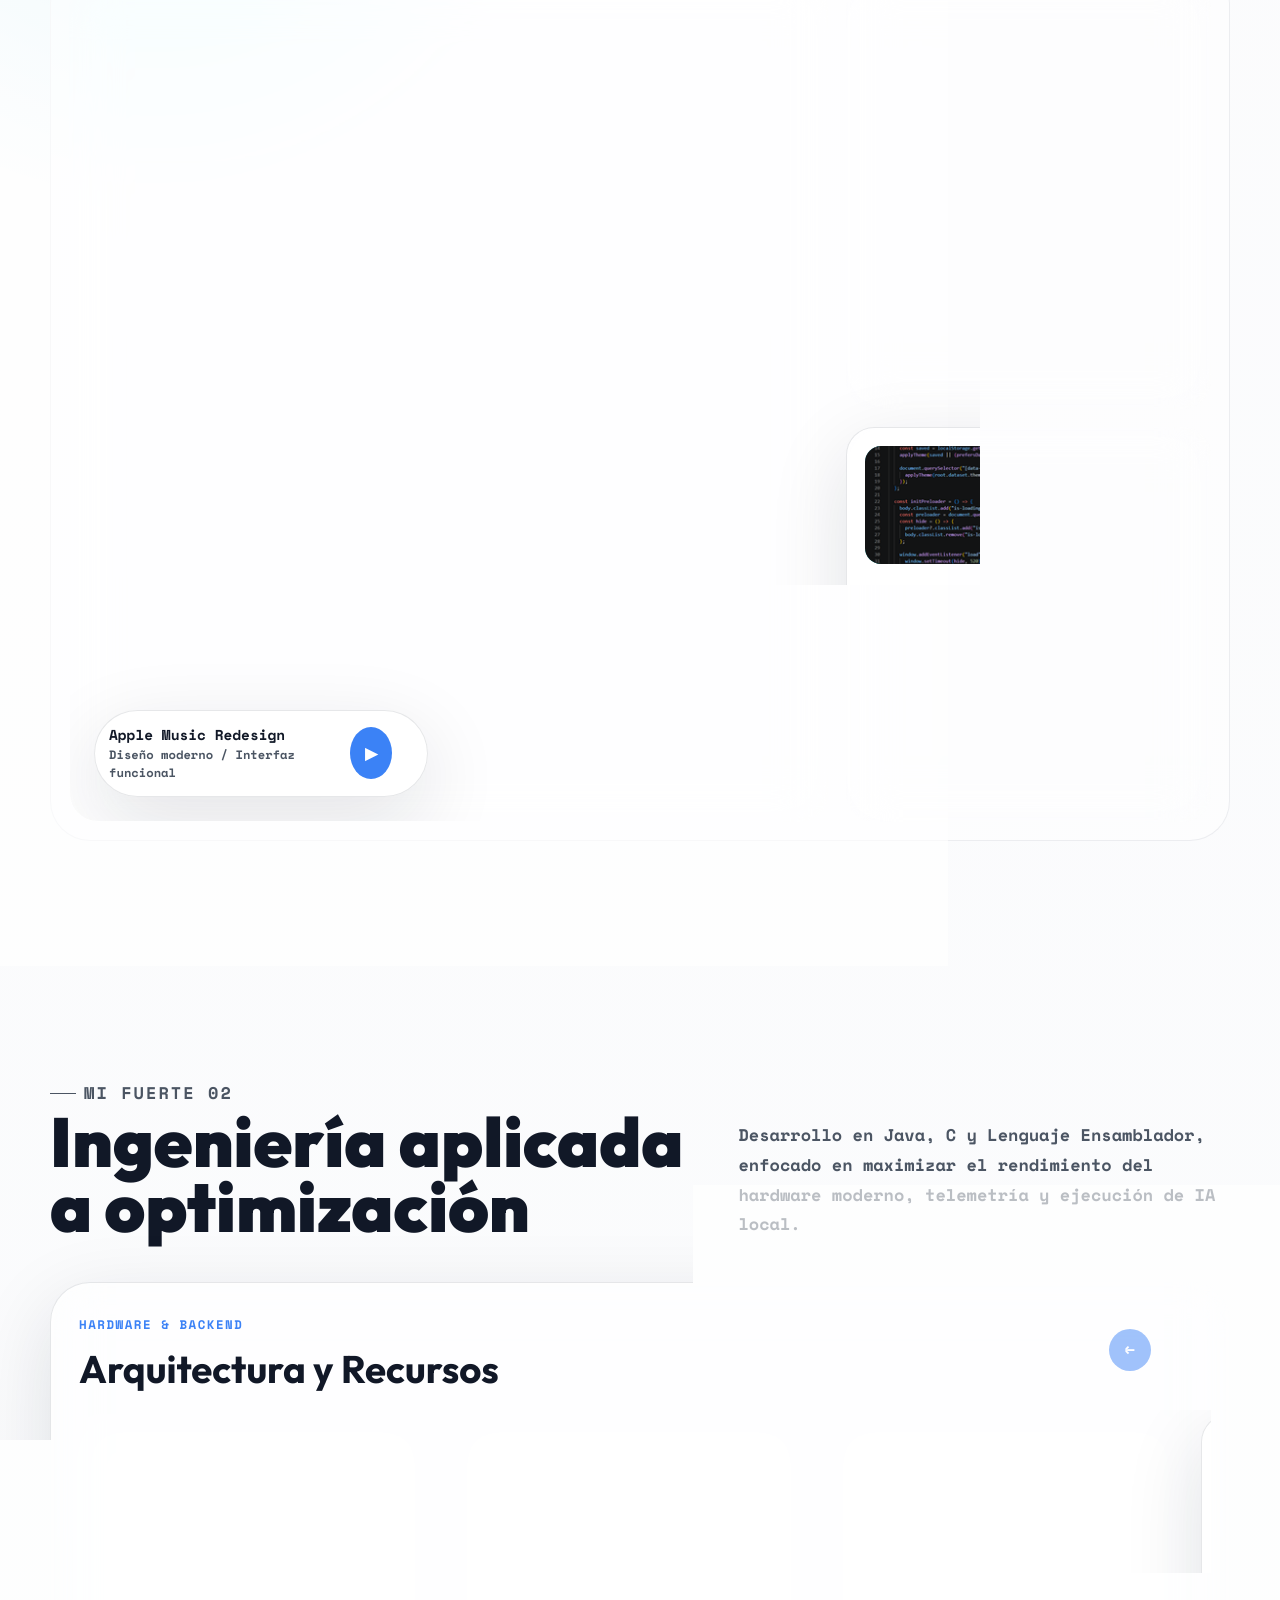
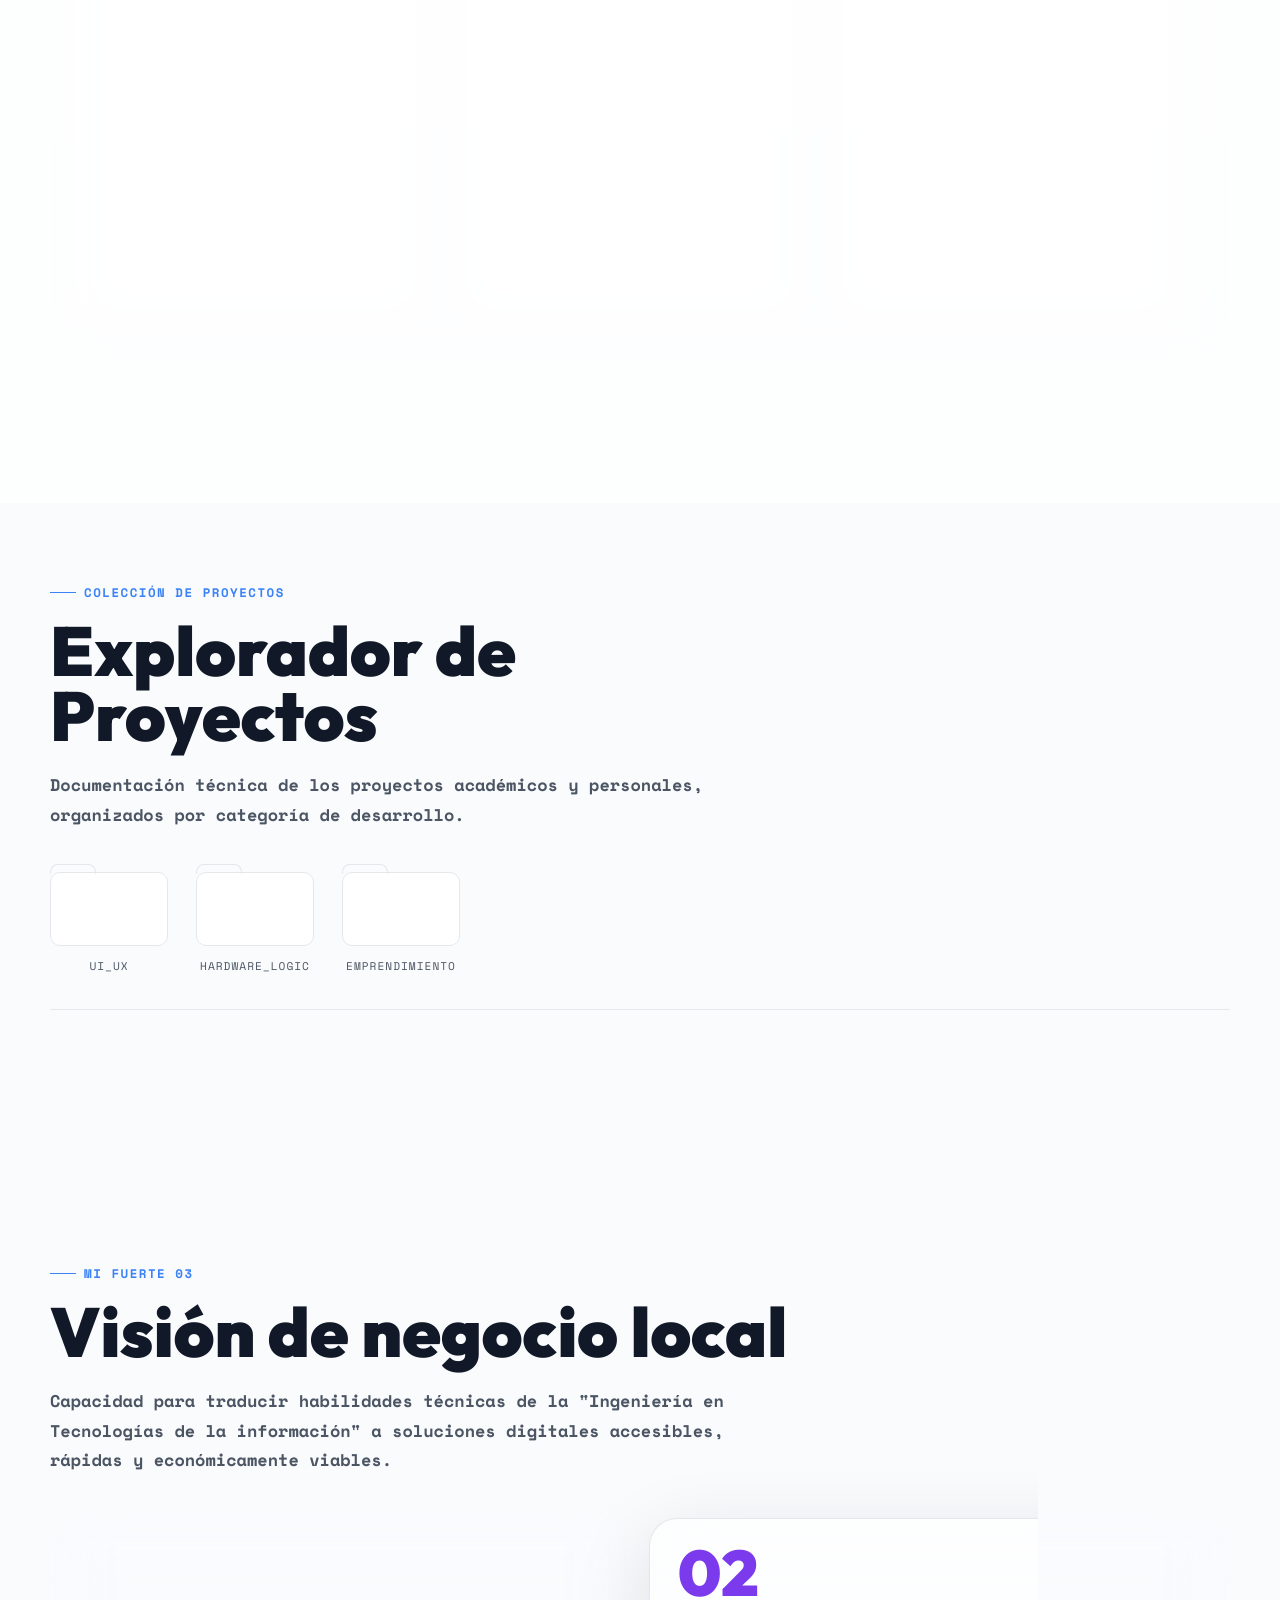
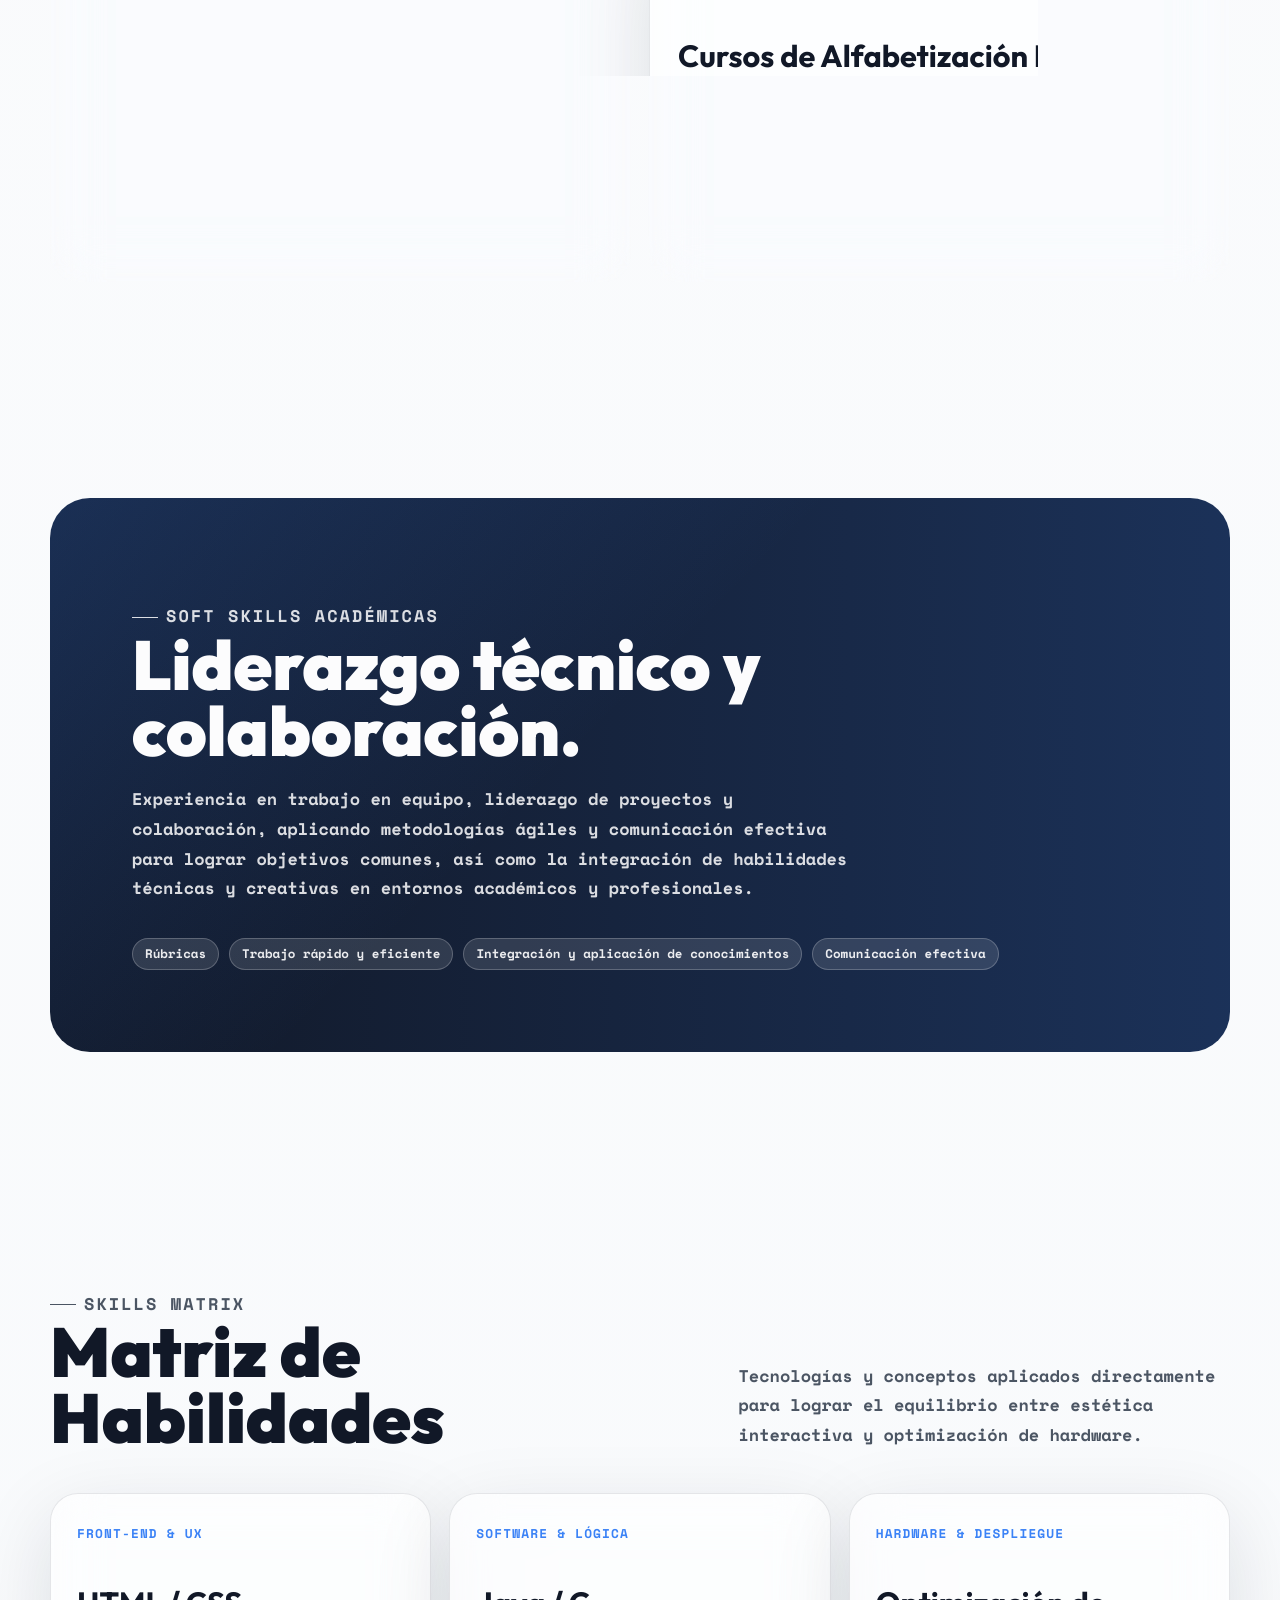
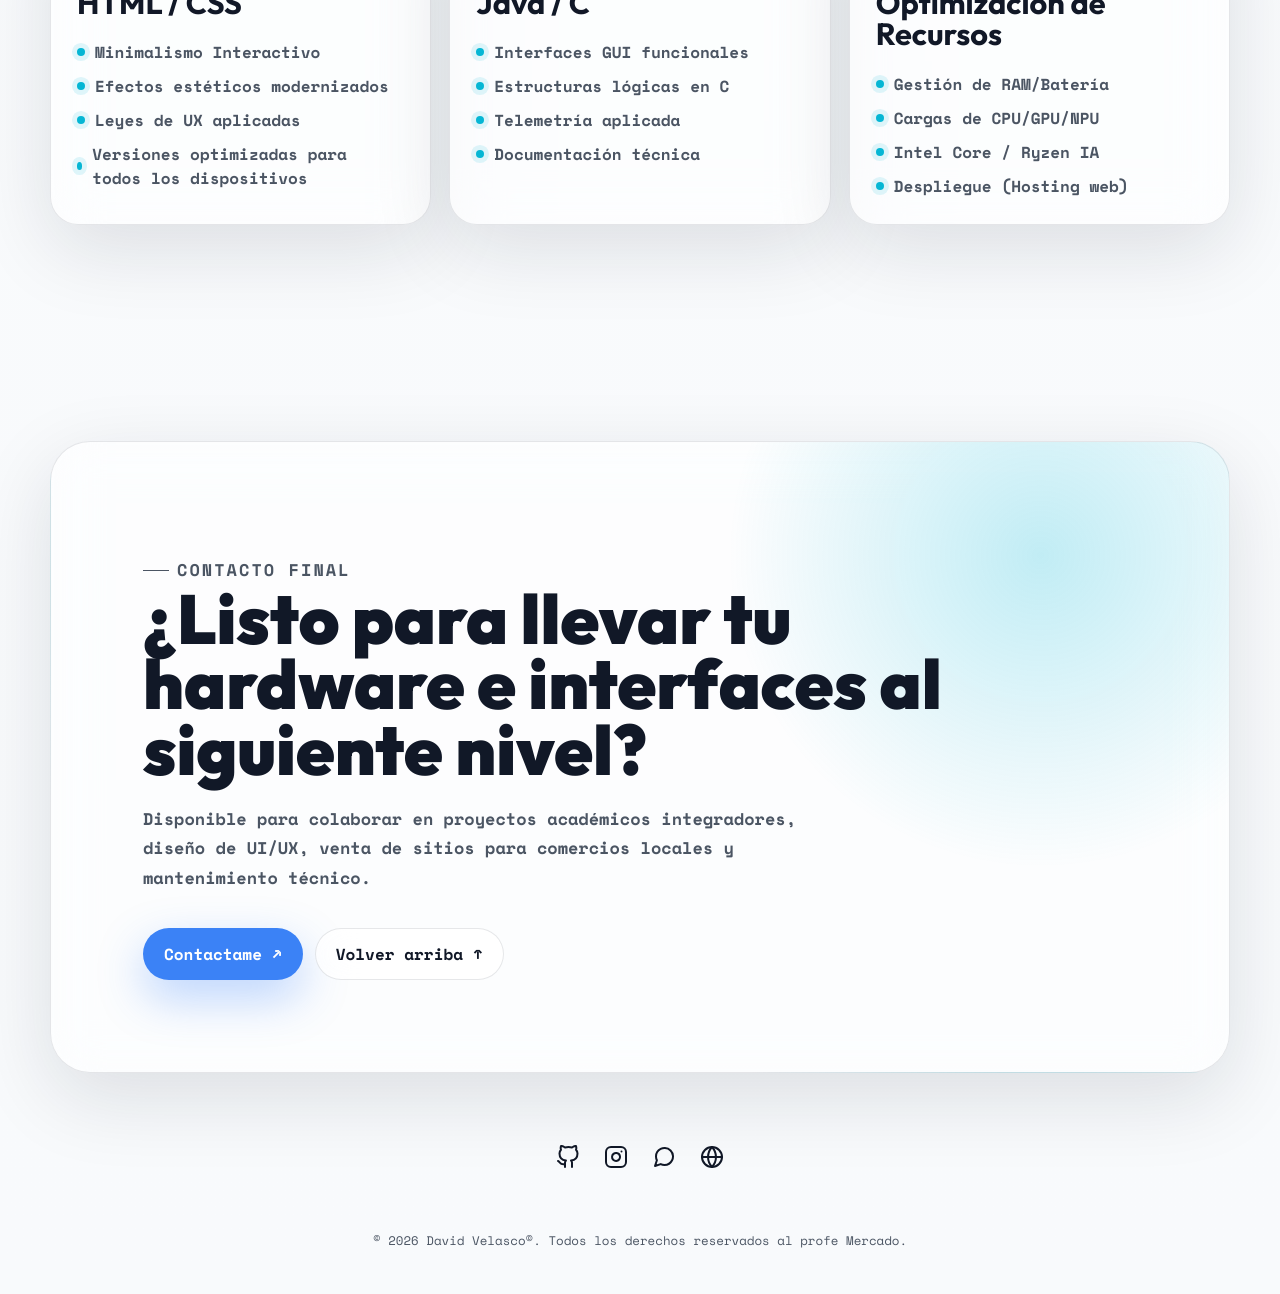
==== commit 18235ffd: "Update index.html" ====
--- a/index.html
+++ b/index.html
@@ -144,7 +144,7 @@
                 <a
                   class="btn"
                   href="https://velascoddavid.github.io/proyecTopicos/appM.html">
-                  <button type="button" aria-label="Reproducir demo" class="btn" href="https://velascoddavid.github.io/proyecTopicos/appM.html">>
+                  <button type="button" aria-label="Reproducir demo" class="btn" href="https://velascoddavid.github.io/proyecTopicos/appM.html">
                     ▶
                   </button></a
                 >
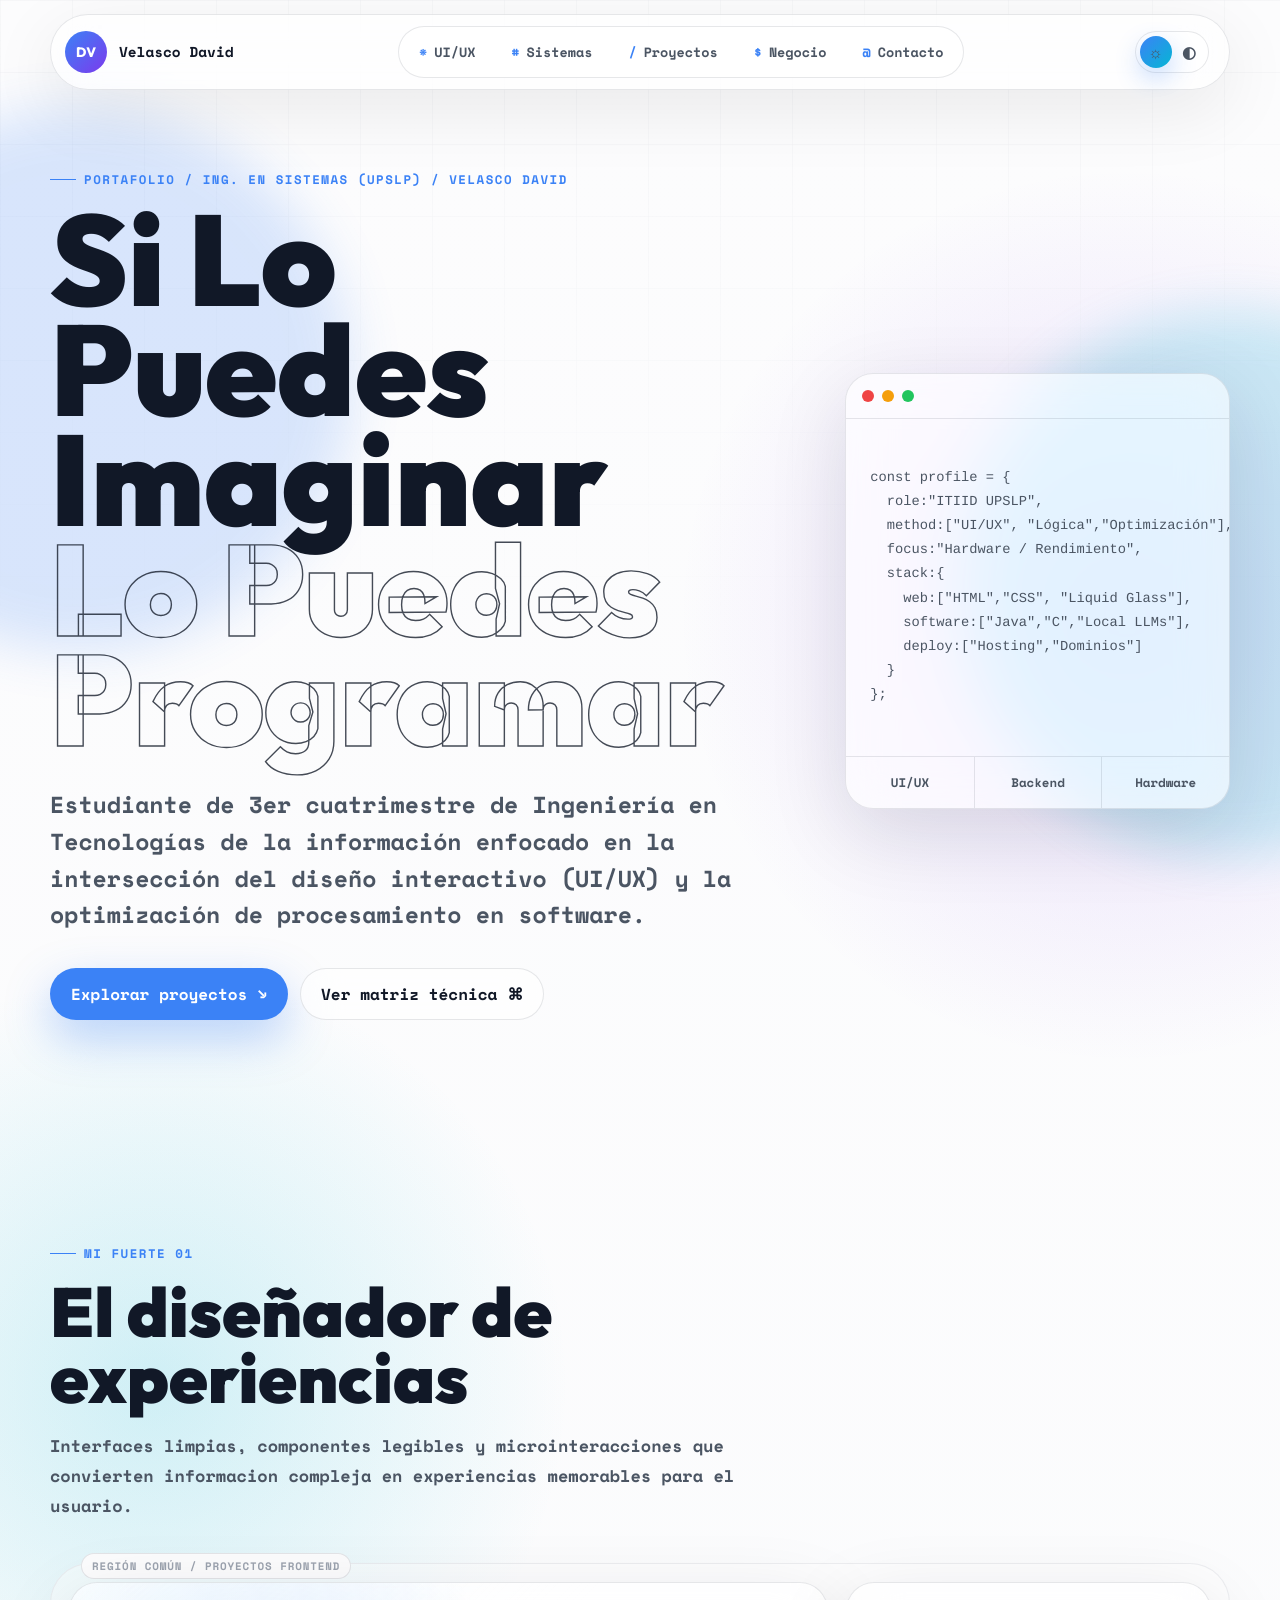
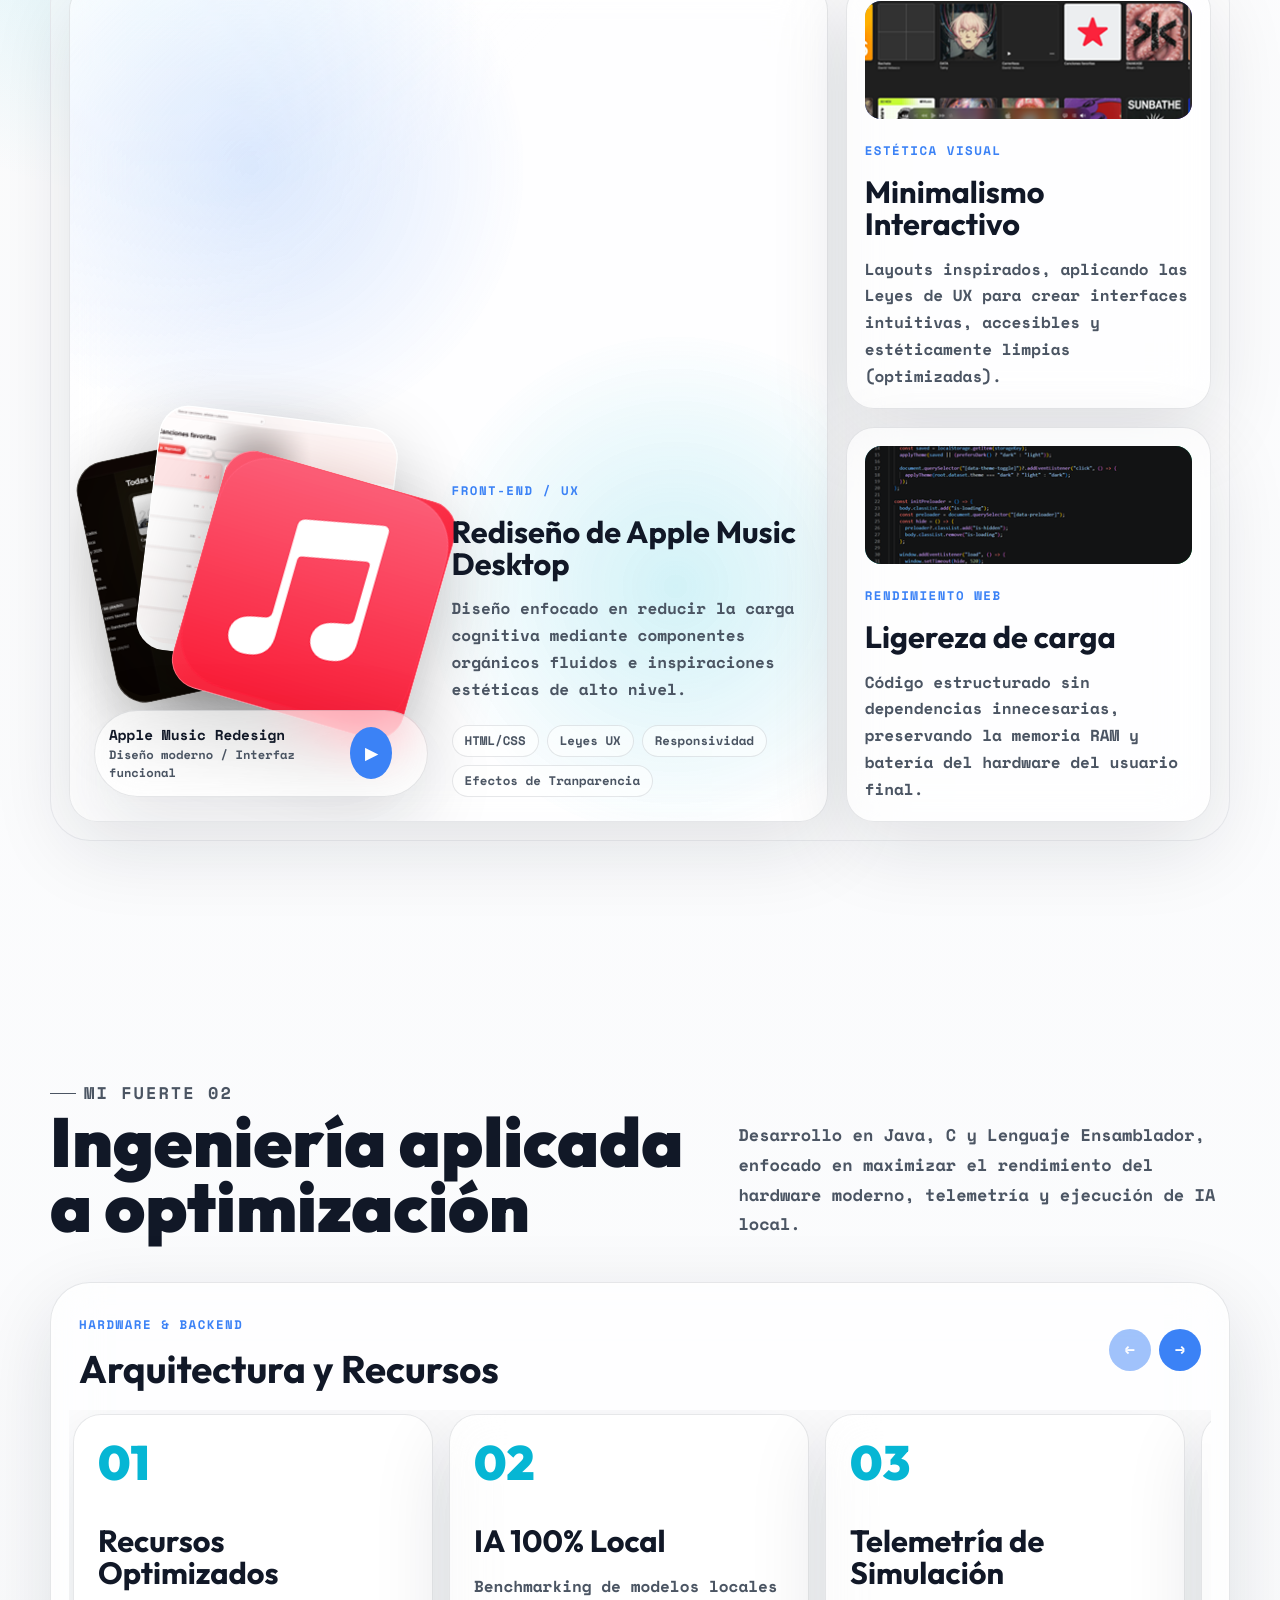
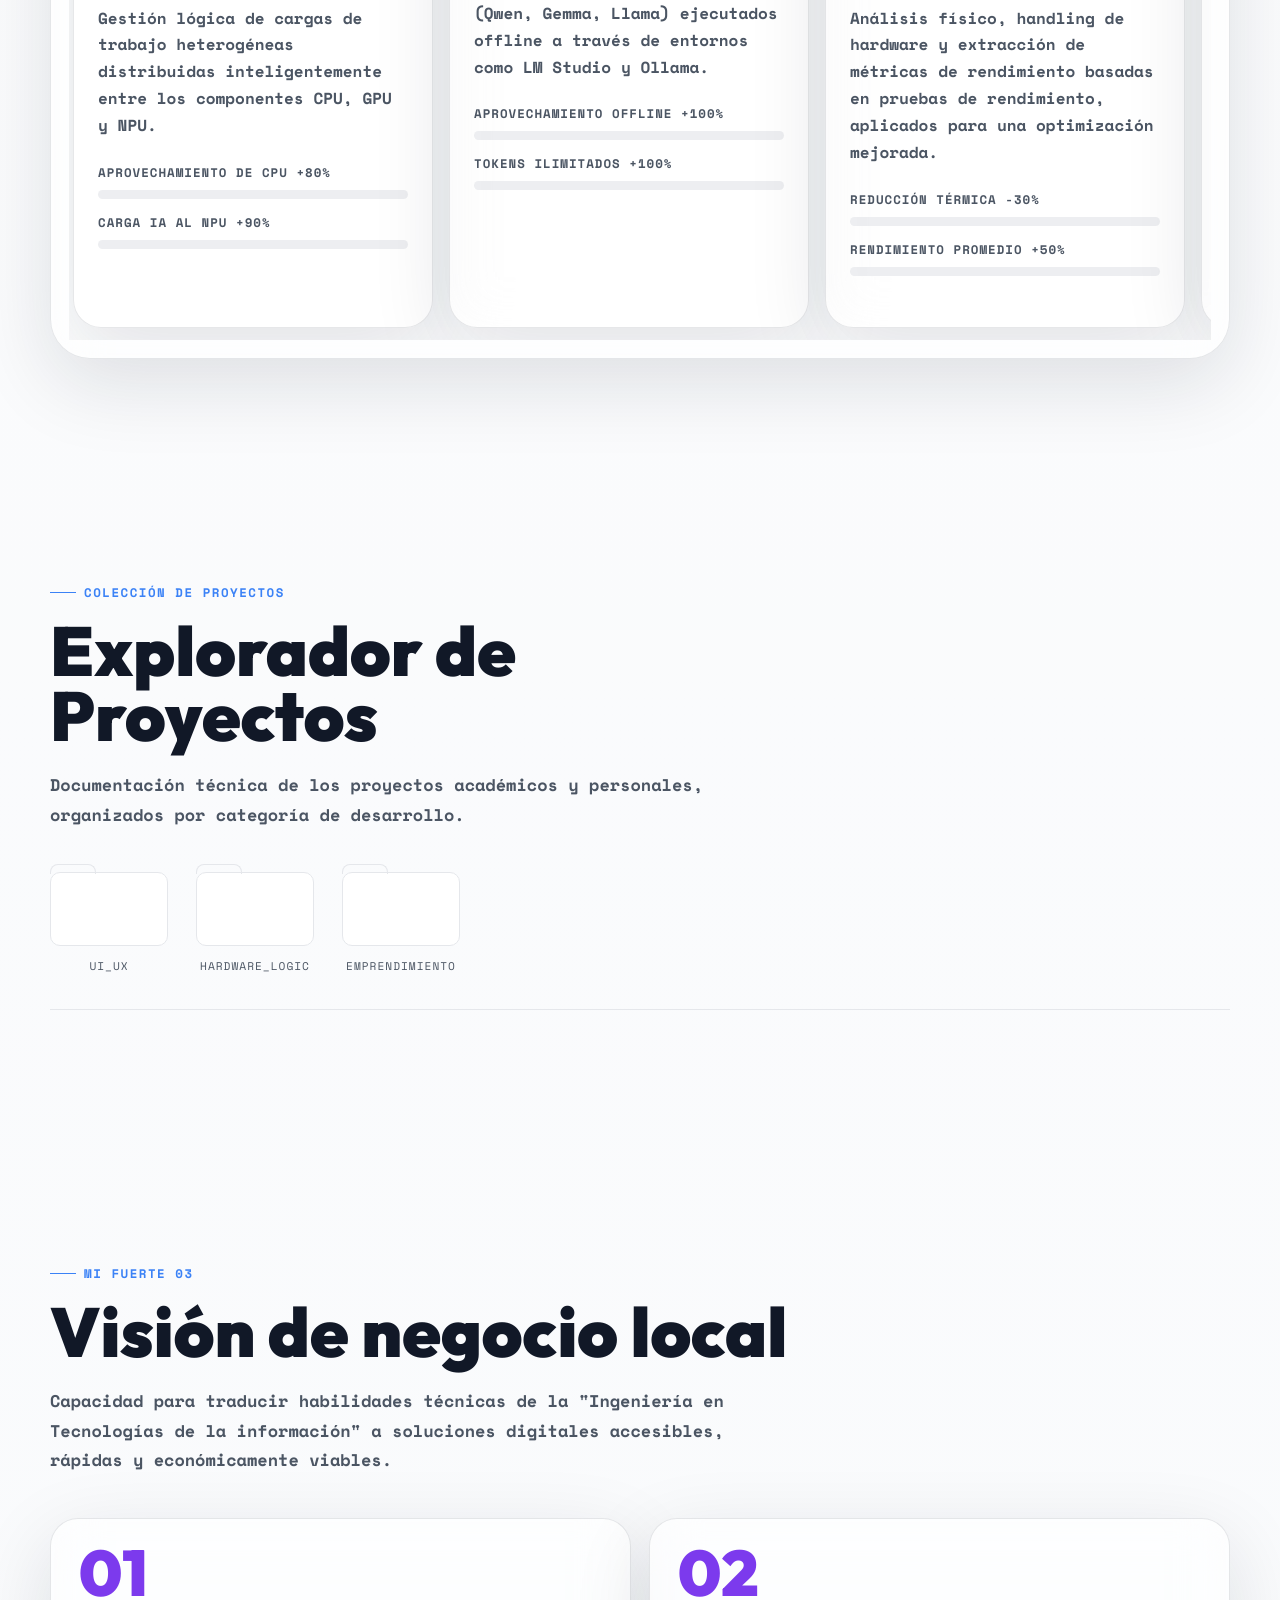
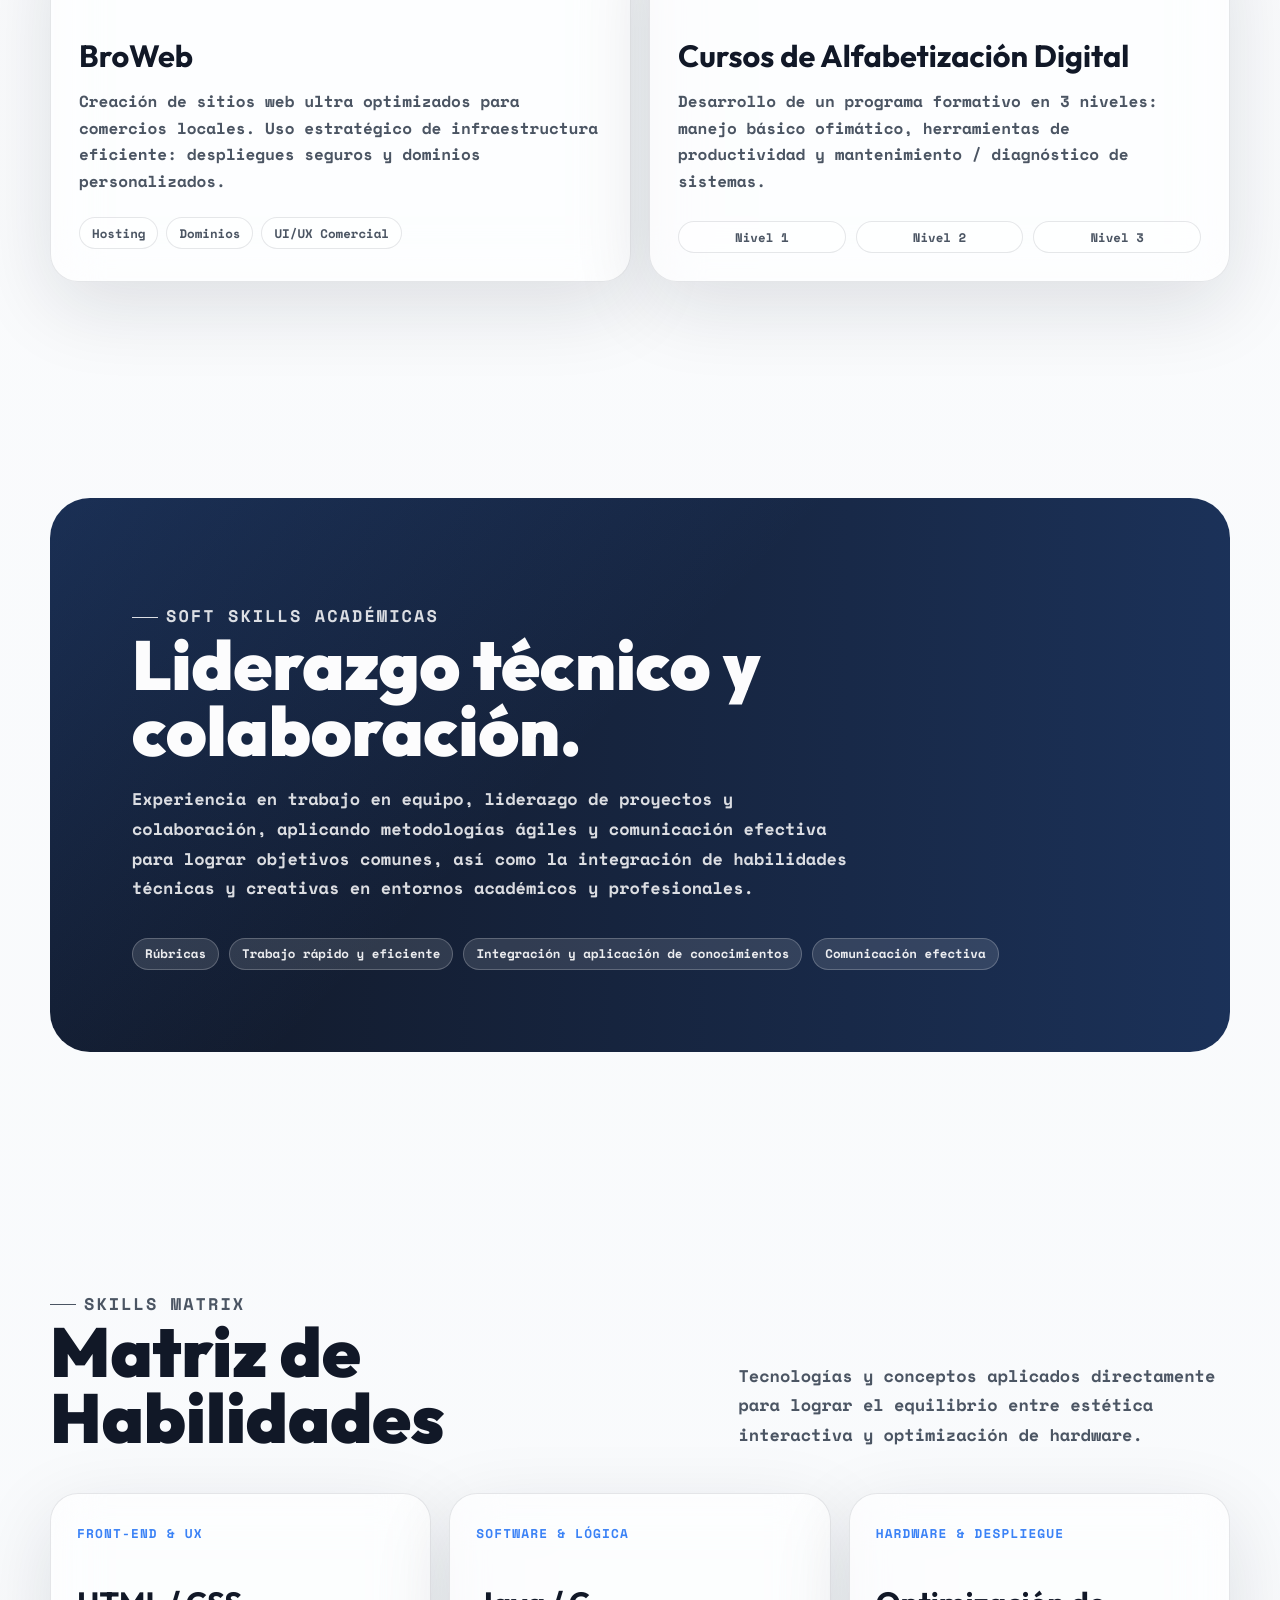
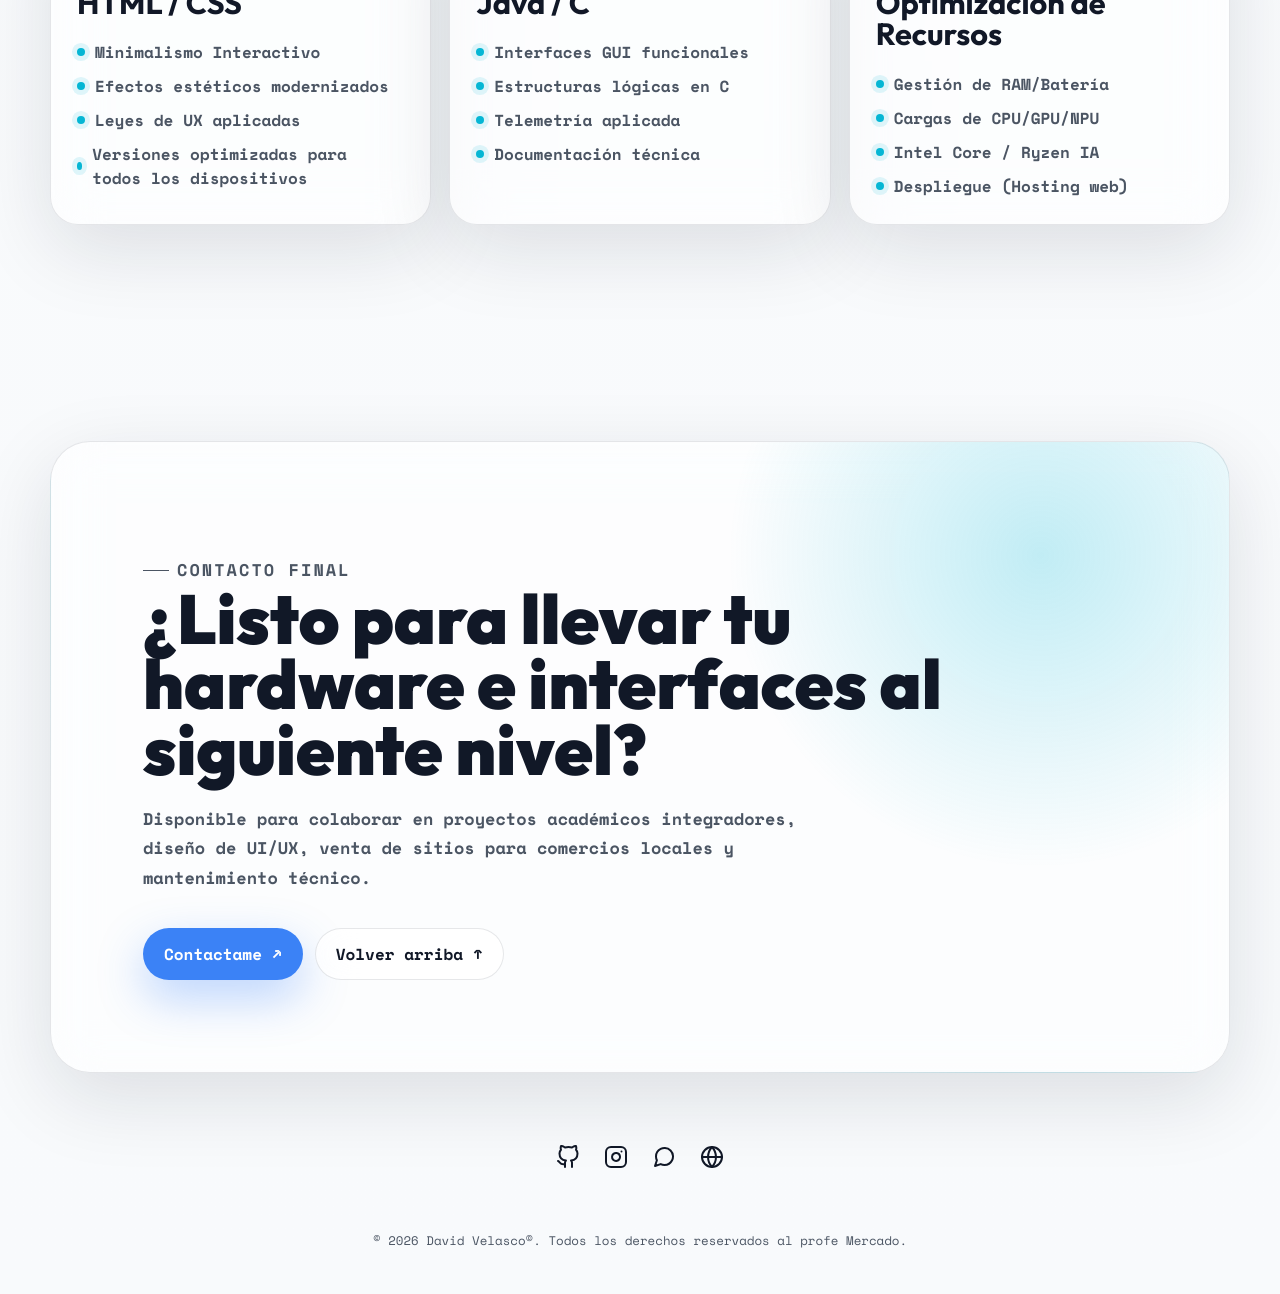
==== commit bab41ae7: "Update index.html" ====
--- a/index.html
+++ b/index.html
@@ -7,7 +7,7 @@
       name="description"
       content="Portafolio digital de David Velasco, estudiante de Ingeniería en Sistemas en UPSLP enfocado en UI/UX, optimización de hardware y desarrollo lógico."
     />
-    <title>David Velasco | Ingeniería en Sistemas</title>
+    <title>David Velasco Portafolio</title>
     <link rel="preconnect" href="https://fonts.googleapis.com" />
     <link rel="preconnect" href="https://fonts.gstatic.com" crossorigin />
     <link
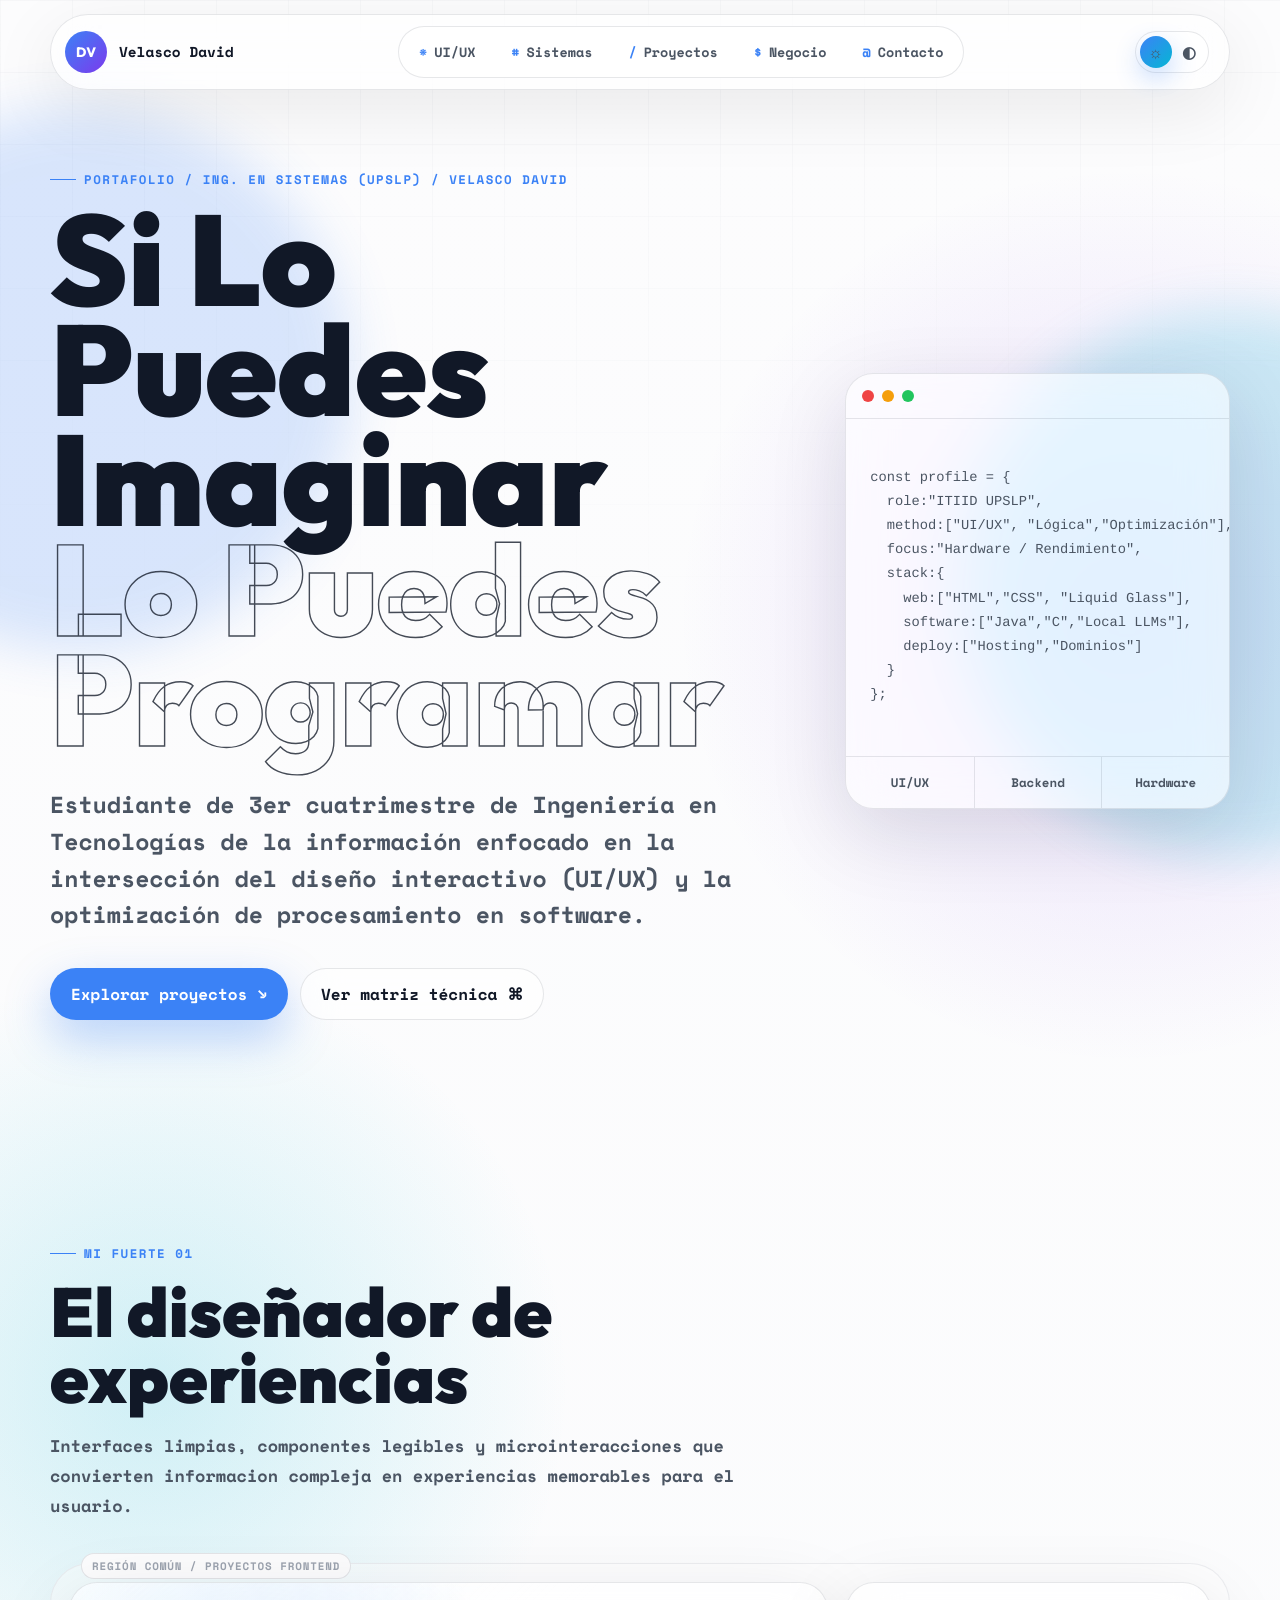
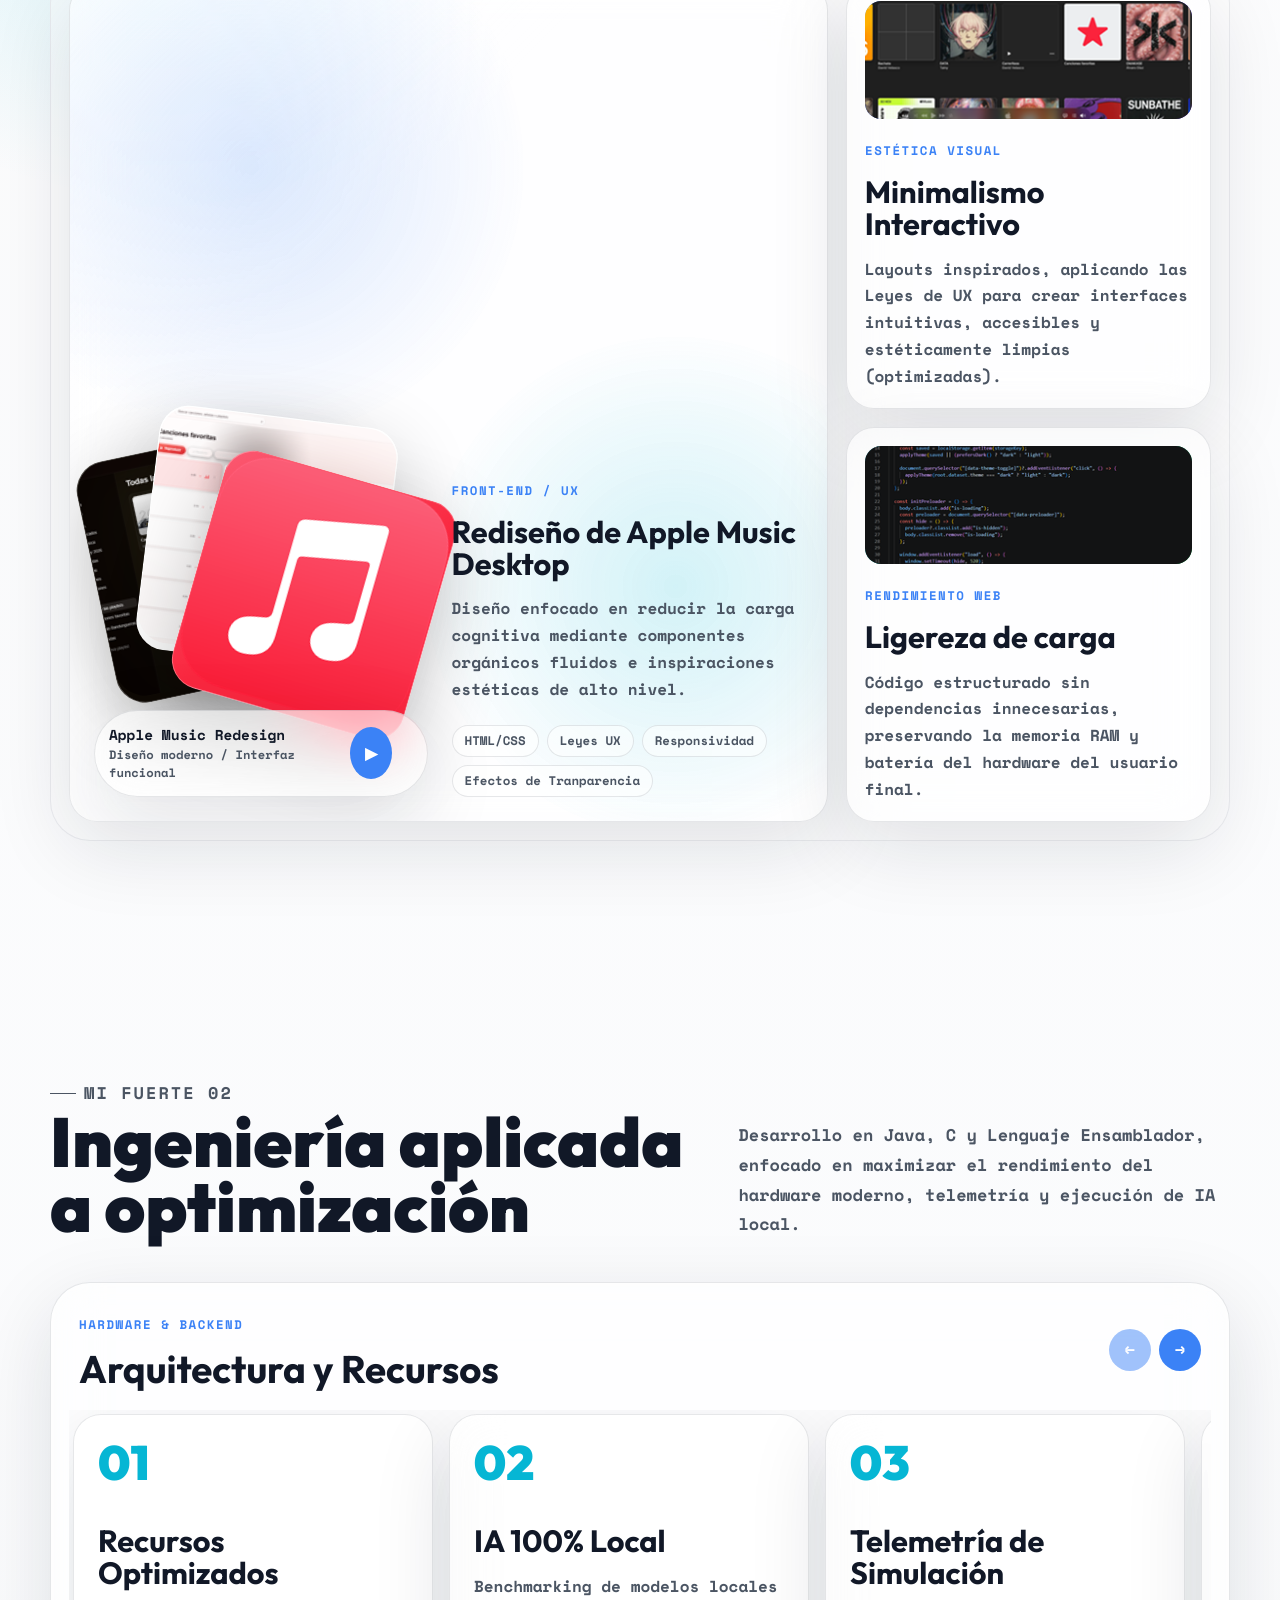
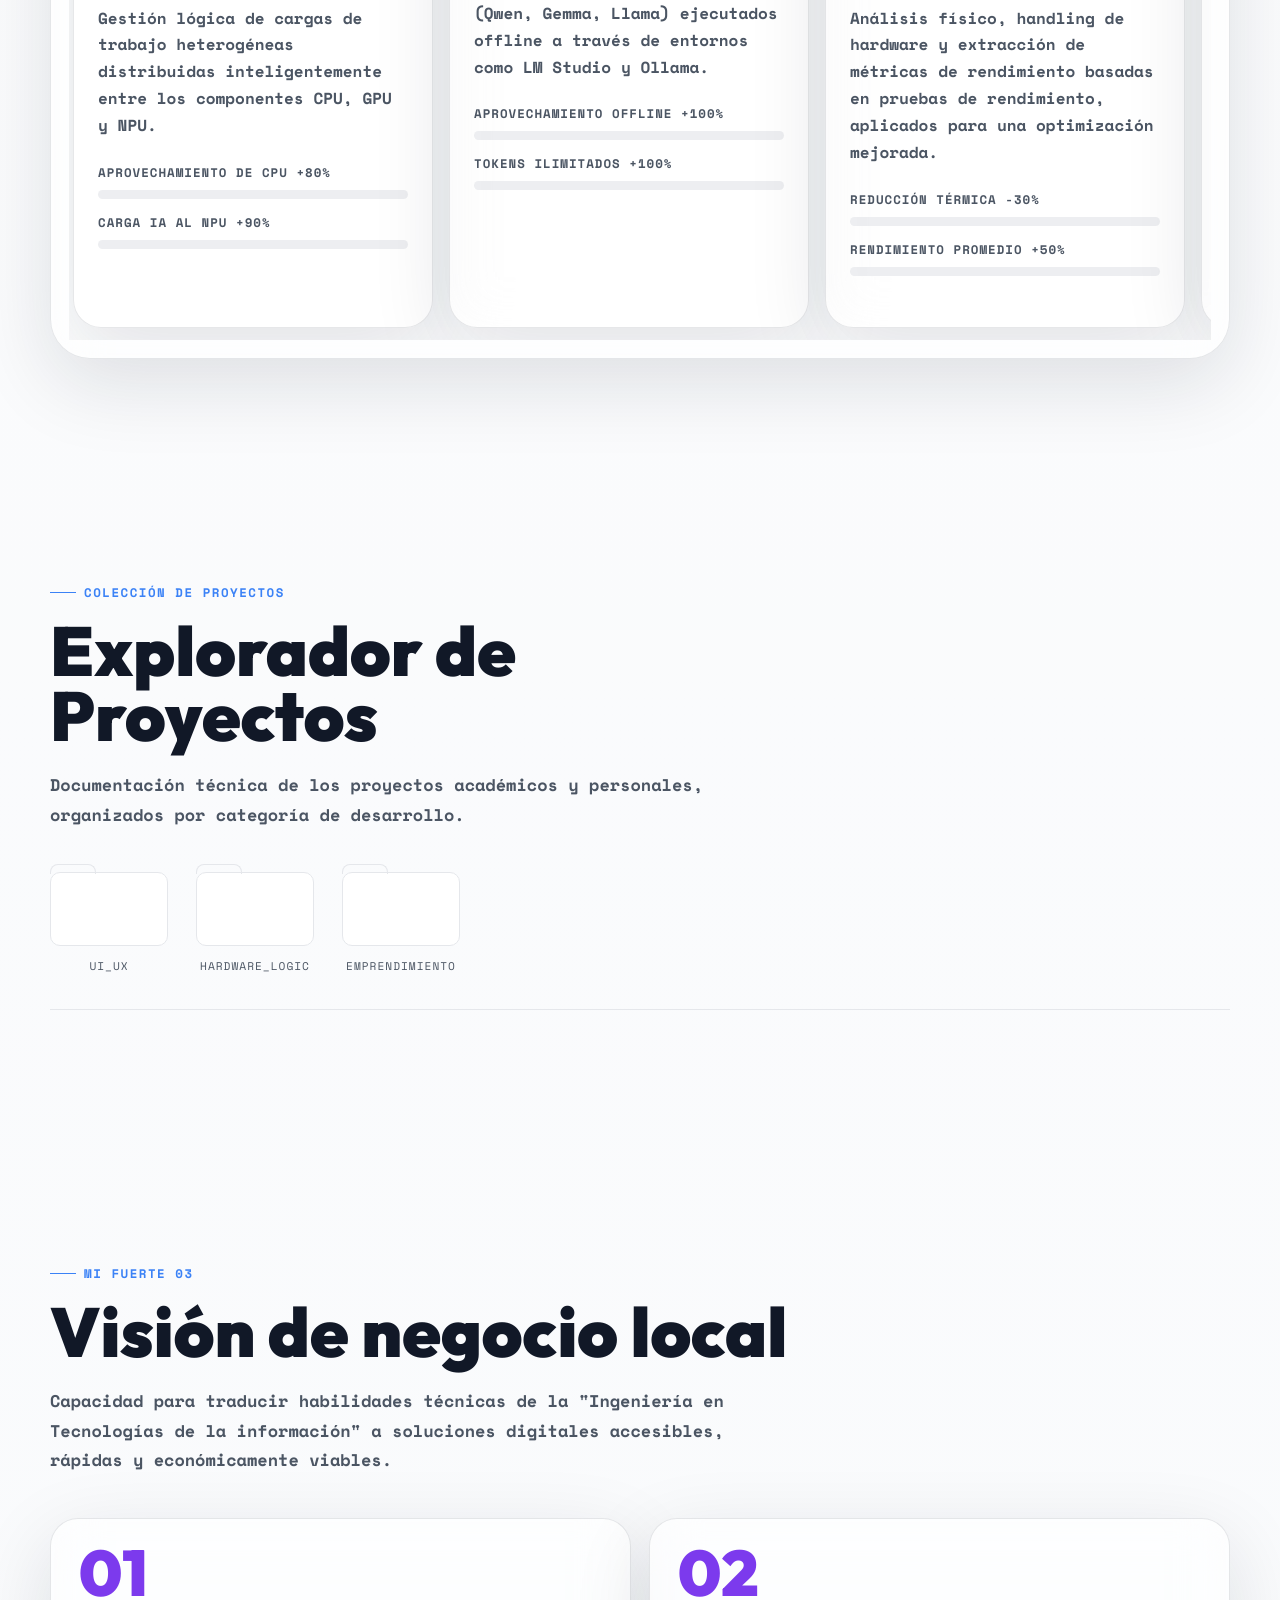
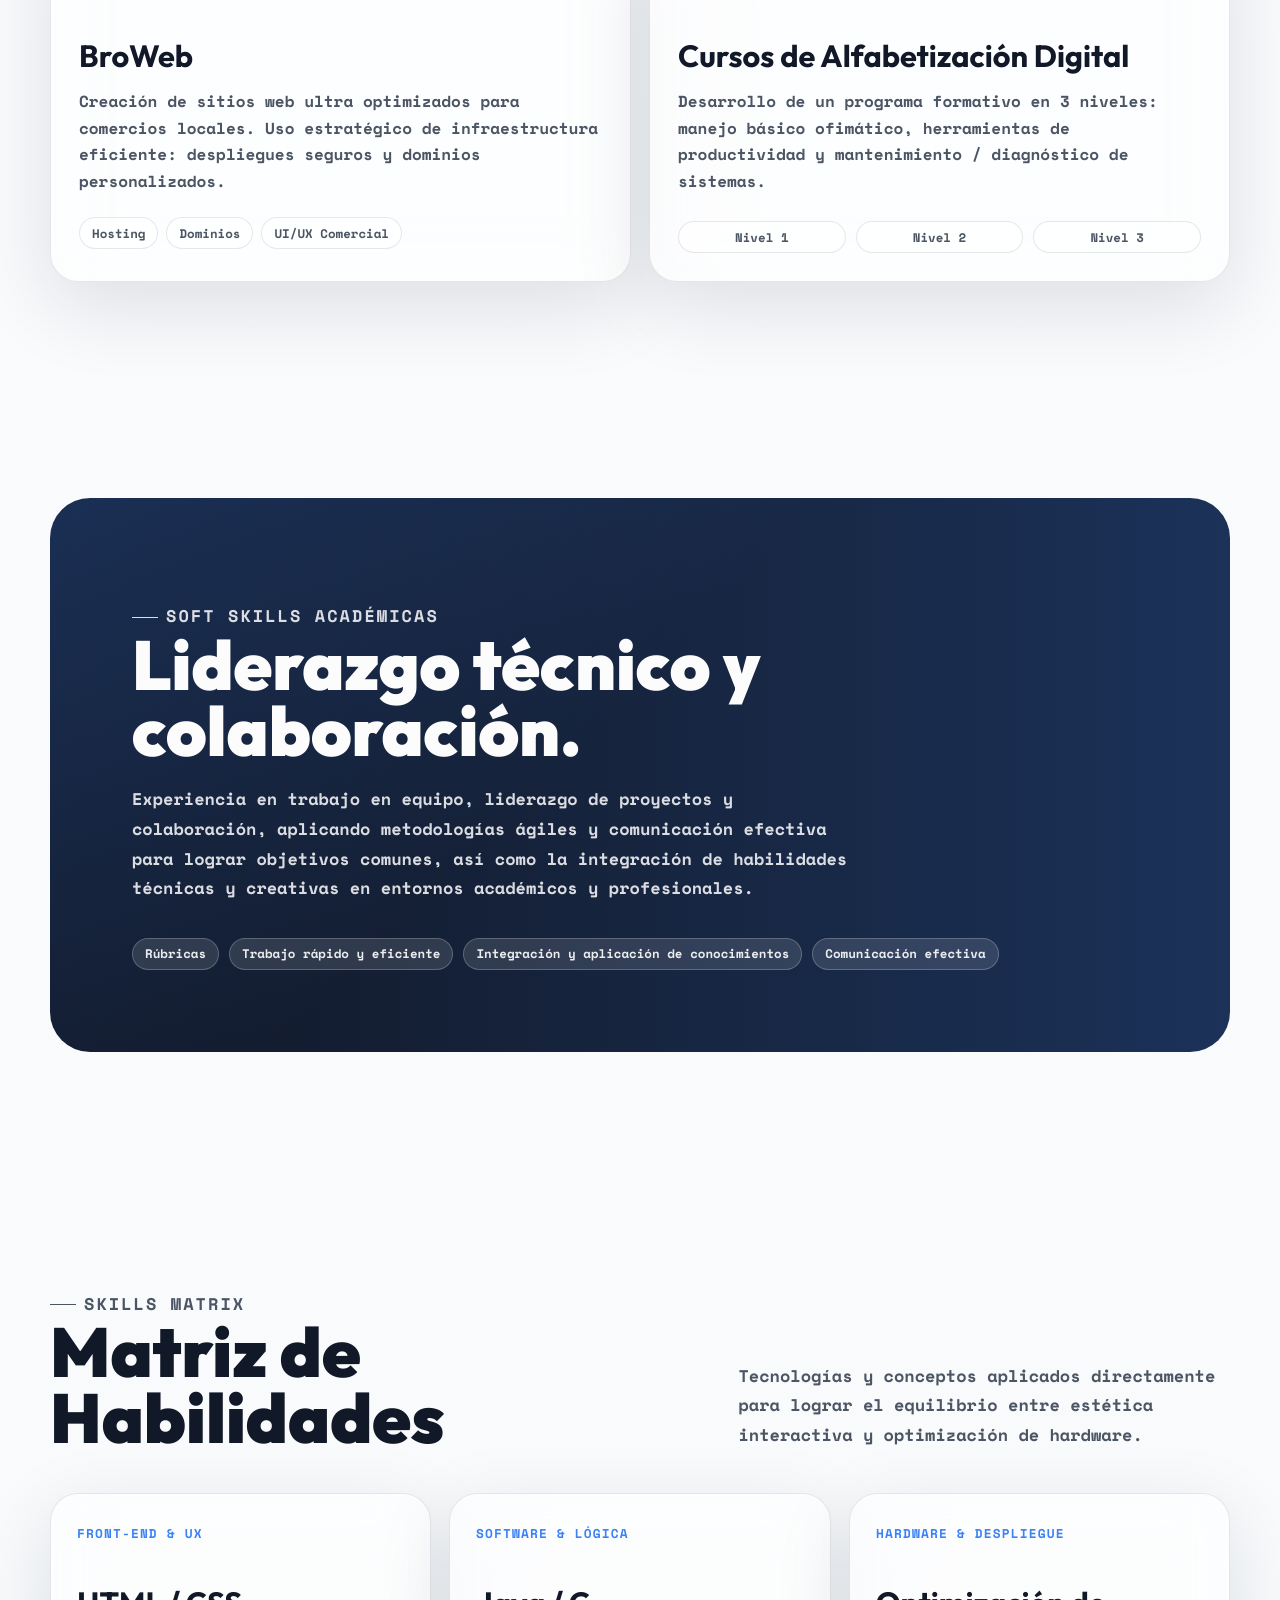
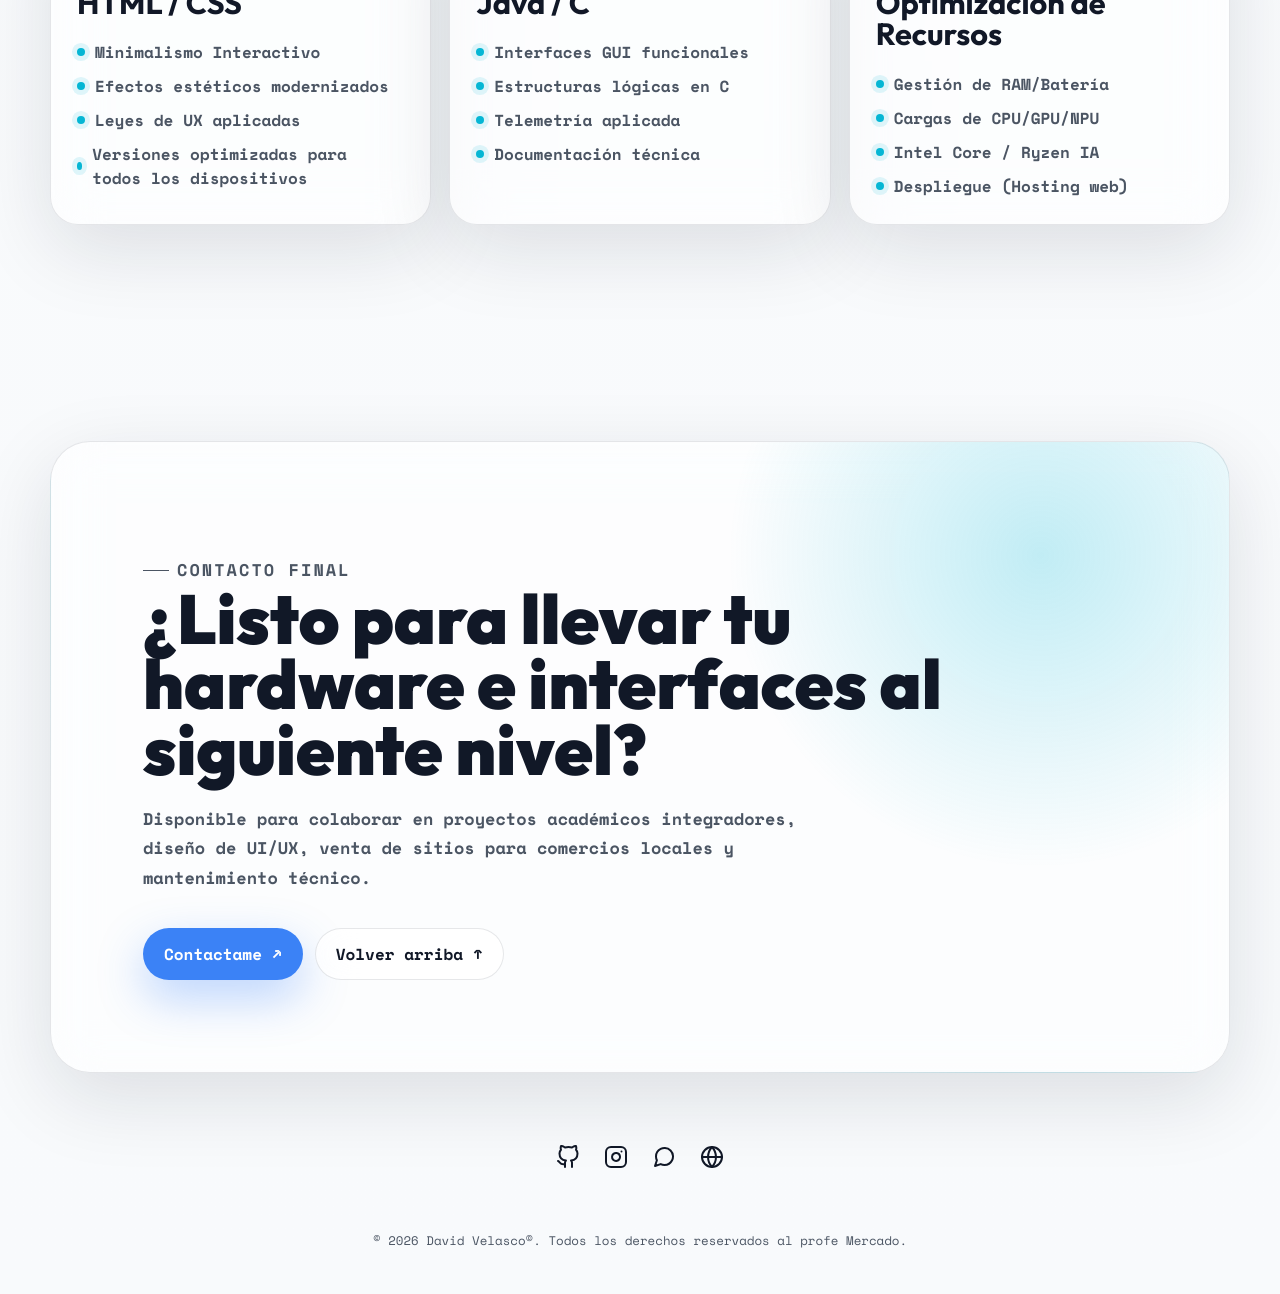
==== commit 639ea13b: "Update index.html" ====
--- a/index.html
+++ b/index.html
@@ -839,7 +839,7 @@
         </svg>
       </a>
 
-      <a href="somoselbro.com" target="_blank" aria-label="Sitio Web" rel="noopener noreferrer">
+      <a href="https://somoselbro.com/" target="_blank" aria-label="Sitio Web" rel="noopener noreferrer">
         <svg viewBox="0 0 24 24" width="24" height="24" stroke="currentColor" stroke-width="2" fill="none" stroke-linecap="round" stroke-linejoin="round">
           <circle cx="12" cy="12" r="10"></circle>
           <line x1="2" y1="12" x2="22" y2="12"></line>
